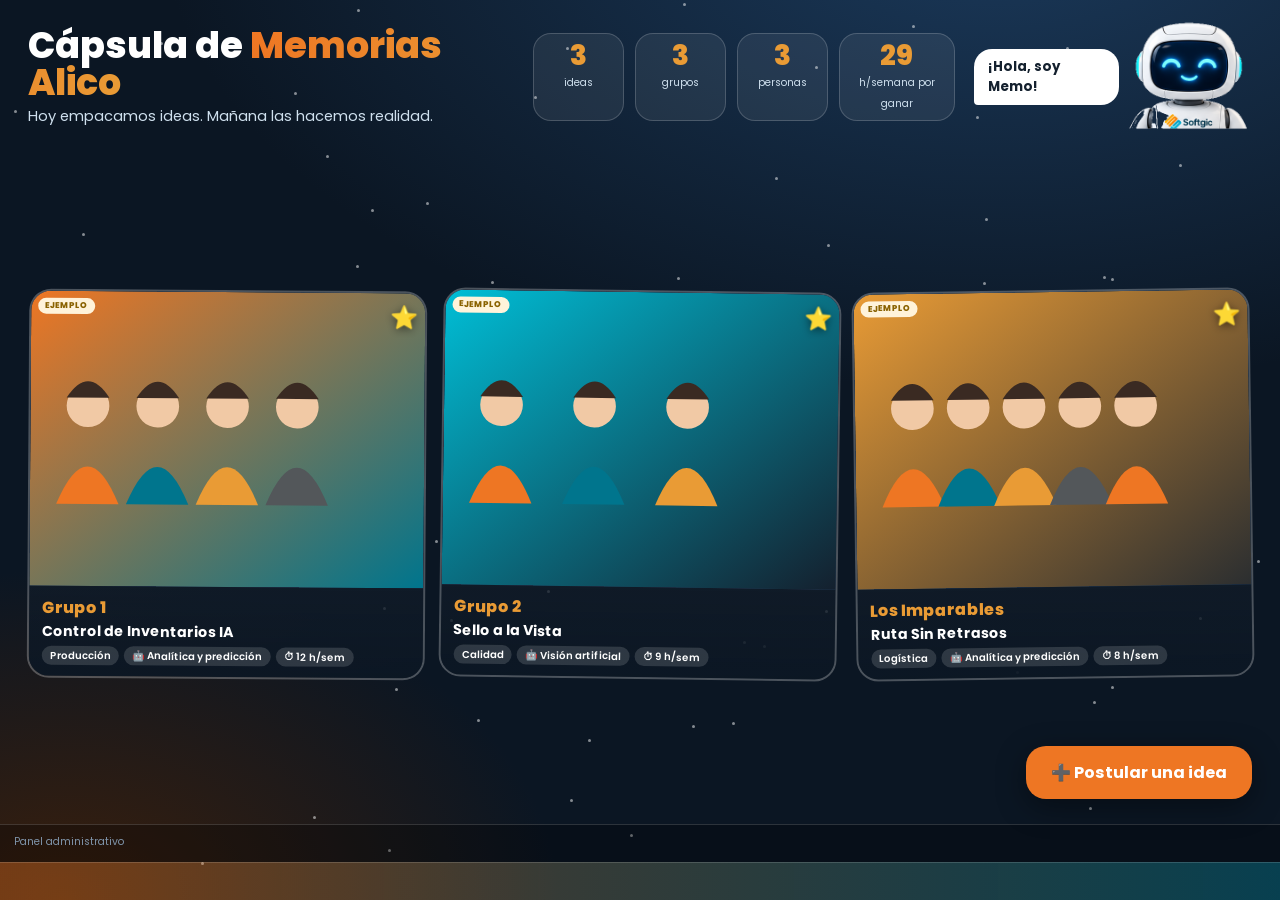
==== index.html @ 61449105 "Última versión del portal (alico-memorias) para el taller GEN IA Alico Co-Authored-By: Claude Opus 5" ====
<!doctype html>
<html lang="es">
<head>
<meta charset="utf-8">
<meta name="viewport" content="width=device-width,initial-scale=1">
<title>Cápsula de Memorias · Alico</title>
<link href="https://fonts.googleapis.com/css2?family=Poppins:wght@400;500;600;700;800&display=swap" rel="stylesheet">
<link rel="stylesheet" href="shared/al.css">
<style>
:root{--navy:#0b1623;--navy2:#13243a;--glow:#4be3ff}
html{font-size:clamp(14px,1.05vw,24px)}
body{background:radial-gradient(1400px 800px at 78% -10%,#1b3a5c 0%,transparent 60%),radial-gradient(900px 600px at 5% 100%,#3a1f0c 0%,transparent 55%),var(--navy);color:#fff;overflow:hidden;height:100vh}
#sky{position:fixed;inset:0;z-index:0;pointer-events:none;overflow:hidden}
.star{position:absolute;width:3px;height:3px;border-radius:50%;background:#fff;opacity:.5;animation:tw 4s ease-in-out infinite}
@keyframes tw{50%{opacity:.05;transform:scale(.6)}}
.bub{position:absolute;bottom:-6rem;max-width:20rem;padding:.7rem 1.1rem;border-radius:99px;font-weight:600;font-size:1rem;background:rgba(255,255,255,.1);border:1.5px solid rgba(255,255,255,.28);backdrop-filter:blur(2px);animation:rise linear forwards;white-space:normal;text-align:center}
.bub.o{background:rgba(238,118,35,.22);border-color:#EE7623}.bub.c{background:rgba(0,190,214,.2);border-color:#00BED6}
@keyframes rise{0%{transform:translateY(0) scale(.8);opacity:0}10%{opacity:1;transform:translateY(-8vh) scale(1)}85%{opacity:1}100%{transform:translateY(-112vh) scale(1.05);opacity:0}}
.app{position:relative;z-index:2;height:100vh;display:grid;grid-template-rows:auto 1fr auto auto}
header.top{display:flex;align-items:center;gap:1.4rem;padding:1rem 2rem .4rem}
h1.t{font-size:2.6rem;line-height:1.02;font-weight:800;margin:0}
h1.t span{background:linear-gradient(90deg,#EE7623,#E99B35);-webkit-background-clip:text;color:transparent}
.sub{color:#cfe0ee;font-size:1.05rem;margin-top:.3rem}
.cnts{display:flex;gap:.8rem;margin-left:auto}
.cn{background:rgba(255,255,255,.07);border:1.5px solid rgba(255,255,255,.18);border-radius:18px;padding:.5rem 1rem;text-align:center;min-width:6.5rem}
.cn b{display:block;font-size:2rem;font-weight:800;color:#E99B35;line-height:1.1}.cn small{font-size:.72rem;color:#cfe0ee}
.memowrap{display:flex;align-items:center;gap:.3rem}
.say{background:#fff;color:#14202e;border-radius:18px 18px 18px 4px;padding:.6rem 1rem;font-weight:700;font-size:.95rem;max-width:15rem;position:relative}
.memo{animation:float 3s ease-in-out infinite}.memo.talk{animation:float 1.2s ease-in-out infinite}
@keyframes float{50%{transform:translateY(-8px)}}@keyframes mth{to{d:path("M84 98 q16 4 32 0")}}
.wallbox{padding:.4rem 2rem;min-height:0;display:flex;align-items:center}
.wall{width:100%;display:grid;grid-template-columns:repeat(4,1fr);grid-auto-rows:1fr;gap:1.1rem;max-height:100%}
.gc{background:rgba(255,255,255,.08);border:2px solid rgba(255,255,255,.2);border-radius:22px;overflow:hidden;position:relative;cursor:pointer;animation:pop .7s cubic-bezier(.2,1.4,.4,1);transition:transform .25s,border-color .25s;display:flex;flex-direction:column;min-height:0}
.gc:hover{transform:translateY(-6px) rotate(-.6deg);border-color:#EE7623}
.gc .ph{position:relative;flex:1;min-height:0;background:#1d3550}.gc .ph img{width:100%;height:100%;object-fit:cover;display:block}
.gc .st{position:absolute;top:.5rem;right:.5rem;font-size:1.6rem;filter:drop-shadow(0 2px 4px rgba(0,0,0,.5));animation:spin 6s linear infinite}
@keyframes spin{50%{transform:scale(1.2) rotate(18deg)}}
.gc .in{padding:.6rem .9rem .8rem;background:linear-gradient(0deg,rgba(11,22,35,.95),rgba(11,22,35,.75))}
.gc h3{font-size:1.15rem;font-weight:800;margin:0;color:#E99B35}.gc p{margin:.1rem 0 .3rem;font-weight:700;font-size:1.02rem}.gc .tg{display:flex;gap:.35rem;flex-wrap:wrap}.gc .tg span{background:rgba(255,255,255,.14);border-radius:99px;padding:.1rem .6rem;font-size:.72rem;font-weight:600}
.gc .ej{position:absolute;left:.5rem;top:.5rem;background:#fff3da;color:#8a6200;font-size:.6rem;font-weight:800;border-radius:99px;padding:.1rem .5rem}
@keyframes pop{0%{transform:scale(.3) rotate(-8deg);opacity:0}100%{transform:none;opacity:1}}
.empty{margin:auto;text-align:center;color:#cfe0ee;font-size:1.4rem}
.ticker{overflow:hidden;white-space:nowrap;border-top:1.5px solid rgba(255,255,255,.15);background:rgba(0,0,0,.28);padding:.5rem 0;font-weight:700}
.ticker.b{background:linear-gradient(90deg,rgba(238,118,35,.35),rgba(0,190,214,.25))}
.tk{display:inline-block;animation:mq 70s linear infinite;padding-left:100%}.ticker.b .tk{animation-duration:55s;animation-direction:reverse}
@keyframes mq{to{transform:translateX(-100%)}}
.tk span{margin:0 2.2rem;font-size:1.1rem}.tk b{color:#E99B35}
.fab{position:fixed;right:2rem;bottom:7.2rem;z-index:20;font-size:1.4rem;padding:1.1rem 2rem;border-radius:99px;box-shadow:0 0 0 0 rgba(238,118,35,.6),0 8px 30px rgba(0,0,0,.4);animation:pulse 2.2s infinite}
@keyframes pulse{70%{box-shadow:0 0 0 22px rgba(238,118,35,0),0 8px 30px rgba(0,0,0,.4)}}
.adm{position:fixed;left:1rem;bottom:3.6rem;z-index:20;color:#7e93a8;font-size:.75rem;text-decoration:none}
/* flujo */
#flow{position:fixed;inset:0;z-index:50;background:radial-gradient(1200px 700px at 80% 0,#1b3a5c,transparent 60%),var(--navy);display:none;grid-template-rows:auto 1fr;padding:1.4rem 2.4rem}
#flow.on{display:grid}
.steps{display:flex;gap:.5rem;align-items:center;margin-bottom:1rem}.steps i{flex:1;height:.5rem;border-radius:9px;background:rgba(255,255,255,.15)}.steps i.on{background:#EE7623}.steps i.now{background:#00BED6;box-shadow:0 0 12px #00BED6}
.fx{display:grid;grid-template-columns:minmax(18rem,.8fr) minmax(0,1.5fr);gap:2rem;align-items:center;min-height:0}
.left{text-align:center}.left .bubble{background:#fff;color:#14202e;border-radius:26px;padding:1.2rem 1.6rem;font-size:1.5rem;font-weight:700;line-height:1.35;margin-bottom:1rem;position:relative}
.left .bubble:after{content:"";position:absolute;left:50%;bottom:-14px;border:14px solid transparent;border-top-color:#fff;border-bottom:0;transform:translateX(-50%)}
.panel{background:rgba(255,255,255,.07);border:2px solid rgba(255,255,255,.18);border-radius:28px;padding:1.6rem 2rem;max-height:calc(100vh - 7rem);overflow:auto}
.panel h2{font-size:1.7rem;font-weight:800;margin:0 0 .3rem}
.panel .field label{color:#cfe0ee}.panel input,.panel select,.panel textarea{background:#fff;color:#14202e}
.tx{width:100%;min-height:9rem;font-size:1.25rem;border-radius:18px;border:3px solid #4be3ff55;padding:1rem 1.2rem;line-height:1.45}
.tx.live{border-color:#ff5a5a}
.micr{display:flex;gap:1rem;align-items:center;margin:.8rem 0}
.mic{width:5.2rem;height:5.2rem;border-radius:50%;background:#EE7623;font-size:2.2rem;border:0;box-shadow:0 6px 0 #B15E14}.mic.on{background:#e03a3a;box-shadow:0 0 0 0 #e03a3a;animation:rec 1.2s infinite}
@keyframes rec{70%{box-shadow:0 0 0 24px rgba(224,58,58,0)}}
.timer{flex:1;height:.7rem;background:rgba(255,255,255,.15);border-radius:99px;overflow:hidden}.timer i{display:block;height:100%;width:0;background:linear-gradient(90deg,#2BD67B,#E99B35)}
.ejs{display:flex;gap:.5rem;flex-wrap:wrap;margin:.4rem 0}.ejs button{background:rgba(255,255,255,.1);border:1.5px solid rgba(255,255,255,.25);border-radius:99px;padding:.4rem .9rem;font-size:.9rem;font-weight:600;color:#fff}.ejs button:hover{border-color:#EE7623}
.hint{color:#cfe0ee;font-size:1rem;margin-bottom:.4rem}
.nav{display:flex;gap:.8rem;justify-content:space-between;margin-top:1rem}
.big{font-size:1.2rem;padding:.9rem 1.8rem}
.chk{display:flex;gap:.7rem;align-items:flex-start;margin:.6rem 0;font-size:1rem}.chk input{width:1.5rem;height:1.5rem;margin-top:.1rem}
.gp{display:flex;gap:.5rem;flex-wrap:wrap}.gp button{padding:.6rem 1.1rem;border-radius:14px;background:rgba(255,255,255,.1);border:2px solid rgba(255,255,255,.25);font-weight:700;color:#fff}.gp button.on{background:#EE7623;border-color:#EE7623}
.cols{display:grid;grid-template-columns:1fr 1fr;gap:.8rem}
.vid{position:relative;border-radius:22px;overflow:hidden;background:#000;aspect-ratio:4/3;max-height:58vh;margin:0 auto}.vid video,.vid img,.vid canvas{width:100%;height:100%;object-fit:cover;display:block}
.cd{position:absolute;inset:0;display:grid;place-items:center;font-size:9rem;font-weight:800;color:#fff;text-shadow:0 0 30px #000;pointer-events:none}
.frame{position:absolute;inset:6%;border:4px dashed rgba(255,255,255,.6);border-radius:20px;pointer-events:none}
.acta{background:#fff;color:#14202e;border-radius:20px;padding:1.4rem 1.8rem}.acta h3{margin:0;font-weight:800;font-size:1.5rem}.acta .ln{display:flex;justify-content:space-between;border-bottom:1.5px solid #e6e1d8;padding:.5rem 0;font-size:1.05rem}.acta .ln span{color:#6b7480}
#sig{background:#fffdf7;border:2px dashed #b9b0a0;border-radius:14px;width:100%;height:9rem;touch-action:none;cursor:crosshair}
.ch2{display:flex;gap:.5rem;flex-wrap:wrap}.ch2 .c{background:rgba(255,255,255,.12);border-radius:99px;padding:.3rem .9rem;font-size:.9rem;font-weight:600}
.story{background:#fff;color:#14202e;border-radius:20px;padding:1.1rem 1.4rem;font-size:1.15rem;line-height:1.5;border-left:8px solid #EE7623}
#conf{position:fixed;inset:0;z-index:70;pointer-events:none}
.spot{position:fixed;inset:0;z-index:60;background:rgba(5,10,18,.86);display:none;place-items:center}.spot.on{display:grid}
.spot .box{text-align:center;animation:pop .8s}.spot img.f{width:min(46vw,46rem);border-radius:28px;border:6px solid #E99B35;box-shadow:0 0 60px #EE7623aa}
.spot h2{font-size:3rem;font-weight:800;margin:.8rem 0 .2rem;color:#E99B35}.spot p{font-size:1.6rem;margin:0 auto;max-width:48rem}
.gen{text-align:center;padding:2rem}.gen .pk{animation:float 1.6s infinite}
.mdet{display:grid;grid-template-columns:auto 1fr;gap:1.6rem;align-items:start;color:#14202e}
.mdet h3{margin:.8rem 0 .2rem;font-size:1rem;font-weight:800;color:#B15E14}.mdet ul{margin:.2rem 0 0 1.1rem;padding:0}
</style>
</head>
<body>
<div id="sky"></div>
<div class="app">
  <header class="top">
    <div><h1 class="t">Cápsula de <span>Memorias Alico</span></h1><div class="sub">Hoy empacamos ideas. Mañana las hacemos realidad.</div></div>
    <div class="cnts" id="cnts"></div>
    <div class="memowrap"><div class="say" id="say">¡Hola, soy Memo!</div><div id="memoTop"></div></div>
  </header>
  <div class="wallbox"><div class="wall" id="wall"></div></div>
  <div class="ticker"><div class="tk" id="tk1"></div></div>
  <div class="ticker b"><div class="tk" id="tk2"></div></div>
</div>
<button class="btn lg fab" id="go">➕ Postular una idea</button>
<a class="adm" href="admin.html">Panel administrativo</a>

<div id="flow"></div>
<div class="spot" id="spot"></div>
<canvas id="conf"></canvas>

<script src="shared/al.js"></script>
<script src="shared/mem.js"></script>
<script>
(() => {
'use strict';
const $ = AL.$, esc = AL.esc, $$ = s => [...document.querySelectorAll(s)];
const H = id => $('#' + id);

/* ============================ cielo y burbujas ============================ */
const sky = H('sky');
for (let i = 0; i < 70; i++) { const s = document.createElement('i'); s.className = 'star'; s.style.cssText = `left:${Math.random() * 100}%;top:${Math.random() * 100}%;animation-delay:${Math.random() * 4}s`; sky.appendChild(s); }
const GEN = ['¿Y si el sello se avisara solo?', '¿Y si el inventario se contara solo?', 'Una idea pequeña puede ahorrar mil horas', '¿Qué te quita el sueño en tu área?', 'Cada idea es una funda llena de futuro', '¿Qué haría tu equipo con 5 horas más a la semana?', 'Las mejores ideas nacen en el piso de planta', 'Empaca tu idea, nosotros la llevamos lejos'];
function bubble(t, cls) { const b = document.createElement('div'); b.className = 'bub ' + (cls || ''); b.textContent = t; const dur = 14 + Math.random() * 8; b.style.cssText += `left:${4 + Math.random() * 80}%;animation-duration:${dur}s`; sky.appendChild(b); setTimeout(() => b.remove(), dur * 1000); }
function bubbles() { const txt = []; MEM.list().forEach(r => { const h = r.h || {}; if (h.eslogan) txt.push(['💡 ' + h.eslogan, 'o']); if (h.impacto) txt.push(['⭐ ' + h.impacto, 'c']); (r.aplausos || []).forEach(a => txt.push(['👏 ' + a.frase, 'c'])); }); GEN.forEach(g => txt.push([g, ''])); const [t, c] = txt[Math.floor(Math.random() * txt.length)]; bubble(t, c); }
setInterval(bubbles, 2600); setTimeout(bubbles, 300);

/* ============================ muro ============================ */
let page = 0, seen = new Set(MEM.list().map(r => r.id));
const PER = 8;
function renderTop() {
  const l = MEM.list(), g = new Set(l.map(r => r.grupo)).size, p = new Set(l.map(r => r.participante).filter(Boolean)).size, hs = l.reduce((s, r) => s + (+((r.h || {}).horas_semana) || 0), 0);
  H('cnts').innerHTML = [[l.length, 'ideas'], [g, 'grupos'], [p, 'personas'], [hs, 'h/semana por ganar']].map(([n, t]) => `<div class="cn"><b>${n}</b><small>${t}</small></div>`).join('');
  const tk = [];
  l.forEach(r => { const h = r.h || {}; tk.push(`<span>⭐ <b>${esc(r.grupo)}</b> · ${esc(h.nombre_idea || '')} — ${esc(h.eslogan || h.impacto || '')}</span>`); (r.aplausos || []).forEach(a => tk.push(`<span>👏 <b>${esc(a.de || 'Alguien')}</b>: «${esc(a.frase)}»</span>`)); });
  const t1 = tk.join('') || '<span>Sé el primero en postular una idea 💡</span>';
  H('tk1').innerHTML = t1 + t1;
  const t2 = [`<span>🚀 <b>${l.length}</b> ideas ya empacadas hoy</span>`, `<span>⏱ <b>${hs}</b> horas por semana que podemos recuperar</span>`, ...l.filter(r => (r.h || {}).tipo_ia).slice(0, 8).map(r => `<span>🤖 ${esc(r.h.tipo_ia)} · ${esc(r.area || '')}</span>`), '<span>💡 ¿Y si tu idea es la siguiente?</span>', '<span>🎉 Empacando ideas, construyendo un mejor mañana</span>'].join('');
  H('tk2').innerHTML = t2 + t2;
}
function renderWall() {
  const l = MEM.list(), pages = Math.max(1, Math.ceil(l.length / PER)); if (page >= pages) page = 0;
  const sl = l.slice(page * PER, page * PER + PER), w = H('wall');
  if (!l.length) { w.innerHTML = '<div class="empty">✨ El muro está vacío. ¡Postula la primera idea!</div>'; return; }
  const cols = sl.length <= 3 ? sl.length : sl.length <= 6 ? 3 : 4; w.style.gridTemplateColumns = `repeat(${Math.max(cols, 2)},1fr)`;
  w.innerHTML = sl.map(r => { const h = r.h || {}; return `<div class="gc" data-id="${r.id}" style="transform:rotate(${(r.id.charCodeAt(r.id.length - 1) % 5 - 2) * .4}deg)"><div class="ph">${r.foto ? `<img src="${r.foto}" alt="">` : `<div style="height:100%;display:grid;place-items:center;font-size:4rem">💡</div>`}<span class="st">⭐</span>${r.ejemplo ? '<span class="ej">EJEMPLO</span>' : ''}</div><div class="in"><h3>${esc(r.grupo)}</h3><p>${esc(h.nombre_idea || '')}</p><div class="tg"><span>${esc(r.area || '')}</span>${h.tipo_ia ? `<span>🤖 ${esc(h.tipo_ia)}</span>` : ''}${h.horas_semana ? `<span>⏱ ${h.horas_semana} h/sem</span>` : ''}</div></div></div>`; }).join('');
  sl.filter(r => !r.foto && !r.ejemplo).forEach(r => MEM.fetchFoto(r).then(f => f && renderWall()));
}
H('wall').onclick = e => { const c = e.target.closest('.gc'); if (c) detalle(c.dataset.id); };
function detalle(id) {
  const r = MEM.get(id); if (!r) return; const h = r.h || {};
  AL.modal(`<div class="mdet"><div>${MEM.funda(r, 250)}</div><div><h2 style="margin:0">${esc(h.nombre_idea)}</h2><div class="muted">${esc(r.grupo)} · ${esc(r.participante || '')} · ${esc(r.area || '')}</div><div class="story" style="margin:.8rem 0">${esc(h.historia_usuario || '')}</div><h3>Impacto</h3><p>${esc(h.impacto || '')}</p><h3>Primer paso</h3><p>${esc(h.primer_paso || '')} · ${esc(h.fecha_objetivo || '')}</p>${r.foto ? `<img src="${r.foto}" style="width:11rem;border-radius:12px;margin-top:.6rem">` : ''}<div style="text-align:right;margin-top:.6rem"><button class="btn gr" onclick="AL.closeModal()">Cerrar</button></div></div></div>`);
}
setInterval(() => { const pages = Math.ceil(MEM.list().length / PER); if (pages > 1 && !H('flow').classList.contains('on')) { page = (page + 1) % pages; renderWall(); } }, 14000);
function refresh() { renderTop(); renderWall(); }
H('memoTop').innerHTML = MEM.memo({ size: 120, pose: 'cordialidad' });
const SAYS = ['¡Hola, soy Memo! 👋', 'Cuéntame tu idea: yo la empaco 🎁', 'Cada grupo cuenta, ¡súmate!', '¿Qué problema te quita el sueño?', 'Te escucho, entrevisto y celebro 🎉'];
let si = 0; setInterval(() => { H('say').textContent = SAYS[++si % SAYS.length]; }, 6000);

/* nuevas ideas desde otros equipos / nube */
async function poll() { const before = new Set(MEM.list().map(r => r.id)); if (await MEM.pull()) { const nuevas = MEM.list().filter(r => !before.has(r.id)); refresh(); if (nuevas[0] && !H('flow').classList.contains('on')) spotlight(nuevas[0]); } }
setInterval(poll, 10000); poll();

function spotlight(r) {
  const h = r.h || {}; const s = H('spot'); s.innerHTML = `<div class="box">${r.foto ? `<img class="f" src="${r.foto}">` : ''}<h2>🎉 ${esc(r.grupo)}</h2><p><b>${esc(h.nombre_idea || '')}</b><br>${esc(h.eslogan || '')}</p></div>`; s.classList.add('on'); confetti(); setTimeout(() => s.classList.remove('on'), 7000);
}
H('spot').onclick = () => H('spot').classList.remove('on');

/* ============================ confeti ============================ */
function confetti() {
  const c = H('conf'), x = c.getContext('2d'); c.width = innerWidth; c.height = innerHeight; const P = [], cols = ['#EE7623', '#E99B35', '#00BED6', '#fff', '#2BD67B', '#ff6b9d'];
  for (let i = 0; i < 170; i++) P.push({ x: Math.random() * c.width, y: -20 - Math.random() * c.height * .5, vx: (Math.random() - .5) * 5, vy: 2 + Math.random() * 5, s: 6 + Math.random() * 8, r: Math.random() * 6, vr: (Math.random() - .5) * .3, c: cols[i % cols.length] });
  let f = 0; (function a() { x.clearRect(0, 0, c.width, c.height); P.forEach(p => { p.x += p.vx; p.y += p.vy; p.r += p.vr; x.save(); x.translate(p.x, p.y); x.rotate(p.r); x.fillStyle = p.c; x.fillRect(-p.s / 2, -p.s / 4, p.s, p.s / 2); x.restore(); }); if (++f < 230) requestAnimationFrame(a); else x.clearRect(0, 0, c.width, c.height); })();
}

/* ============================ voz ============================ */
function speak(t, cb) {
  H('flow').querySelectorAll('.memo').forEach(m => m.classList.add('talk'));
  const done = () => { H('flow').querySelectorAll('.memo').forEach(m => m.classList.remove('talk')); cb && cb(); };
  if (!AL.cfg.voz || !('speechSynthesis' in window)) return setTimeout(done, 400);
  try { speechSynthesis.cancel(); const u = new SpeechSynthesisUtterance(t), v = AL.mejorVoz(); u.lang = v ? v.lang : 'es-CO'; if (v) u.voice = v; u.rate = v && /natural|neural|online/i.test(v.name) ? 1.02 : .97; u.onend = done; u.onerror = done; speechSynthesis.speak(u); } catch (e) { done(); }
}

/* ============================ flujo de la entrevista ============================ */
const Q = [
  { q: 'Cuéntame, ¿qué problema le quita el sueño a tu equipo?', hint: 'Algo que se repite, les quita tiempo o genera errores. Habla como si me lo contaras a mí.', ej: ['Perdemos mucho tiempo buscando información', 'Los reportes se hacen a mano en Excel', 'Detectamos los defectos muy tarde'], fu: '¿Me das un ejemplo concreto de la última vez que pasó?' },
  { q: '¿Quién lo vive y con qué frecuencia? Cuéntame cuánto tiempo les quita a la semana.', hint: 'Cuántas personas, cada cuánto y cuántas horas aproximadas.', ej: ['Los 6 operarios del turno, todos los días, unas 2 horas', 'Calidad, cada vez que llega un lote'], fu: '¿Cuántas personas, cada cuánto y cuánto tiempo aproximado?' },
  { q: 'Si se resolviera mañana, ¿cómo cambiaría su día?', hint: 'Qué harían con ese tiempo, qué errores desaparecerían o qué se sentiría distinto.', ej: ['Podríamos dedicarnos a mejorar el proceso', 'Cero reclamos por ese motivo'], fu: '¿Qué harían con ese tiempo o qué errores desaparecerían?' },
  { q: '¿Con qué datos, sistemas o personas contamos para lograrlo? ¿Quién te ayudaría?', hint: 'Dónde vive hoy la información y quién podría apoyarte.', ej: ['Los datos están en Epicor y en Excel', 'Mi jefe de planta y el área de TI'], fu: '¿Dónde vive hoy la información y quién podría apoyarte?' },
  { q: '¿Cuál sería el primer paso y para cuándo lo harías?', hint: 'Algo pequeño, concreto y con fecha.', ej: ['Probarlo en una sola línea durante un mes', 'Reunir los datos esta semana'], fu: '¿Qué harías primero y para qué fecha?' }
];
const R = { id: '', grupo: '', participante: '', rol: '', area: 'Producción', consent: '', fotoOk: true, respuestas: ['', '', '', '', ''], h: null, foto: null, padrino: '', firma: '' };
let step = 0, nfu = {};
const TOTAL = 10; // intro,q1-5,gen,rev,foto,acta  (+ final)
function openFlow() { Object.assign(R, { id: 'm' + AL.uid(), grupo: '', participante: '', rol: '', area: 'Producción', consent: '', fotoOk: true, respuestas: ['', '', '', '', ''], h: null, foto: null, padrino: '', firma: '' }); nfu = {}; step = 0; H('flow').classList.add('on'); draw(); }
function closeFlow() { AL.stopListen(); stopCam(); try { speechSynthesis.cancel(); } catch (e) {} H('flow').classList.remove('on'); refresh(); }
H('go').onclick = openFlow; document.addEventListener('keydown', e => { if ((e.key === 'n' || e.key === 'N') && !/INPUT|TEXTAREA|SELECT/.test(document.activeElement.tagName) && !H('flow').classList.contains('on')) openFlow(); if (e.key === 'Escape' && H('flow').classList.contains('on') && step < 9) closeFlow(); });
const stepper = () => `<div class="steps">${Array.from({ length: TOTAL }, (_, i) => `<i class="${i < step ? 'on' : i === step ? 'now' : ''}"></i>`).join('')}<button class="btn gr sm" id="x" style="margin-left:1rem">✕ Salir</button></div>`;
function layout(bubbleTxt, inner, talk) { H('flow').innerHTML = stepper() + `<div class="fx"><div class="left"><div class="bubble" id="bub">${esc(bubbleTxt)}</div>${MEM.memo({ size: 300, talk, pose: POSE })}</div><div class="panel" id="pan">${inner}</div></div>`; H('x').onclick = () => { if (confirm('¿Salir? Se pierde lo que llevas de esta idea.')) closeFlow(); }; }
let tim = null;
let POSE = 'saludo';
const POSES = ['saludo', 'atencion', 'atencion', 'atencion', 'atencion', 'atencion', 'analisis', 'aprobacion', 'senalar', 'presentacion'];
function draw() { POSE = POSES[step] || 'saludo'; clearInterval(tim); AL.stopListen(); stopCam(); [dIntro, dQ, dQ, dQ, dQ, dQ, dGen, dRev, dFoto, dActa][step](); }
const next = () => { step++; draw(); };

/* --- 0 · intro y consentimiento --- */
function dIntro() {
  const gs = ['Grupo 1', 'Grupo 2', 'Grupo 3', 'Grupo 4', 'Grupo 5', 'Grupo 6', 'Grupo 7', 'Grupo 8'];
  layout('¡Hola! Soy Memo. Voy a hacerte 5 preguntas cortas y, con tus respuestas, empacar tu idea. Primero, presentémonos.', `<h2>Empecemos 👋</h2>
  <div class="field"><label>¿Qué grupo son?</label><div class="gp" id="gp">${gs.map(g => `<button data-g="${g}" class="${R.grupo === g ? 'on' : ''}">${g}</button>`).join('')}</div></div>
  <div class="cols"><div class="field"><label>¿Quieren darle un nombre al grupo? (opcional)</label><input id="gn" placeholder="Ej.: Los Imparables" value="${esc(R.nombre || '')}"></div><div class="field"><label>Tu nombre</label><input id="pn" placeholder="Ej.: Marta" value="${esc(R.participante)}"></div></div>
  <div class="cols"><div class="field"><label>Tu cargo o rol</label><input id="pr" placeholder="Ej.: Líder de turno" value="${esc(R.rol)}"></div><div class="field"><label>Tu área</label><select id="pa">${MEM.AREAS.map(a => `<option ${a === R.area ? 'selected' : ''}>${a}</option>`).join('')}</select></div></div>
  <label class="chk"><input type="checkbox" id="c1"><span><b>¿Autorizas?</b> Autorizo el tratamiento de mis datos y el uso de mis frases en este espacio, conforme a la Ley 1581 de 2012 (Habeas Data).</span></label>
  <label class="chk"><input type="checkbox" id="c2" checked><span>Autorizo el uso de mi <b>imagen</b> y mi voz en el muro y la memoria. <i>Si no, aparecerá sin foto.</i></span></label>
  <div class="nav"><span></span><button class="btn lg big" id="nx">Empezar ➤</button></div>`);
  $$('#gp button').forEach(b => b.onclick = () => { R.grupo = b.dataset.g; $$('#gp button').forEach(x => x.classList.toggle('on', x === b)); });
  H('nx').onclick = () => {
    R.nombre = H('gn').value.trim(); R.participante = H('pn').value.trim(); R.rol = H('pr').value.trim(); R.area = H('pa').value;
    if (!R.grupo && !R.nombre) return AL.toast('Elige un grupo o ponle un nombre');
    if (!R.participante) return AL.toast('Cuéntame tu nombre');
    if (!H('c1').checked) return AL.toast('Necesito tu autorización para continuar');
    R.fotoOk = H('c2').checked; R.consent = new Date().toISOString(); R.grupoLabel = R.nombre ? (R.grupo ? R.grupo + ' · ' + R.nombre : R.nombre) : R.grupo;
    next();
  };
  speak('Hola, soy Memo. Voy a hacerte cinco preguntas cortas. Primero, dime qué grupo son y tu nombre.');
}
/* --- 1-5 · preguntas por voz o texto --- */
function dQ() {
  const i = step - 1, q = Q[i]; let t0 = 0;
  layout(q.q, `<div class="hint">Pregunta ${i + 1} de 5 · ${esc(q.hint)}</div>
  <textarea class="tx" id="tx" placeholder="Habla con el micrófono o escribe aquí…">${esc(R.respuestas[i])}</textarea>
  <div class="micr"><button class="mic" id="mic" title="Hablar">🎤</button><div style="flex:1"><div id="ms" style="font-weight:700;margin-bottom:.3rem">Toca el micrófono y cuéntame (unos 40 segundos)</div><div class="timer"><i id="tm"></i></div></div></div>
  <div class="ejs">${q.ej.map(e => `<button data-e="${esc(e)}">💬 ${esc(e)}</button>`).join('')}</div>
  <div class="nav"><button class="btn gr" id="bk">← Atrás</button><button class="btn lg big" id="nx">${i === 4 ? 'Empacar mi idea 🎁' : 'Siguiente ➤'}</button></div>`, true);
  const tx = H('tx'), mic = H('mic');
  const stopT = () => { clearInterval(tim); };
  const startMic = () => { if (AL.listening()) return; const base = tx.value ? tx.value.trim() + ' ' : ''; t0 = Date.now(); const ok = AL.listen({ continuous: true, onText: t => { tx.value = base + t; tx.classList.add('live'); }, onEnd: () => { if (!H('ms')) return; mic.classList.remove('on'); tx.classList.remove('live'); H('ms').textContent = 'Listo. Puedes corregir el texto o seguir hablando.'; stopT(); } }); if (ok) { mic.classList.add('on'); H('ms').textContent = '🔴 Te escucho… toca de nuevo cuando termines'; tim = setInterval(() => { if (!H('tm')) return clearInterval(tim); H('tm').style.width = Math.min(100, (Date.now() - t0) / 400) + '%'; }, 200); } };
  mic.onclick = () => AL.listening() ? AL.stopListen() : startMic();
  $$('.ejs button').forEach(b => b.onclick = () => { tx.value = (tx.value ? tx.value + ' ' : '') + b.dataset.e; });
  H('bk').onclick = () => { R.respuestas[i] = tx.value.trim(); step--; draw(); };
  H('nx').onclick = () => {
    AL.stopListen(); const v = tx.value.trim(); R.respuestas[i] = v;
    if (!v) { speak('Cuéntame algo, por favor. Puedes tocar el micrófono o elegir un ejemplo.'); return AL.toast('Cuéntame algo para poder seguir'); }
    if (v.split(/\s+/).length < 8 && !nfu[i]) { nfu[i] = 1; H('bub').textContent = q.fu; { const m = H('flow').querySelector('img.memo'); if (m) m.src = 'assets/robot/duda.png'; } speak(q.fu); H('ms').textContent = '💡 ' + q.fu; return; }
    next();
  };
  speak(q.q, () => { if (!tx.value) startMic(); });
}
/* --- 6 · generación de la historia --- */
async function dGen() {
  layout('Dame un momento… estoy empacando tu idea 🎁', `<div class="gen"><div class="pk">${MEM.funda({ h: { nombre_idea: '…', ingredientes: {} }, grupo: R.grupoLabel, ts: Date.now() }, 200)}</div><h2 style="margin-top:1rem">Memo está armando tu historia de usuario…</h2><p class="muted" style="color:#cfe0ee">Convierto tus respuestas en una historia de negocio lista para trabajar.</p></div>`, true);
  speak('Dame un momento, estoy empacando tu idea.');
  R.h = await historia(); step++; draw();
}
async function historia() {
  const hoy = new Date().toLocaleDateString('es-CO');
  if (AL.hasIA()) {
    const sys = `Eres Memo, analista de negocio de Softgic. Con las respuestas de un colaborador de Alico (empaques flexibles, Medellín) construye una historia de usuario para una iniciativa de IA/automatización. Devuelve SOLO JSON: {"nombre_idea":"≤5 palabras, atractivo","eslogan":"≤10 palabras","area":"una de ${MEM.AREAS.join('|')}","tipo_ia":"una de ${MEM.IA.join('|')}","historia_usuario":"Como [rol] quiero [capacidad] para [beneficio medible]","problema":"1-2 frases","afectados":"quiénes y cuántos","horas_semana":número estimado de horas por semana que hoy se pierden (0 si no hay base),"impacto":"1 frase del cambio esperado","criterios":["3 a 5 criterios de aceptación medibles"],"valor_estimado":"1-2 frases con supuestos explícitos (no inventes cifras que el usuario no dio)","prioridad":"Alta|Media|Baja","prioridad_razon":"1 frase","complejidad":"Baja|Media|Alta","riesgos":["2 riesgos"],"dependencias":["datos, sistemas o personas"],"primer_paso":"acción concreta","fecha_objetivo":"texto","ingredientes":{"problema":"≤4 palabras","ia":"≤4 palabras","beneficio":"≤4 palabras"},"frase_empaque":"≤8 palabras"}. Español, sin inventar hechos; si falta información, dilo en el campo correspondiente.`;
    const u = `Hoy: ${hoy}. Participante: ${R.participante}, ${R.rol || 'sin cargo'}, área ${R.area}. Grupo: ${R.grupoLabel}.\n` + Q.map((q, i) => `P${i + 1}: ${q.q}\nR${i + 1}: ${R.respuestas[i]}`).join('\n');
    try { const h = AL.parseJSON(await AL.claude(sys, u, { max: 1200, tag: 'memorias-historia' })); h.horas_semana = +h.horas_semana || 0; h.via = 'ia'; return h; } catch (e) { AL.toast('La IA no respondió: armé la historia con reglas'); }
  }
  return historiaBasica();
}
function historiaBasica() {
  const a = R.respuestas, cut = (s, n) => { s = (s || '').replace(/\s+/g, ' ').trim(); return s.length > n ? s.slice(0, n).replace(/\s\S*$/, '') + '…' : s; };
  const nombre = cut(a[0], 28).split(' ').slice(0, 4).join(' ');
  const hrs = (() => { const m = (a[1] || '').match(/(\d+[.,]?\d*)\s*(h|hora)/i); return m ? Math.round(+m[1].replace(',', '.')) : 0; })();
  return { nombre_idea: nombre || 'Mi idea', eslogan: 'Una idea para trabajar mejor', area: R.area, tipo_ia: 'Automatización de procesos', historia_usuario: `Como ${R.rol || 'colaborador'} quiero resolver «${cut(a[0], 90)}» para lograr «${cut(a[2], 90)}».`, problema: cut(a[0], 160), afectados: cut(a[1], 120), horas_semana: hrs, impacto: cut(a[2], 120), criterios: ['La solución se prueba con un grupo piloto', 'Se mide el tiempo antes y después', 'El equipo valida que resuelve el problema'], valor_estimado: 'Por definir con datos reales (modo básico, sin IA).', prioridad: 'Media', prioridad_razon: 'Pendiente de análisis', complejidad: 'Media', riesgos: ['Datos incompletos', 'Poca disponibilidad del equipo'], dependencias: [cut(a[3], 100)], primer_paso: cut(a[4], 100), fecha_objetivo: 'Por definir', ingredientes: { problema: cut(a[0], 24), ia: 'Por definir', beneficio: cut(a[2], 24) }, frase_empaque: 'Una idea empacada', via: 'reglas' };
}
/* --- 7 · revisión --- */
function dRev() {
  const h = R.h, r = Object.assign({}, R, { grupo: R.grupoLabel, ts: Date.now() });
  layout('¡Listo! Esta es tu idea empacada. Revisa que diga lo que quisiste decir.', `<div style="display:grid;grid-template-columns:auto 1fr;gap:1.6rem;align-items:start"><div id="fnd">${MEM.funda(r, 240)}</div><div>
  <div class="field"><label>Nombre de la idea</label><input id="rn" value="${esc(h.nombre_idea)}"></div>
  <div class="field"><label>Historia de usuario</label><textarea id="rh" style="min-height:6.5rem">${esc(h.historia_usuario)}</textarea></div>
  <div class="cols"><div class="field"><label>Área</label><select id="ra">${MEM.AREAS.map(a => `<option ${a === h.area ? 'selected' : ''}>${a}</option>`).join('')}</select></div><div class="field"><label>Tipo de solución</label><select id="rt">${MEM.IA.map(a => `<option ${a === h.tipo_ia ? 'selected' : ''}>${a}</option>`).join('')}</select></div></div>
  <div class="ch2"><span class="c">⏱ ${h.horas_semana || 0} h/semana</span><span class="c">🎯 Prioridad ${esc(h.prioridad)}</span><span class="c">🧩 Complejidad ${esc(h.complejidad)}</span></div></div></div>
  <div class="cols" style="margin-top:.8rem"><div><b>✅ Criterios de aceptación</b><ul>${(h.criterios || []).map(c => `<li>${esc(c)}</li>`).join('')}</ul></div><div><b>⚠️ Riesgos</b><ul>${(h.riesgos || []).map(c => `<li>${esc(c)}</li>`).join('')}</ul><b>🚀 Primer paso</b><p style="margin:.2rem 0">${esc(h.primer_paso || '')}</p></div></div>
  <div class="nav"><button class="btn gr" id="bk">← Corregir mis respuestas</button><button class="btn lg big" id="nx">${R.fotoOk ? 'Me gusta · foto 📸' : 'Me gusta · firmar ✍️'}</button></div>`);
  const sync = () => { h.nombre_idea = H('rn').value; h.historia_usuario = H('rh').value; h.area = H('ra').value; h.tipo_ia = H('rt').value; R.area = h.area; };
  H('bk').onclick = () => { step = 1; draw(); };
  H('nx').onclick = () => { sync(); step = R.fotoOk ? 8 : 9; draw(); };
  speak('Esta es tu idea empacada. Revisa que diga lo que quisiste decir.');
}
/* --- 8 · foto del grupo --- */
let stream = null;
function stopCam() { if (stream) { stream.getTracks().forEach(t => t.stop()); stream = null; } }
async function dFoto() {
  layout('¡Ahora la foto del grupo! Júntense, sonrían y cuando estén listos toquen el botón.', `<h2>📸 Foto del grupo</h2><div class="vid" id="vid"><video id="v" autoplay playsinline muted></video><div class="frame"></div><div class="cd" id="cd"></div></div>
  <div class="nav"><button class="btn gr" id="skip">Seguir sin foto</button><div style="display:flex;gap:.6rem"><label class="btn gr" style="cursor:pointer">📁 Subir foto<input type="file" accept="image/*" id="up" hidden></label><button class="btn lg big" id="snap">📸 Tomar foto (3, 2, 1)</button></div></div>`);
  speak('Júntense, sonrían, y cuando estén listos toquen el botón.');
  try { stream = await navigator.mediaDevices.getUserMedia({ video: { width: 1280, height: 720, facingMode: 'user' } }); H('v').srcObject = stream; } catch (e) { H('vid').innerHTML = '<div style="display:grid;place-items:center;height:100%;color:#fff;text-align:center;padding:1rem">No pude abrir la cámara.<br>Sube una foto o sigue sin ella.</div>'; }
  H('skip').onclick = () => { R.foto = null; step = 9; draw(); };
  H('up').onchange = async e => { const f = e.target.files[0]; if (f) { R.foto = await shrink(f); confirmFoto(); } };
  H('snap').onclick = async () => { if (!stream) return AL.toast('Sube una foto o sigue sin ella'); H('snap').disabled = true; for (let n = 3; n > 0; n--) { H('cd').textContent = n; await new Promise(r => setTimeout(r, 900)); } H('cd').textContent = '📸'; const v = H('v'), c = document.createElement('canvas'), w = 560, h = Math.round(w * v.videoHeight / v.videoWidth) || 420; c.width = w; c.height = h; c.getContext('2d').drawImage(v, 0, 0, w, h); R.foto = c.toDataURL('image/jpeg', .72); confirmFoto(); };
}
function shrink(f) { return new Promise(res => { const im = new Image(); im.onload = () => { const k = Math.min(1, 560 / im.width), c = document.createElement('canvas'); c.width = im.width * k; c.height = im.height * k; c.getContext('2d').drawImage(im, 0, 0, c.width, c.height); res(c.toDataURL('image/jpeg', .72)); }; im.src = URL.createObjectURL(f); }); }
function confirmFoto() { stopCam(); H('vid').innerHTML = `<img src="${R.foto}">`; const n = $('.nav'); n.innerHTML = `<button class="btn gr" id="re">🔁 Repetir</button><button class="btn lg big" id="ok">¡Quedó genial! Seguir ➤</button>`; H('re').onclick = () => dFoto(); H('ok').onclick = () => { step = 9; draw(); }; speak('¡Qué buen equipo!'); }
/* --- 9 · acta de nacimiento --- */
function dActa() {
  const h = R.h;
  layout('Último paso: el acta de nacimiento de tu idea. Elijan un padrino o madrina y firmen.', `<div class="acta"><h3>📜 Acta de nacimiento de la idea</h3>
  <div class="ln"><span>Nombre de la idea</span><b>${esc(h.nombre_idea)}</b></div><div class="ln"><span>Grupo</span><b>${esc(R.grupoLabel)}</b></div><div class="ln"><span>Fecha</span><b>${MEM.fmtFecha(Date.now())}</b></div>
  <div class="field" style="margin-top:.7rem"><label style="color:#14202e">Padrino o madrina de la idea</label><input id="pd" placeholder="¿Quién la va a acompañar? Ej.: María González" value="${esc(R.padrino)}"></div>
  <div class="field"><label style="color:#14202e">Primer paso y fecha</label><input id="pp" value="${esc((h.primer_paso || '') + (h.fecha_objetivo ? ' · ' + h.fecha_objetivo : ''))}"></div>
  <label style="font-weight:700;color:#14202e">Firma del equipo (con el dedo o el mouse)</label><canvas id="sig" width="900" height="180"></canvas><div style="text-align:right"><button class="btn gr sm" id="clr">Borrar firma</button></div></div>
  <div class="nav"><button class="btn gr" id="bk">← Atrás</button><button class="btn lg big" id="pub">✍️ Firmar y publicar en el muro</button></div>`);
  const cv = H('sig'), g = cv.getContext('2d'); g.lineWidth = 4; g.lineCap = 'round'; g.strokeStyle = '#14202e'; let dr = false, has = false;
  const pt = e => { const b = cv.getBoundingClientRect(); return [(e.clientX - b.left) * cv.width / b.width, (e.clientY - b.top) * cv.height / b.height]; };
  cv.onpointerdown = e => { dr = true; has = true; const [x, y] = pt(e); g.beginPath(); g.moveTo(x, y); cv.setPointerCapture(e.pointerId); }; cv.onpointermove = e => { if (!dr) return; const [x, y] = pt(e); g.lineTo(x, y); g.stroke(); }; cv.onpointerup = () => dr = false;
  H('clr').onclick = () => { g.clearRect(0, 0, cv.width, cv.height); has = false; };
  H('bk').onclick = () => { step = R.fotoOk ? 8 : 7; draw(); };
  H('pub').onclick = () => { if (!has) return AL.toast('Falta la firma del equipo ✍️'); R.padrino = H('pd').value.trim() || 'Por definir'; const pp = H('pp').value; R.h.primer_paso = pp; const s = document.createElement('canvas'); s.width = 300; s.height = 60; s.getContext('2d').drawImage(cv, 0, 0, 300, 60); R.firma = s.toDataURL('image/png'); publicar(); };
  speak('Último paso: el acta de nacimiento. Elijan un padrino o madrina y firmen.');
}
function publicar() {
  const rec = { id: R.id, ts: new Date().toISOString(), sesion: AL.cfg.sesion, grupo: R.grupoLabel, grupo_n: R.grupo, participante: R.participante, rol: R.rol, area: R.area, consent: R.consent, foto_ok: R.fotoOk, respuestas: R.respuestas.slice(), h: R.h, foto: R.foto, padrino: R.padrino, firma: R.firma, estado: 'nueva', aplausos: [] };
  MEM.save(rec); AL.log('idea_publicada', { caso_id: 'memorias', area: rec.area, via: R.h.via, ok: 'si', detalle: (R.h.nombre_idea || '').slice(0, 100) }); seen.add(rec.id);
  const fl = H('flow'); step = 10;
  fl.innerHTML = `<div class="steps">${Array.from({ length: TOTAL }, () => '<i class="on"></i>').join('')}</div><div class="fx"><div class="left"><div class="bubble">¡Felicitaciones, ${esc(R.participante)}! Tu idea ya está en el muro 🎉</div>${MEM.memo({ size: 260, talk: true, pose: 'alegria' })}</div><div class="panel" id="pan"><h2>🎉 ¡Idea publicada!</h2><div style="display:flex;gap:1.4rem;align-items:flex-start;margin:.6rem 0">${MEM.funda(rec, 190)}<div><div class="story">${esc(R.h.historia_usuario)}</div><p style="margin-top:.8rem;color:#cfe0ee">Padrino/madrina: <b>${esc(R.padrino)}</b></p></div></div>
  <h2 style="margin-top:1rem">👏 Aplauso entre compañeros</h2><p class="hint">Cada persona dice, en 10 segundos, algo que admira de un compañero.</p>
  <div class="cols"><div class="field"><label>Quién aplaude (tu nombre)</label><input id="ad" value="${esc(R.participante)}"></div><div class="field"><label>Admiro de mi compañero/a…</label><div style="display:flex;gap:.5rem"><input id="af" placeholder="Admiro tu energía para…" style="flex:1"><button class="mic" id="am" style="width:3.2rem;height:3.2rem;font-size:1.3rem;box-shadow:none">🎤</button></div></div></div>
  <div id="al" class="ch2"></div>
  <div class="nav"><button class="btn gr" id="addA">👏 Agregar aplauso</button><button class="btn lg big" id="fin">Ver el muro ➤</button></div></div></div>`;
  confetti(); speak('Felicitaciones. Tu idea ya está en el muro.');
  H('am').onclick = () => AL.listening() ? AL.stopListen() : AL.listen({ onText: t => H('af').value = t, onEnd: () => H('am').classList.remove('on') }) && H('am').classList.add('on');
  H('addA').onclick = () => { const f = H('af').value.trim(); if (!f) return; const rr = MEM.get(rec.id); (rr.aplausos = rr.aplausos || []).push({ de: H('ad').value.trim(), frase: f }); MEM.save(rr); AL.queue('aplauso', { id: AL.uid(), ts: new Date().toISOString(), sesion: AL.cfg.sesion, titulo: rr.grupo, estado: 'aplauso', json: JSON.stringify({ idea: rr.id, de: H('ad').value, frase: f }) }); H('al').innerHTML += `<span class="c">👏 ${esc(f)}</span>`; H('af').value = ''; confetti(); };
  H('fin').onclick = () => { closeFlow(); page = 0; const rr = MEM.get(rec.id); refresh(); spotlight(rr); };
}

H('flow').addEventListener('click', e => { });
refresh();
window.__mem = { R, MEM, historiaBasica };
})();
</script>
</body>
</html>
---- shared/al.css ----
/* Taller de IA · Alico — estilos comunes (Softgic) */
:root{
  --or:#EE7623; --or2:#E99B35; --or-d:#B15E14;
  --tl:#00BED6; --tl2:#008AAB; --tl-d:#00758D;
  --gr:#53575A; --ink:#2b2e30; --bg:#FFF8F0; --card:#fff; --line:#f0e2d0;
  --ok:#1c9a5b; --bad:#d6403a; --warn:#e9a100;
  --r:20px; --sh:0 6px 22px rgba(177,94,20,.12);
}
*{box-sizing:border-box;-webkit-tap-highlight-color:transparent}
html{font-size:clamp(14px,1.05vw,24px)}
body{margin:0;font-family:Poppins,system-ui,-apple-system,"Segoe UI",Roboto,sans-serif;background:var(--bg);color:var(--ink);min-height:100vh}
button{font:inherit;cursor:pointer;border:0;color:inherit}
input,select,textarea{font:inherit;color:inherit}
h1,h2,h3,h4,p{margin:0}
.sp{flex:1}
.muted{color:var(--gr)}.small{font-size:.8rem}
main.wrap{max-width:1760px;margin:0 auto;padding:1.2rem 1.6rem 2rem}
.chip{display:inline-flex;align-items:center;gap:.4rem;padding:.3rem .8rem;border-radius:99px;font-size:.75rem;font-weight:600;background:#eef6f8;color:var(--tl-d);white-space:nowrap}
.chip.warn{background:#fff3da;color:#8a6200}.chip.bad{background:#fde6e5;color:var(--bad)}.chip.ok{background:#e2f6ec;color:var(--ok)}.chip.or{background:#ffe9d8;color:var(--or-d)}
.btn{display:inline-flex;align-items:center;justify-content:center;gap:.5rem;padding:.7rem 1.3rem;border-radius:16px;font-weight:700;font-size:.95rem;background:var(--or);color:#fff;box-shadow:0 4px 0 var(--or-d);transition:transform .08s;white-space:nowrap}
.btn:active{transform:translateY(3px);box-shadow:0 1px 0 var(--or-d)}
.btn.tl{background:var(--tl2);box-shadow:0 4px 0 var(--tl-d)}
.btn.gr{background:#fff;color:var(--ink);border:2px solid var(--line);box-shadow:none}
.btn.ok{background:var(--ok);box-shadow:0 4px 0 #11703f}.btn.bad{background:var(--bad);box-shadow:0 4px 0 #9d2823}.btn.warn{background:var(--warn);box-shadow:0 4px 0 #a97800}
.btn.sm{padding:.45rem .9rem;font-size:.82rem;border-radius:12px;box-shadow:0 3px 0 var(--or-d)}
.btn.tl.sm{box-shadow:0 3px 0 var(--tl-d)}.btn.gr.sm{box-shadow:none}
.btn.lg{padding:1rem 1.8rem;font-size:1.15rem;border-radius:20px}
.btn[disabled]{opacity:.5;pointer-events:none}
.card{background:#fff;border:2px solid var(--line);border-radius:var(--r);padding:1.1rem 1.3rem;box-shadow:var(--sh)}
.card h3{font-size:1.02rem;font-weight:800;margin-bottom:.5rem}
.field{display:flex;flex-direction:column;gap:.3rem;margin-bottom:.8rem}
.field label{font-weight:700;font-size:.85rem}
.field input,.field select,.field textarea,.inp{padding:.7rem .9rem;border-radius:13px;border:2px solid var(--line);background:#fff;font-size:.95rem;width:100%}
input:focus,textarea:focus,select:focus{outline:3px solid #b9eaf1;border-color:var(--tl)}
textarea{resize:vertical;min-height:6rem}
.pick{display:flex;gap:.45rem;flex-wrap:wrap}
.pk{padding:.55rem .95rem;border-radius:13px;border:2px solid var(--line);background:#fff;font-weight:600;font-size:.88rem;display:inline-flex;gap:.4rem;align-items:center}
.pk.on{background:var(--tl2);border-color:var(--tl2);color:#fff}
.tag{display:inline-block;background:#eef6f8;color:var(--tl-d);border-radius:99px;padding:.25rem .75rem;font-size:.78rem;font-weight:600}
.tags{display:flex;gap:.4rem;flex-wrap:wrap}
.two{display:grid;grid-template-columns:1fr 1fr;gap:1.1rem}
.three{display:grid;grid-template-columns:repeat(3,1fr);gap:1.1rem}
.kpis{display:grid;grid-template-columns:repeat(auto-fit,minmax(11rem,1fr));gap:.9rem;margin-bottom:1rem}
.kpi{background:#fff;border:2px solid var(--line);border-radius:var(--r);padding:.9rem 1.1rem;box-shadow:var(--sh)}
.kpi small{color:var(--gr);font-weight:600;font-size:.74rem;display:block}.kpi b{font-size:1.9rem;font-weight:800;line-height:1.15;display:block}.kpi em{font-style:normal;font-size:.72rem;color:var(--gr)}
.kpi .d{font-size:.78rem;font-weight:700}.kpi .d.up{color:var(--ok)}.kpi .d.dn{color:var(--bad)}
.alert{display:flex;gap:.9rem;align-items:center;background:#fde6e5;border:2px solid var(--bad);color:#8f2420;border-radius:var(--r);padding:.8rem 1.1rem;margin-bottom:.8rem;font-weight:600}
.alert .big{font-size:1.7rem}
.alert.info{background:#fff3da;border-color:var(--warn);color:#7a5600}
.alert.good{background:#e2f6ec;border-color:var(--ok);color:#11703f}
.bar{display:flex;align-items:center;gap:.6rem;margin:.4rem 0;font-size:.82rem}
.bar .lb{width:10rem;flex:none;white-space:nowrap;overflow:hidden;text-overflow:ellipsis;font-weight:600}
.bar .tr{flex:1;background:#f3ece2;border-radius:99px;height:1rem;overflow:hidden}
.bar .fl{display:block;height:100%;border-radius:99px;background:var(--c,var(--or));transition:width .5s}
.bar .vl{width:3.4rem;text-align:right;font-weight:700}
.overlay{position:fixed;inset:0;background:rgba(30,34,36,.62);z-index:90;display:grid;place-items:center;padding:1.5rem}
.modal{background:#fff;border-radius:28px;max-width:56rem;width:100%;max-height:92vh;overflow:auto;padding:1.8rem 2rem;box-shadow:0 30px 80px rgba(0,0,0,.35)}
.modal h2{font-size:1.5rem;font-weight:800;margin-bottom:.4rem}
.tut{text-align:center}
.tut .big{font-size:5.5rem;line-height:1.1;animation:bob 1.8s ease-in-out infinite}
@keyframes bob{50%{transform:translateY(-10px)}}
.tut h2{font-size:1.8rem}.tut p{font-size:1.1rem;color:var(--gr);margin:.5rem 0 1.1rem}
.dots{display:flex;gap:.5rem;justify-content:center;margin:1rem 0}.dots i{width:.75rem;height:.75rem;border-radius:50%;background:#e5ddd2}.dots i.on{background:var(--or)}
.toast{position:fixed;left:50%;bottom:1.4rem;transform:translateX(-50%);background:var(--ink);color:#fff;padding:.8rem 1.5rem;border-radius:99px;z-index:120;font-weight:600;box-shadow:0 10px 30px rgba(0,0,0,.3);max-width:90vw}
.spin{display:inline-block;width:1.1rem;height:1.1rem;border:3px solid #b9eaf1;border-top-color:var(--tl2);border-radius:50%;animation:sp .8s linear infinite;vertical-align:-3px}
@keyframes sp{to{transform:rotate(360deg)}}
.guide{display:flex;align-items:center;gap:1rem;background:linear-gradient(90deg,#e6f9fc,#fff);border:2px solid #b9eaf1;border-radius:var(--r);padding:.8rem 1.2rem;margin-bottom:1rem}
.guide .gi{font-size:1.8rem}.guide b{font-size:1.05rem;display:block}.guide span{color:var(--gr);font-size:.85rem}
.tabs{display:flex;gap:.4rem;flex-wrap:wrap;margin-bottom:1rem}
.tab{padding:.65rem 1.1rem;border-radius:14px;background:#fff;border:2px solid var(--line);font-weight:700;font-size:.9rem;display:inline-flex;gap:.45rem;align-items:center}
.tab.on{background:var(--ink);color:#fff;border-color:var(--ink)}
table.tb{width:100%;border-collapse:collapse;font-size:.85rem}
table.tb th{text-align:left;font-size:.72rem;text-transform:uppercase;letter-spacing:.04em;color:var(--gr);padding:.5rem .6rem;border-bottom:2px solid var(--line)}
table.tb td{padding:.55rem .6rem;border-bottom:1px solid var(--line);vertical-align:top}
table.tb tr:hover td{background:#fffaf3}
.sample{display:inline-block;font-size:.62rem;font-weight:800;letter-spacing:.06em;background:#fff3da;color:#8a6200;border-radius:99px;padding:.1rem .55rem;vertical-align:middle}
@media (max-width:1100px){.two,.three{grid-template-columns:1fr}}
@media (prefers-reduced-motion:reduce){*{animation:none!important}}
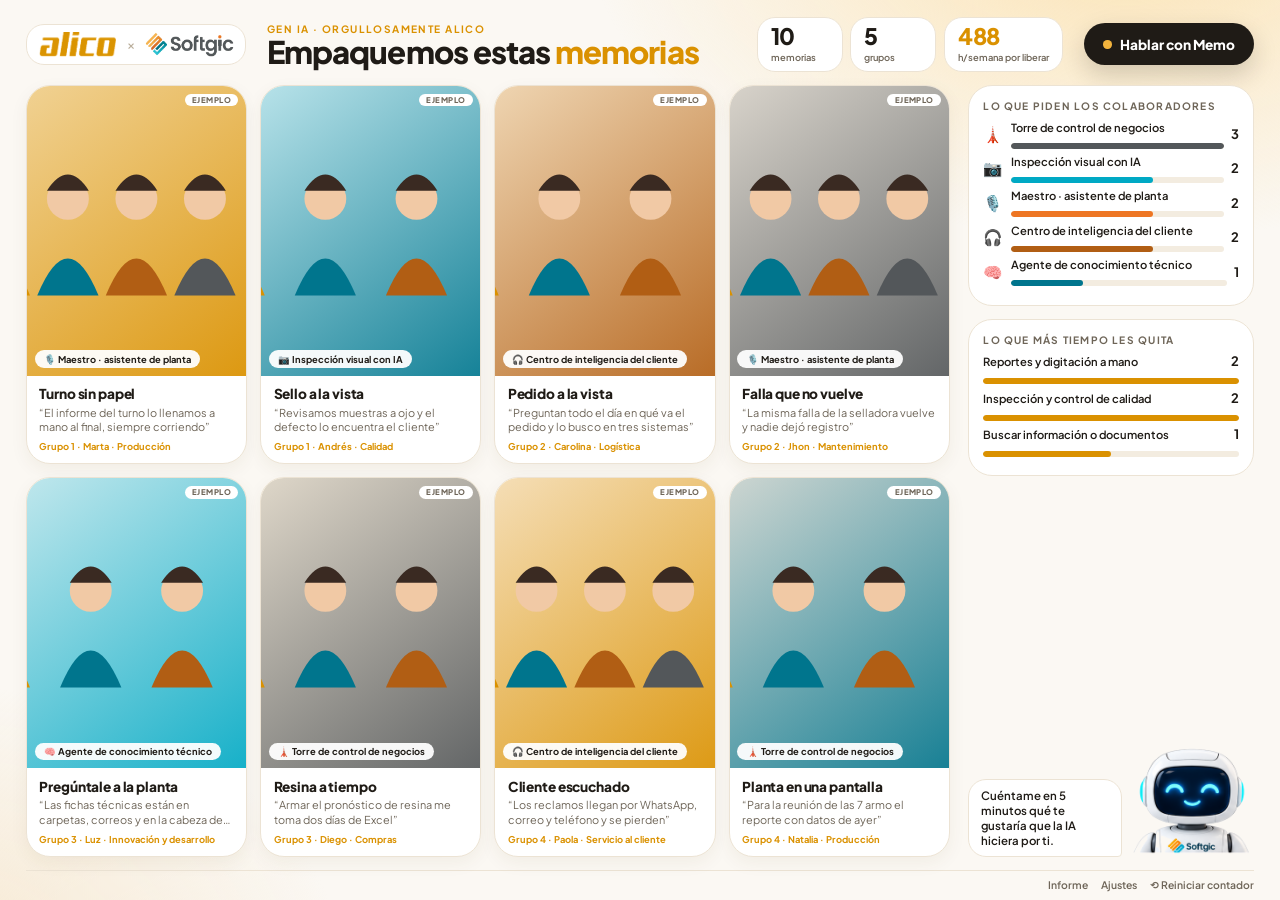
==== commit 592991bd: "Memorias: rediseño con marca Alico, 5 preguntas de valor, transcripción en vivo e informe por caso c" ====
--- a/index.html
+++ b/index.html
@@ -3,107 +3,156 @@
 <head>
 <meta charset="utf-8">
 <meta name="viewport" content="width=device-width,initial-scale=1">
-<title>Cápsula de Memorias · Alico</title>
-<link href="https://fonts.googleapis.com/css2?family=Poppins:wght@400;500;600;700;800&display=swap" rel="stylesheet">
+<title>Empaquemos estas memorias · Alico</title>
+<link href="https://fonts.googleapis.com/css2?family=Plus+Jakarta+Sans:wght@400;500;600;700;800&display=swap" rel="stylesheet">
 <link rel="stylesheet" href="shared/al.css">
 <style>
-:root{--navy:#0b1623;--navy2:#13243a;--glow:#4be3ff}
-html{font-size:clamp(14px,1.05vw,24px)}
-body{background:radial-gradient(1400px 800px at 78% -10%,#1b3a5c 0%,transparent 60%),radial-gradient(900px 600px at 5% 100%,#3a1f0c 0%,transparent 55%),var(--navy);color:#fff;overflow:hidden;height:100vh}
-#sky{position:fixed;inset:0;z-index:0;pointer-events:none;overflow:hidden}
-.star{position:absolute;width:3px;height:3px;border-radius:50%;background:#fff;opacity:.5;animation:tw 4s ease-in-out infinite}
-@keyframes tw{50%{opacity:.05;transform:scale(.6)}}
-.bub{position:absolute;bottom:-6rem;max-width:20rem;padding:.7rem 1.1rem;border-radius:99px;font-weight:600;font-size:1rem;background:rgba(255,255,255,.1);border:1.5px solid rgba(255,255,255,.28);backdrop-filter:blur(2px);animation:rise linear forwards;white-space:normal;text-align:center}
-.bub.o{background:rgba(238,118,35,.22);border-color:#EE7623}.bub.c{background:rgba(0,190,214,.2);border-color:#00BED6}
-@keyframes rise{0%{transform:translateY(0) scale(.8);opacity:0}10%{opacity:1;transform:translateY(-8vh) scale(1)}85%{opacity:1}100%{transform:translateY(-112vh) scale(1.05);opacity:0}}
-.app{position:relative;z-index:2;height:100vh;display:grid;grid-template-rows:auto 1fr auto auto}
-header.top{display:flex;align-items:center;gap:1.4rem;padding:1rem 2rem .4rem}
-h1.t{font-size:2.6rem;line-height:1.02;font-weight:800;margin:0}
-h1.t span{background:linear-gradient(90deg,#EE7623,#E99B35);-webkit-background-clip:text;color:transparent}
-.sub{color:#cfe0ee;font-size:1.05rem;margin-top:.3rem}
-.cnts{display:flex;gap:.8rem;margin-left:auto}
-.cn{background:rgba(255,255,255,.07);border:1.5px solid rgba(255,255,255,.18);border-radius:18px;padding:.5rem 1rem;text-align:center;min-width:6.5rem}
-.cn b{display:block;font-size:2rem;font-weight:800;color:#E99B35;line-height:1.1}.cn small{font-size:.72rem;color:#cfe0ee}
-.memowrap{display:flex;align-items:center;gap:.3rem}
-.say{background:#fff;color:#14202e;border-radius:18px 18px 18px 4px;padding:.6rem 1rem;font-weight:700;font-size:.95rem;max-width:15rem;position:relative}
-.memo{animation:float 3s ease-in-out infinite}.memo.talk{animation:float 1.2s ease-in-out infinite}
-@keyframes float{50%{transform:translateY(-8px)}}@keyframes mth{to{d:path("M84 98 q16 4 32 0")}}
-.wallbox{padding:.4rem 2rem;min-height:0;display:flex;align-items:center}
-.wall{width:100%;display:grid;grid-template-columns:repeat(4,1fr);grid-auto-rows:1fr;gap:1.1rem;max-height:100%}
-.gc{background:rgba(255,255,255,.08);border:2px solid rgba(255,255,255,.2);border-radius:22px;overflow:hidden;position:relative;cursor:pointer;animation:pop .7s cubic-bezier(.2,1.4,.4,1);transition:transform .25s,border-color .25s;display:flex;flex-direction:column;min-height:0}
-.gc:hover{transform:translateY(-6px) rotate(-.6deg);border-color:#EE7623}
-.gc .ph{position:relative;flex:1;min-height:0;background:#1d3550}.gc .ph img{width:100%;height:100%;object-fit:cover;display:block}
-.gc .st{position:absolute;top:.5rem;right:.5rem;font-size:1.6rem;filter:drop-shadow(0 2px 4px rgba(0,0,0,.5));animation:spin 6s linear infinite}
-@keyframes spin{50%{transform:scale(1.2) rotate(18deg)}}
-.gc .in{padding:.6rem .9rem .8rem;background:linear-gradient(0deg,rgba(11,22,35,.95),rgba(11,22,35,.75))}
-.gc h3{font-size:1.15rem;font-weight:800;margin:0;color:#E99B35}.gc p{margin:.1rem 0 .3rem;font-weight:700;font-size:1.02rem}.gc .tg{display:flex;gap:.35rem;flex-wrap:wrap}.gc .tg span{background:rgba(255,255,255,.14);border-radius:99px;padding:.1rem .6rem;font-size:.72rem;font-weight:600}
-.gc .ej{position:absolute;left:.5rem;top:.5rem;background:#fff3da;color:#8a6200;font-size:.6rem;font-weight:800;border-radius:99px;padding:.1rem .5rem}
-@keyframes pop{0%{transform:scale(.3) rotate(-8deg);opacity:0}100%{transform:none;opacity:1}}
-.empty{margin:auto;text-align:center;color:#cfe0ee;font-size:1.4rem}
-.ticker{overflow:hidden;white-space:nowrap;border-top:1.5px solid rgba(255,255,255,.15);background:rgba(0,0,0,.28);padding:.5rem 0;font-weight:700}
-.ticker.b{background:linear-gradient(90deg,rgba(238,118,35,.35),rgba(0,190,214,.25))}
-.tk{display:inline-block;animation:mq 70s linear infinite;padding-left:100%}.ticker.b .tk{animation-duration:55s;animation-direction:reverse}
+:root{--gold:#DA9100;--gold2:#F2B33D;--goldL:#FFF4DE;--ink:#1F1B16;--mut:#6E6558;--bg:#FBF8F3;--line:#ECE3D4;--teal:#00758D;--card:#fff;--r:24px}
+html{font-size:clamp(13px,1vw,22px)}
+body{font-family:'Plus Jakarta Sans',Poppins,system-ui,sans-serif;background:var(--bg);color:var(--ink);height:100vh;overflow:hidden}
+body:before{content:"";position:fixed;inset:0;pointer-events:none;background:radial-gradient(900px 520px at 88% -8%,#FBE3B4 0%,transparent 60%),radial-gradient(700px 480px at -6% 108%,#F6E7CF 0%,transparent 60%)}
+.app{position:relative;height:100vh;display:grid;grid-template-columns:minmax(0,1fr);grid-template-rows:auto minmax(0,1fr) auto;gap:1rem;padding:1.3rem 2rem 0}
+/* encabezado */
+.top{display:flex;align-items:center;gap:1.6rem}
+.brands{display:flex;align-items:center;gap:.8rem;padding:.55rem .9rem;background:#fff;border:1px solid var(--line);border-radius:18px}
+.brands img{height:1.9rem;display:block}.brands .x{color:#b9ad9a;font-weight:500}
+.ttl small{display:block;font-size:.78rem;font-weight:700;letter-spacing:.14em;text-transform:uppercase;color:var(--gold)}
+.ttl h1{margin:.1rem 0 0;font-size:2.4rem;font-weight:800;letter-spacing:-.03em;line-height:1}
+.ttl h1 em{font-style:normal;color:var(--gold)}
+.stats{display:flex;gap:.6rem;margin-left:auto}
+.st{background:#fff;border:1px solid var(--line);border-radius:18px;padding:.5rem 1rem;min-width:6.6rem}
+.st b{display:block;font-size:1.75rem;font-weight:800;line-height:1.05;letter-spacing:-.02em}.st small{font-size:.72rem;color:var(--mut);font-weight:600}
+.st.g b{color:var(--gold)}
+.cta{display:inline-flex;align-items:center;gap:.6rem;background:var(--ink);color:#fff;border-radius:99px;padding:.95rem 1.5rem;font-weight:800;font-size:1.05rem;box-shadow:0 10px 24px rgba(31,27,22,.18);transition:transform .15s}
+.cta:hover{transform:translateY(-2px)}.cta i{width:.65rem;height:.65rem;border-radius:50%;background:var(--gold2);box-shadow:0 0 0 0 #F2B33D99;animation:pl 2s infinite;font-style:normal}
+@keyframes pl{70%{box-shadow:0 0 0 10px #F2B33D00}}
+/* cuerpo */
+.main{min-width:0;display:grid;grid-template-columns:minmax(0,1fr) 22rem;gap:1.4rem;min-height:0}
+.wall{display:grid;grid-template-columns:repeat(4,minmax(0,1fr));grid-auto-rows:minmax(0,1fr);gap:1rem;min-height:0}
+.gc{background:var(--card);border:1px solid var(--line);border-radius:var(--r);overflow:hidden;display:flex;flex-direction:column;cursor:pointer;box-shadow:0 6px 18px rgba(80,60,20,.06);transition:transform .2s,box-shadow .2s;animation:in .6s cubic-bezier(.2,.9,.3,1) both}
+.gc:hover{transform:translateY(-4px);box-shadow:0 14px 30px rgba(80,60,20,.12)}
+@keyframes in{from{opacity:0;transform:translateY(14px) scale(.98)}}
+.gc .ph{position:relative;flex:1;min-height:0;background:var(--goldL)}.gc .ph img{width:100%;height:100%;object-fit:cover;display:block}
+.gc .cs{position:absolute;left:.6rem;bottom:.6rem;background:rgba(255,255,255,.94);border-radius:99px;padding:.22rem .7rem;font-size:.72rem;font-weight:700;display:flex;gap:.3rem;align-items:center}
+.gc .ej{position:absolute;right:.6rem;top:.6rem;background:#fff;border-radius:99px;padding:.1rem .55rem;font-size:.6rem;font-weight:800;letter-spacing:.06em;color:var(--mut)}
+.gc .in{padding:.75rem .95rem .85rem}
+.gc h3{margin:0;font-size:1.05rem;font-weight:800;letter-spacing:-.01em;white-space:nowrap;overflow:hidden;text-overflow:ellipsis}
+.gc q{display:-webkit-box;-webkit-line-clamp:2;-webkit-box-orient:vertical;overflow:hidden;font-size:.84rem;color:var(--mut);margin:.25rem 0 .4rem;line-height:1.35}
+.gc .ft{font-size:.72rem;font-weight:700;color:var(--gold)}
+.empty{grid-column:1/-1;grid-row:1/-1;display:grid;place-items:center;text-align:center;color:var(--mut);font-size:1.3rem}
+.side{display:flex;flex-direction:column;gap:1rem;min-height:0}
+.pnl{background:#fff;border:1px solid var(--line);border-radius:var(--r);padding:1rem 1.1rem}
+.pnl h4{margin:0 0 .6rem;font-size:.78rem;letter-spacing:.12em;text-transform:uppercase;color:var(--mut)}
+.vb{display:grid;grid-template-columns:1.6rem 1fr auto;gap:.5rem;align-items:center;margin:.42rem 0;font-size:.86rem;font-weight:600}
+.vb .tr{grid-column:2/3;height:.45rem;background:#F3ECE0;border-radius:99px;overflow:hidden;margin-top:.2rem}.vb .tr i{display:block;height:100%;border-radius:99px;transition:width .8s}
+.vb .nm{grid-column:2/3}.vb b{grid-row:span 2;font-size:1rem}
+.vb .ic{grid-row:span 2;font-size:1.2rem}
+.big{font-size:2.4rem;font-weight:800;color:var(--gold);letter-spacing:-.03em;line-height:1}
+.memoBox{margin-top:auto;display:flex;align-items:flex-end;gap:.5rem}
+.memoBox .say{background:#fff;border:1px solid var(--line);border-radius:18px 18px 4px 18px;padding:.6rem .9rem;font-size:.88rem;font-weight:600;flex:1}
+/* pie */
+.foot{min-width:0;display:flex;align-items:center;gap:1rem;padding:.55rem 0 .7rem;font-size:.8rem;color:var(--mut);border-top:1px solid var(--line)}
+.tick{flex:1;overflow:hidden;white-space:nowrap;mask-image:linear-gradient(90deg,transparent,#000 6%,#000 94%,transparent)}
+.tick span{display:inline-block;animation:mq 90s linear infinite;padding-left:100%}.tick span i{font-style:normal;margin:0 1.8rem}.tick b{color:var(--ink)}
 @keyframes mq{to{transform:translateX(-100%)}}
-.tk span{margin:0 2.2rem;font-size:1.1rem}.tk b{color:#E99B35}
-.fab{position:fixed;right:2rem;bottom:7.2rem;z-index:20;font-size:1.4rem;padding:1.1rem 2rem;border-radius:99px;box-shadow:0 0 0 0 rgba(238,118,35,.6),0 8px 30px rgba(0,0,0,.4);animation:pulse 2.2s infinite}
-@keyframes pulse{70%{box-shadow:0 0 0 22px rgba(238,118,35,0),0 8px 30px rgba(0,0,0,.4)}}
-.adm{position:fixed;left:1rem;bottom:3.6rem;z-index:20;color:#7e93a8;font-size:.75rem;text-decoration:none}
-/* flujo */
-#flow{position:fixed;inset:0;z-index:50;background:radial-gradient(1200px 700px at 80% 0,#1b3a5c,transparent 60%),var(--navy);display:none;grid-template-rows:auto 1fr;padding:1.4rem 2.4rem}
+.lnk{color:var(--mut);text-decoration:none;font-weight:600;background:none;font-size:.8rem;padding:0}.lnk:hover{color:var(--gold)}
+/* aviso de nueva memoria: discreto, en la esquina */
+.toastC{position:fixed;right:1.6rem;bottom:4.2rem;z-index:40;background:#fff;border:1px solid var(--line);border-left:6px solid var(--gold);border-radius:20px;box-shadow:0 18px 40px rgba(31,27,22,.18);padding:.8rem 1rem;display:flex;gap:.8rem;align-items:center;max-width:26rem;animation:tin .5s cubic-bezier(.2,.9,.3,1)}
+.toastC img{width:4.2rem;height:4.2rem;border-radius:14px;object-fit:cover}.toastC b{display:block;font-size:1rem}.toastC small{color:var(--mut)}
+@keyframes tin{from{opacity:0;transform:translateY(20px)}}
+#conf{position:fixed;inset:0;z-index:45;pointer-events:none}
+
+/* ===================== entrevista ===================== */
+#flow{position:fixed;inset:0;z-index:60;background:var(--bg);display:none;grid-template-rows:auto 1fr;padding:1.1rem 2rem 1.4rem;gap:1rem}
 #flow.on{display:grid}
-.steps{display:flex;gap:.5rem;align-items:center;margin-bottom:1rem}.steps i{flex:1;height:.5rem;border-radius:9px;background:rgba(255,255,255,.15)}.steps i.on{background:#EE7623}.steps i.now{background:#00BED6;box-shadow:0 0 12px #00BED6}
-.fx{display:grid;grid-template-columns:minmax(18rem,.8fr) minmax(0,1.5fr);gap:2rem;align-items:center;min-height:0}
-.left{text-align:center}.left .bubble{background:#fff;color:#14202e;border-radius:26px;padding:1.2rem 1.6rem;font-size:1.5rem;font-weight:700;line-height:1.35;margin-bottom:1rem;position:relative}
-.left .bubble:after{content:"";position:absolute;left:50%;bottom:-14px;border:14px solid transparent;border-top-color:#fff;border-bottom:0;transform:translateX(-50%)}
-.panel{background:rgba(255,255,255,.07);border:2px solid rgba(255,255,255,.18);border-radius:28px;padding:1.6rem 2rem;max-height:calc(100vh - 7rem);overflow:auto}
-.panel h2{font-size:1.7rem;font-weight:800;margin:0 0 .3rem}
-.panel .field label{color:#cfe0ee}.panel input,.panel select,.panel textarea{background:#fff;color:#14202e}
-.tx{width:100%;min-height:9rem;font-size:1.25rem;border-radius:18px;border:3px solid #4be3ff55;padding:1rem 1.2rem;line-height:1.45}
-.tx.live{border-color:#ff5a5a}
-.micr{display:flex;gap:1rem;align-items:center;margin:.8rem 0}
-.mic{width:5.2rem;height:5.2rem;border-radius:50%;background:#EE7623;font-size:2.2rem;border:0;box-shadow:0 6px 0 #B15E14}.mic.on{background:#e03a3a;box-shadow:0 0 0 0 #e03a3a;animation:rec 1.2s infinite}
-@keyframes rec{70%{box-shadow:0 0 0 24px rgba(224,58,58,0)}}
-.timer{flex:1;height:.7rem;background:rgba(255,255,255,.15);border-radius:99px;overflow:hidden}.timer i{display:block;height:100%;width:0;background:linear-gradient(90deg,#2BD67B,#E99B35)}
-.ejs{display:flex;gap:.5rem;flex-wrap:wrap;margin:.4rem 0}.ejs button{background:rgba(255,255,255,.1);border:1.5px solid rgba(255,255,255,.25);border-radius:99px;padding:.4rem .9rem;font-size:.9rem;font-weight:600;color:#fff}.ejs button:hover{border-color:#EE7623}
-.hint{color:#cfe0ee;font-size:1rem;margin-bottom:.4rem}
-.nav{display:flex;gap:.8rem;justify-content:space-between;margin-top:1rem}
-.big{font-size:1.2rem;padding:.9rem 1.8rem}
-.chk{display:flex;gap:.7rem;align-items:flex-start;margin:.6rem 0;font-size:1rem}.chk input{width:1.5rem;height:1.5rem;margin-top:.1rem}
-.gp{display:flex;gap:.5rem;flex-wrap:wrap}.gp button{padding:.6rem 1.1rem;border-radius:14px;background:rgba(255,255,255,.1);border:2px solid rgba(255,255,255,.25);font-weight:700;color:#fff}.gp button.on{background:#EE7623;border-color:#EE7623}
-.cols{display:grid;grid-template-columns:1fr 1fr;gap:.8rem}
-.vid{position:relative;border-radius:22px;overflow:hidden;background:#000;aspect-ratio:4/3;max-height:58vh;margin:0 auto}.vid video,.vid img,.vid canvas{width:100%;height:100%;object-fit:cover;display:block}
-.cd{position:absolute;inset:0;display:grid;place-items:center;font-size:9rem;font-weight:800;color:#fff;text-shadow:0 0 30px #000;pointer-events:none}
-.frame{position:absolute;inset:6%;border:4px dashed rgba(255,255,255,.6);border-radius:20px;pointer-events:none}
-.acta{background:#fff;color:#14202e;border-radius:20px;padding:1.4rem 1.8rem}.acta h3{margin:0;font-weight:800;font-size:1.5rem}.acta .ln{display:flex;justify-content:space-between;border-bottom:1.5px solid #e6e1d8;padding:.5rem 0;font-size:1.05rem}.acta .ln span{color:#6b7480}
-#sig{background:#fffdf7;border:2px dashed #b9b0a0;border-radius:14px;width:100%;height:9rem;touch-action:none;cursor:crosshair}
-.ch2{display:flex;gap:.5rem;flex-wrap:wrap}.ch2 .c{background:rgba(255,255,255,.12);border-radius:99px;padding:.3rem .9rem;font-size:.9rem;font-weight:600}
-.story{background:#fff;color:#14202e;border-radius:20px;padding:1.1rem 1.4rem;font-size:1.15rem;line-height:1.5;border-left:8px solid #EE7623}
-#conf{position:fixed;inset:0;z-index:70;pointer-events:none}
-.spot{position:fixed;inset:0;z-index:60;background:rgba(5,10,18,.86);display:none;place-items:center}.spot.on{display:grid}
-.spot .box{text-align:center;animation:pop .8s}.spot img.f{width:min(46vw,46rem);border-radius:28px;border:6px solid #E99B35;box-shadow:0 0 60px #EE7623aa}
-.spot h2{font-size:3rem;font-weight:800;margin:.8rem 0 .2rem;color:#E99B35}.spot p{font-size:1.6rem;margin:0 auto;max-width:48rem}
-.gen{text-align:center;padding:2rem}.gen .pk{animation:float 1.6s infinite}
-.mdet{display:grid;grid-template-columns:auto 1fr;gap:1.6rem;align-items:start;color:#14202e}
-.mdet h3{margin:.8rem 0 .2rem;font-size:1rem;font-weight:800;color:#B15E14}.mdet ul{margin:.2rem 0 0 1.1rem;padding:0}
+#flow:before{content:"";position:absolute;inset:0;pointer-events:none;background:radial-gradient(900px 520px at 0% 0%,#FBE3B4 0%,transparent 55%)}
+.fh{position:relative;display:flex;align-items:center;gap:1rem}
+.prog{flex:1;display:flex;gap:.35rem}
+.prog div{flex:1;font-size:.68rem;font-weight:700;color:#b5a991;text-align:center}
+.prog div:before{content:"";display:block;height:.38rem;border-radius:99px;background:#EDE3D2;margin-bottom:.3rem}
+.prog div.on{color:var(--ink)}.prog div.on:before{background:var(--gold)}.prog div.now{color:var(--gold)}.prog div.now:before{background:linear-gradient(90deg,var(--gold),var(--gold2));box-shadow:0 0 0 3px #F2B33D33}
+.xb{background:#fff;border:1px solid var(--line);border-radius:99px;padding:.5rem 1rem;font-weight:700;font-size:.85rem}
+.fb{position:relative;display:grid;grid-template-columns:minmax(18rem,.8fr) minmax(0,1.45fr);gap:2rem;min-height:0}
+.lc{display:flex;flex-direction:column;align-items:center;justify-content:center;gap:.8rem;min-height:0}
+.lc .memo{max-height:38vh}
+.sub{width:100%;background:var(--ink);color:#fff;border-radius:22px;padding:1rem 1.3rem;position:relative}
+.sub small{display:flex;gap:.5rem;align-items:center;font-size:.72rem;letter-spacing:.12em;text-transform:uppercase;color:var(--gold2);font-weight:800;margin-bottom:.35rem}
+.sub p{margin:0;font-size:1.45rem;font-weight:700;line-height:1.35}
+.sub p span{opacity:.32;transition:opacity .12s}.sub p span.on{opacity:1}
+.sub:after{content:"";position:absolute;left:50%;top:-12px;transform:translateX(-50%);border:12px solid transparent;border-bottom-color:var(--ink);border-top:0}
+.rep{background:none;color:var(--gold2);font-weight:700;font-size:.82rem;padding:0;margin-top:.5rem}
+.rc{background:#fff;border:1px solid var(--line);border-radius:28px;padding:1.4rem 1.6rem;overflow:auto;box-shadow:0 20px 50px rgba(80,60,20,.08);min-height:0}
+.rc h2{margin:0 0 .2rem;font-size:1.6rem;font-weight:800;letter-spacing:-.02em}
+.qn{font-size:.75rem;font-weight:800;letter-spacing:.12em;text-transform:uppercase;color:var(--gold)}
+.hint{color:var(--mut);font-size:.95rem;margin:.2rem 0 .8rem}
+.live{position:relative;min-height:7.5rem;border-radius:20px;border:2px solid var(--line);background:#FFFCF6;padding:1rem 1.2rem;font-size:1.3rem;line-height:1.5;font-weight:500}
+.live.rec{border-color:var(--gold);box-shadow:0 0 0 5px #F2B33D22}
+.live .ph{color:#b5a991}.live .int{color:#a08f73;font-style:italic}
+.live .cur{display:inline-block;width:2px;height:1.2em;background:var(--gold);vertical-align:-.2em;margin-left:2px;animation:bl 1s steps(2) infinite}@keyframes bl{50%{opacity:0}}
+.live textarea{width:100%;min-height:6rem;border:0;background:transparent;font:inherit;resize:vertical;outline:none;color:var(--ink)}
+.mrow{display:flex;align-items:center;gap:1rem;margin:.8rem 0}
+.mic{width:4.6rem;height:4.6rem;border-radius:50%;background:var(--ink);color:#fff;font-size:1.8rem;flex:none;box-shadow:0 8px 20px rgba(31,27,22,.25)}
+.mic.on{background:#D64545;animation:rec 1.3s infinite}@keyframes rec{70%{box-shadow:0 0 0 18px rgba(214,69,69,0)}}
+.wave{display:flex;gap:3px;align-items:center;height:1.6rem}.wave i{width:4px;border-radius:9px;background:var(--gold);height:20%;animation:wv 1s ease-in-out infinite}.wave.off i{animation:none;height:15%;background:#E2D7C4}
+@keyframes wv{50%{height:100%}}
+.mst{font-weight:700;font-size:.95rem}.mst small{display:block;color:var(--mut);font-weight:500;font-size:.8rem}
+.edit{margin-left:auto;background:#fff;border:1px solid var(--line);border-radius:99px;padding:.45rem .9rem;font-weight:700;font-size:.82rem}
+.ql{font-size:.8rem;font-weight:800;letter-spacing:.08em;text-transform:uppercase;color:var(--mut);margin:1rem 0 .45rem}
+.chips{display:flex;flex-wrap:wrap;gap:.45rem}
+.chips button{background:#fff;border:1.5px solid var(--line);border-radius:99px;padding:.55rem 1rem;font-weight:600;font-size:.92rem;color:var(--ink);transition:all .15s}
+.chips button:hover{border-color:var(--gold)}.chips button.on{background:var(--ink);border-color:var(--ink);color:#fff}
+.cases{display:grid;grid-template-columns:repeat(3,1fr);gap:.6rem}
+.cases button{text-align:left;background:#fff;border:1.5px solid var(--line);border-radius:18px;padding:.75rem .9rem;font-weight:700;font-size:.9rem;line-height:1.25;display:flex;gap:.6rem;align-items:center}
+.cases button span{font-size:1.5rem}.cases button.on{border-color:var(--gold);background:var(--goldL);box-shadow:0 0 0 3px #F2B33D33}
+.ready{display:flex;gap:.5rem}.ready button{font-size:1.9rem;background:#fff;border:1.5px solid var(--line);border-radius:16px;width:3.6rem;height:3.6rem;filter:grayscale(1);opacity:.6}.ready button.on{filter:none;opacity:1;border-color:var(--gold);background:var(--goldL)}
+.ejs{display:flex;gap:.4rem;flex-wrap:wrap;margin-top:.6rem}.ejs button{background:none;border:1px dashed #d9ccb6;border-radius:99px;padding:.3rem .8rem;font-size:.8rem;color:var(--mut)}
+.nav{display:flex;justify-content:space-between;gap:.8rem;margin-top:1.2rem}
+.b1{background:var(--ink);color:#fff;border-radius:16px;padding:.95rem 1.6rem;font-weight:800;font-size:1.05rem}.b1:hover{background:#000}
+.b2{background:#fff;border:1px solid var(--line);border-radius:16px;padding:.95rem 1.3rem;font-weight:700}
+.bg{background:linear-gradient(135deg,var(--gold),var(--gold2));color:#1F1B16}
+.conv{margin-top:1.2rem;border-top:1px solid var(--line);padding-top:.8rem}
+.conv summary{cursor:pointer;font-weight:700;font-size:.85rem;color:var(--mut)}
+.conv .it{display:grid;grid-template-columns:1.6rem 1fr;gap:.5rem;font-size:.85rem;margin:.5rem 0}.conv .it b{display:block;font-size:.78rem;color:var(--gold)}
+.conv .n{width:1.6rem;height:1.6rem;border-radius:50%;background:var(--goldL);display:grid;place-items:center;font-weight:800;font-size:.75rem;color:var(--gold)}
+.f2{display:grid;grid-template-columns:1fr 1fr;gap:.8rem}
+.fld label{display:block;font-size:.8rem;font-weight:700;color:var(--mut);margin-bottom:.3rem}
+.fld input,.fld select,.fld textarea{width:100%;border:1.5px solid var(--line);border-radius:14px;padding:.75rem .9rem;font:inherit;font-size:1rem;background:#FFFCF6}
+.fld{margin-bottom:.8rem}
+.chk{display:flex;gap:.7rem;align-items:flex-start;font-size:.92rem;margin:.5rem 0;color:var(--mut)}.chk input{width:1.3rem;height:1.3rem;accent-color:var(--gold);margin-top:.1rem}
+.idea{display:grid;grid-template-columns:15rem 1fr;gap:1.4rem;align-items:start}
+.pack{background:linear-gradient(160deg,#fff 0%,#FFF4DE 100%);border:1px solid var(--line);border-radius:26px;padding:1.2rem;text-align:center;position:relative;overflow:hidden}
+.pack:before{content:"";position:absolute;left:0;right:0;top:0;height:3.2rem;background:linear-gradient(90deg,var(--gold),var(--gold2))}
+.pack img.al{position:relative;height:1.3rem;margin:.15rem auto 1.5rem;display:block;filter:brightness(0) invert(1)}
+.pack h3{margin:.2rem 0;font-size:1.25rem;font-weight:800}.pack p{margin:0;color:var(--mut);font-size:.85rem}
+.pack .tg{display:inline-block;margin-top:.7rem;background:#fff;border:1px solid var(--line);border-radius:99px;padding:.2rem .7rem;font-size:.75rem;font-weight:700}
+.vid{position:relative;border-radius:24px;overflow:hidden;background:#000;aspect-ratio:4/3;max-height:55vh;margin:0 auto}.vid video,.vid img{width:100%;height:100%;object-fit:cover;display:block}
+.cd{position:absolute;inset:0;display:grid;place-items:center;font-size:8rem;font-weight:800;color:#fff;text-shadow:0 0 30px #000;pointer-events:none}
+.frame{position:absolute;inset:6%;border:3px dashed rgba(255,255,255,.7);border-radius:20px;pointer-events:none}
+.spin2{width:3rem;height:3rem;border:4px solid #EEDFC2;border-top-color:var(--gold);border-radius:50%;animation:sp .9s linear infinite;margin:1rem auto}@keyframes sp{to{transform:rotate(360deg)}}
+.sum{display:grid;grid-template-columns:repeat(2,1fr);gap:.6rem;margin-top:.8rem}.sum div{background:#FFFCF6;border:1px solid var(--line);border-radius:16px;padding:.7rem .9rem;font-size:.88rem}.sum b{display:block;font-size:.72rem;color:var(--gold);letter-spacing:.06em;text-transform:uppercase}
+.memo{animation:fl 3.2s ease-in-out infinite}.memo.talk{animation:fl 1.1s ease-in-out infinite}@keyframes fl{50%{transform:translateY(-6px)}}
+@media (max-width:1100px){body{overflow:auto;height:auto}.app{height:auto}.main,.fb,.idea{grid-template-columns:1fr}.wall{grid-template-columns:repeat(2,1fr);grid-auto-rows:16rem}.stats{display:none}.cases{grid-template-columns:1fr 1fr}}
 </style>
 </head>
 <body>
-<div id="sky"></div>
 <div class="app">
   <header class="top">
-    <div><h1 class="t">Cápsula de <span>Memorias Alico</span></h1><div class="sub">Hoy empacamos ideas. Mañana las hacemos realidad.</div></div>
-    <div class="cnts" id="cnts"></div>
-    <div class="memowrap"><div class="say" id="say">¡Hola, soy Memo!</div><div id="memoTop"></div></div>
+    <div class="brands"><img src="assets/alico.png" alt="Alico"><span class="x">×</span><img src="assets/softgic.png" alt="Softgic"></div>
+    <div class="ttl"><small>GEN IA · Orgullosamente Alico</small><h1>Empaquemos estas <em>memorias</em></h1></div>
+    <div class="stats" id="stats"></div>
+    <button class="cta" id="go"><i></i> Hablar con Memo</button>
   </header>
-  <div class="wallbox"><div class="wall" id="wall"></div></div>
-  <div class="ticker"><div class="tk" id="tk1"></div></div>
-  <div class="ticker b"><div class="tk" id="tk2"></div></div>
+  <div class="main">
+    <div class="wall" id="wall"></div>
+    <aside class="side">
+      <div class="pnl"><h4>Lo que piden los colaboradores</h4><div id="votes"></div></div>
+      <div class="pnl"><h4>Lo que más tiempo les quita</h4><div id="pains"></div></div>
+      <div class="memoBox"><div class="say" id="say">Cuéntame en 5 minutos qué te gustaría que la IA hiciera por ti.</div><div id="memoTop"></div></div>
+    </aside>
+  </div>
+  <footer class="foot"><div class="tick"><span id="tk"></span></div><a class="lnk" href="admin.html">Informe</a><button class="lnk" id="set">Ajustes</button><button class="lnk" id="rst" title="Reinicia los contadores del muro (no borra nada)">⟲ Reiniciar contador</button></footer>
 </div>
-<button class="btn lg fab" id="go">➕ Postular una idea</button>
-<a class="adm" href="admin.html">Panel administrativo</a>
-
 <div id="flow"></div>
-<div class="spot" id="spot"></div>
 <canvas id="conf"></canvas>
 
 <script src="shared/al.js"></script>
@@ -111,223 +160,247 @@
 <script>
 (() => {
 'use strict';
-const $ = AL.$, esc = AL.esc, $$ = s => [...document.querySelectorAll(s)];
-const H = id => $('#' + id);
-
-/* ============================ cielo y burbujas ============================ */
-const sky = H('sky');
-for (let i = 0; i < 70; i++) { const s = document.createElement('i'); s.className = 'star'; s.style.cssText = `left:${Math.random() * 100}%;top:${Math.random() * 100}%;animation-delay:${Math.random() * 4}s`; sky.appendChild(s); }
-const GEN = ['¿Y si el sello se avisara solo?', '¿Y si el inventario se contara solo?', 'Una idea pequeña puede ahorrar mil horas', '¿Qué te quita el sueño en tu área?', 'Cada idea es una funda llena de futuro', '¿Qué haría tu equipo con 5 horas más a la semana?', 'Las mejores ideas nacen en el piso de planta', 'Empaca tu idea, nosotros la llevamos lejos'];
-function bubble(t, cls) { const b = document.createElement('div'); b.className = 'bub ' + (cls || ''); b.textContent = t; const dur = 14 + Math.random() * 8; b.style.cssText += `left:${4 + Math.random() * 80}%;animation-duration:${dur}s`; sky.appendChild(b); setTimeout(() => b.remove(), dur * 1000); }
-function bubbles() { const txt = []; MEM.list().forEach(r => { const h = r.h || {}; if (h.eslogan) txt.push(['💡 ' + h.eslogan, 'o']); if (h.impacto) txt.push(['⭐ ' + h.impacto, 'c']); (r.aplausos || []).forEach(a => txt.push(['👏 ' + a.frase, 'c'])); }); GEN.forEach(g => txt.push([g, ''])); const [t, c] = txt[Math.floor(Math.random() * txt.length)]; bubble(t, c); }
-setInterval(bubbles, 2600); setTimeout(bubbles, 300);
+const $ = AL.$, esc = AL.esc, $$ = s => [...document.querySelectorAll(s)], H = id => document.getElementById(id);
 
 /* ============================ muro ============================ */
-let page = 0, seen = new Set(MEM.list().map(r => r.id));
-const PER = 8;
+let page = 0; const PER = 8;
+const vis = () => { const l = MEM.muro(), real = l.filter(r => !r.ejemplo); return real.length ? real : l; };
 function renderTop() {
-  const l = MEM.list(), g = new Set(l.map(r => r.grupo)).size, p = new Set(l.map(r => r.participante).filter(Boolean)).size, hs = l.reduce((s, r) => s + (+((r.h || {}).horas_semana) || 0), 0);
-  H('cnts').innerHTML = [[l.length, 'ideas'], [g, 'grupos'], [p, 'personas'], [hs, 'h/semana por ganar']].map(([n, t]) => `<div class="cn"><b>${n}</b><small>${t}</small></div>`).join('');
-  const tk = [];
-  l.forEach(r => { const h = r.h || {}; tk.push(`<span>⭐ <b>${esc(r.grupo)}</b> · ${esc(h.nombre_idea || '')} — ${esc(h.eslogan || h.impacto || '')}</span>`); (r.aplausos || []).forEach(a => tk.push(`<span>👏 <b>${esc(a.de || 'Alguien')}</b>: «${esc(a.frase)}»</span>`)); });
-  const t1 = tk.join('') || '<span>Sé el primero en postular una idea 💡</span>';
-  H('tk1').innerHTML = t1 + t1;
-  const t2 = [`<span>🚀 <b>${l.length}</b> ideas ya empacadas hoy</span>`, `<span>⏱ <b>${hs}</b> horas por semana que podemos recuperar</span>`, ...l.filter(r => (r.h || {}).tipo_ia).slice(0, 8).map(r => `<span>🤖 ${esc(r.h.tipo_ia)} · ${esc(r.area || '')}</span>`), '<span>💡 ¿Y si tu idea es la siguiente?</span>', '<span>🎉 Empacando ideas, construyendo un mejor mañana</span>'].join('');
-  H('tk2').innerHTML = t2 + t2;
+  const l = vis(), s = MEM.stats(l);
+  H('stats').innerHTML = [[s.n, 'memorias', ''], [s.grupos, 'grupos', ''], [s.horas.toLocaleString('es-CO'), 'h/semana por liberar', 'g']].map(([n, t, c]) => `<div class="st ${c}"><b>${n}</b><small>${t}</small></div>`).join('');
+  const mv = Math.max(1, ...s.casos.map(c => c.votos));
+  H('votes').innerHTML = s.casos.slice().sort((a, b) => b.votos - a.votos).map(c => `<div class="vb"><span class="ic">${c.ic}</span><span class="nm">${esc(c.n)}</span><b>${c.votos}</b><span class="tr"><i style="width:${c.votos / mv * 100}%;background:${c.c}"></i></span></div>`).join('');
+  const md = Math.max(1, ...s.dolores.map(d => d[2]));
+  H('pains').innerHTML = s.dolores.slice(0, 3).map(([, n, k]) => `<div class="vb" style="grid-template-columns:1fr auto"><span class="nm" style="grid-column:1">${esc(n)}</span><b style="grid-row:auto">${k}</b><span class="tr" style="grid-column:1/-1"><i style="width:${k / md * 100}%;background:var(--gold)"></i></span></div>`).join('') || '<p class="hint">Aún sin respuestas.</p>';
+  const tk = l.slice(0, 14).map(r => `<i>“${esc((r.t || [])[0] || (r.h || {}).eslogan || '')}” — <b>${esc(r.participante || '')}</b>, ${esc(r.area || '')}</i>`).join('');
+  H('tk').innerHTML = tk || '<i>Sé la primera persona en dejar su memoria.</i>';
 }
 function renderWall() {
-  const l = MEM.list(), pages = Math.max(1, Math.ceil(l.length / PER)); if (page >= pages) page = 0;
-  const sl = l.slice(page * PER, page * PER + PER), w = H('wall');
-  if (!l.length) { w.innerHTML = '<div class="empty">✨ El muro está vacío. ¡Postula la primera idea!</div>'; return; }
-  const cols = sl.length <= 3 ? sl.length : sl.length <= 6 ? 3 : 4; w.style.gridTemplateColumns = `repeat(${Math.max(cols, 2)},1fr)`;
-  w.innerHTML = sl.map(r => { const h = r.h || {}; return `<div class="gc" data-id="${r.id}" style="transform:rotate(${(r.id.charCodeAt(r.id.length - 1) % 5 - 2) * .4}deg)"><div class="ph">${r.foto ? `<img src="${r.foto}" alt="">` : `<div style="height:100%;display:grid;place-items:center;font-size:4rem">💡</div>`}<span class="st">⭐</span>${r.ejemplo ? '<span class="ej">EJEMPLO</span>' : ''}</div><div class="in"><h3>${esc(r.grupo)}</h3><p>${esc(h.nombre_idea || '')}</p><div class="tg"><span>${esc(r.area || '')}</span>${h.tipo_ia ? `<span>🤖 ${esc(h.tipo_ia)}</span>` : ''}${h.horas_semana ? `<span>⏱ ${h.horas_semana} h/sem</span>` : ''}</div></div></div>`; }).join('');
+  const l = vis(), pages = Math.max(1, Math.ceil(l.length / PER)); if (page >= pages) page = 0;
+  const sl = l.slice(page * PER, page * PER + PER);
+  if (!l.length) { H('wall').innerHTML = '<div class="empty">✨ El muro está listo.<br>Toca «Hablar con Memo» para dejar la primera memoria.</div>'; return; }
+  H('wall').style.gridTemplateColumns = `repeat(${sl.length <= 3 ? Math.max(sl.length, 2) : 4},minmax(0,1fr))`;
+  H('wall').innerHTML = sl.map((r, i) => { const c = MEM.caso((r.a || {}).caso) || {}, h = r.h || {};
+    return `<div class="gc" data-id="${r.id}" style="animation-delay:${i * .06}s"><div class="ph">${r.foto ? `<img src="${r.foto}" alt="">` : `<div style="height:100%;display:grid;place-items:center;font-size:3rem">💡</div>`}${r.ejemplo ? '<span class="ej">EJEMPLO</span>' : ''}${c.n ? `<span class="cs">${c.ic} ${esc(c.n)}</span>` : ''}</div>
+    <div class="in"><h3>${esc(h.nombre_idea || r.grupo)}</h3><q>${esc((r.t || [])[0] || h.eslogan || '')}</q><div class="ft">${esc(r.grupo)} · ${esc(r.participante || '')} · ${esc(r.area || '')}</div></div></div>`; }).join('');
   sl.filter(r => !r.foto && !r.ejemplo).forEach(r => MEM.fetchFoto(r).then(f => f && renderWall()));
 }
 H('wall').onclick = e => { const c = e.target.closest('.gc'); if (c) detalle(c.dataset.id); };
 function detalle(id) {
-  const r = MEM.get(id); if (!r) return; const h = r.h || {};
-  AL.modal(`<div class="mdet"><div>${MEM.funda(r, 250)}</div><div><h2 style="margin:0">${esc(h.nombre_idea)}</h2><div class="muted">${esc(r.grupo)} · ${esc(r.participante || '')} · ${esc(r.area || '')}</div><div class="story" style="margin:.8rem 0">${esc(h.historia_usuario || '')}</div><h3>Impacto</h3><p>${esc(h.impacto || '')}</p><h3>Primer paso</h3><p>${esc(h.primer_paso || '')} · ${esc(h.fecha_objetivo || '')}</p>${r.foto ? `<img src="${r.foto}" style="width:11rem;border-radius:12px;margin-top:.6rem">` : ''}<div style="text-align:right;margin-top:.6rem"><button class="btn gr" onclick="AL.closeModal()">Cerrar</button></div></div></div>`);
-}
-setInterval(() => { const pages = Math.ceil(MEM.list().length / PER); if (pages > 1 && !H('flow').classList.contains('on')) { page = (page + 1) % pages; renderWall(); } }, 14000);
+  const r = MEM.get(id); if (!r) return; const a = r.a || {}, h = r.h || {}, c = MEM.caso(a.caso) || {};
+  AL.modal(`<div style="font-family:'Plus Jakarta Sans',sans-serif"><div style="display:grid;grid-template-columns:14rem 1fr;gap:1.2rem">${r.foto ? `<img src="${r.foto}" style="width:100%;border-radius:18px">` : '<div></div>'}<div><div class="qn">${esc(r.grupo)} · ${esc(r.area)}</div><h2 style="margin:.2rem 0">${esc(h.nombre_idea || '')}</h2><p style="color:#6E6558">${esc(r.participante)} · ${esc(r.rol || '')}</p><p>${esc(h.historia_usuario || '')}</p></div></div>
+  <div class="sum">${MEM.Q.map((q, i) => `<div><b>${i + 1}. ${esc(q.corto)}</b>${esc(resumenResp(r, i))}</div>`).join('')}<div><b>Padrino o madrina</b>${esc(r.padrino || '—')}</div></div>
+  <div style="text-align:right;margin-top:1rem"><button class="b2" onclick="AL.closeModal()">Cerrar</button></div></div>`);
+}
+function resumenResp(r, i) {
+  const a = r.a || {}, t = (r.t || [])[i] || '';
+  const k = [MEM.lab(MEM.DOLORES, a.dolor), a.horas != null ? `${MEM.HORAS.find(x => x[1] === a.horas)?.[0] || a.horas + ' h'} · ${MEM.PERSONAS.find(x => x[1] === a.personas)?.[0] || ''}` : '', (MEM.caso(a.caso) || {}).n, (a.ayuda || []).map(x => MEM.lab(MEM.AYUDAS, x)).join(', '), [(a.barreras || []).map(x => MEM.lab(MEM.BARRERAS, x)).join(', '), a.listo ? 'preparación ' + a.listo + '/5' : ''].filter(Boolean).join(' · ')][i];
+  return [k, t].filter(Boolean).join(' — ') || '—';
+}
 function refresh() { renderTop(); renderWall(); }
-H('memoTop').innerHTML = MEM.memo({ size: 120, pose: 'cordialidad' });
-const SAYS = ['¡Hola, soy Memo! 👋', 'Cuéntame tu idea: yo la empaco 🎁', 'Cada grupo cuenta, ¡súmate!', '¿Qué problema te quita el sueño?', 'Te escucho, entrevisto y celebro 🎉'];
-let si = 0; setInterval(() => { H('say').textContent = SAYS[++si % SAYS.length]; }, 6000);
-
-/* nuevas ideas desde otros equipos / nube */
-async function poll() { const before = new Set(MEM.list().map(r => r.id)); if (await MEM.pull()) { const nuevas = MEM.list().filter(r => !before.has(r.id)); refresh(); if (nuevas[0] && !H('flow').classList.contains('on')) spotlight(nuevas[0]); } }
-setInterval(poll, 10000); poll();
-
-function spotlight(r) {
-  const h = r.h || {}; const s = H('spot'); s.innerHTML = `<div class="box">${r.foto ? `<img class="f" src="${r.foto}">` : ''}<h2>🎉 ${esc(r.grupo)}</h2><p><b>${esc(h.nombre_idea || '')}</b><br>${esc(h.eslogan || '')}</p></div>`; s.classList.add('on'); confetti(); setTimeout(() => s.classList.remove('on'), 7000);
-}
-H('spot').onclick = () => H('spot').classList.remove('on');
-
-/* ============================ confeti ============================ */
-function confetti() {
-  const c = H('conf'), x = c.getContext('2d'); c.width = innerWidth; c.height = innerHeight; const P = [], cols = ['#EE7623', '#E99B35', '#00BED6', '#fff', '#2BD67B', '#ff6b9d'];
-  for (let i = 0; i < 170; i++) P.push({ x: Math.random() * c.width, y: -20 - Math.random() * c.height * .5, vx: (Math.random() - .5) * 5, vy: 2 + Math.random() * 5, s: 6 + Math.random() * 8, r: Math.random() * 6, vr: (Math.random() - .5) * .3, c: cols[i % cols.length] });
-  let f = 0; (function a() { x.clearRect(0, 0, c.width, c.height); P.forEach(p => { p.x += p.vx; p.y += p.vy; p.r += p.vr; x.save(); x.translate(p.x, p.y); x.rotate(p.r); x.fillStyle = p.c; x.fillRect(-p.s / 2, -p.s / 4, p.s, p.s / 2); x.restore(); }); if (++f < 230) requestAnimationFrame(a); else x.clearRect(0, 0, c.width, c.height); })();
-}
-
-/* ============================ voz ============================ */
-function speak(t, cb) {
-  H('flow').querySelectorAll('.memo').forEach(m => m.classList.add('talk'));
-  const done = () => { H('flow').querySelectorAll('.memo').forEach(m => m.classList.remove('talk')); cb && cb(); };
-  if (!AL.cfg.voz || !('speechSynthesis' in window)) return setTimeout(done, 400);
-  try { speechSynthesis.cancel(); const u = new SpeechSynthesisUtterance(t), v = AL.mejorVoz(); u.lang = v ? v.lang : 'es-CO'; if (v) u.voice = v; u.rate = v && /natural|neural|online/i.test(v.name) ? 1.02 : .97; u.onend = done; u.onerror = done; speechSynthesis.speak(u); } catch (e) { done(); }
-}
-
-/* ============================ flujo de la entrevista ============================ */
-const Q = [
-  { q: 'Cuéntame, ¿qué problema le quita el sueño a tu equipo?', hint: 'Algo que se repite, les quita tiempo o genera errores. Habla como si me lo contaras a mí.', ej: ['Perdemos mucho tiempo buscando información', 'Los reportes se hacen a mano en Excel', 'Detectamos los defectos muy tarde'], fu: '¿Me das un ejemplo concreto de la última vez que pasó?' },
-  { q: '¿Quién lo vive y con qué frecuencia? Cuéntame cuánto tiempo les quita a la semana.', hint: 'Cuántas personas, cada cuánto y cuántas horas aproximadas.', ej: ['Los 6 operarios del turno, todos los días, unas 2 horas', 'Calidad, cada vez que llega un lote'], fu: '¿Cuántas personas, cada cuánto y cuánto tiempo aproximado?' },
-  { q: 'Si se resolviera mañana, ¿cómo cambiaría su día?', hint: 'Qué harían con ese tiempo, qué errores desaparecerían o qué se sentiría distinto.', ej: ['Podríamos dedicarnos a mejorar el proceso', 'Cero reclamos por ese motivo'], fu: '¿Qué harían con ese tiempo o qué errores desaparecerían?' },
-  { q: '¿Con qué datos, sistemas o personas contamos para lograrlo? ¿Quién te ayudaría?', hint: 'Dónde vive hoy la información y quién podría apoyarte.', ej: ['Los datos están en Epicor y en Excel', 'Mi jefe de planta y el área de TI'], fu: '¿Dónde vive hoy la información y quién podría apoyarte?' },
-  { q: '¿Cuál sería el primer paso y para cuándo lo harías?', hint: 'Algo pequeño, concreto y con fecha.', ej: ['Probarlo en una sola línea durante un mes', 'Reunir los datos esta semana'], fu: '¿Qué harías primero y para qué fecha?' }
-];
-const R = { id: '', grupo: '', participante: '', rol: '', area: 'Producción', consent: '', fotoOk: true, respuestas: ['', '', '', '', ''], h: null, foto: null, padrino: '', firma: '' };
-let step = 0, nfu = {};
-const TOTAL = 10; // intro,q1-5,gen,rev,foto,acta  (+ final)
-function openFlow() { Object.assign(R, { id: 'm' + AL.uid(), grupo: '', participante: '', rol: '', area: 'Producción', consent: '', fotoOk: true, respuestas: ['', '', '', '', ''], h: null, foto: null, padrino: '', firma: '' }); nfu = {}; step = 0; H('flow').classList.add('on'); draw(); }
-function closeFlow() { AL.stopListen(); stopCam(); try { speechSynthesis.cancel(); } catch (e) {} H('flow').classList.remove('on'); refresh(); }
-H('go').onclick = openFlow; document.addEventListener('keydown', e => { if ((e.key === 'n' || e.key === 'N') && !/INPUT|TEXTAREA|SELECT/.test(document.activeElement.tagName) && !H('flow').classList.contains('on')) openFlow(); if (e.key === 'Escape' && H('flow').classList.contains('on') && step < 9) closeFlow(); });
-const stepper = () => `<div class="steps">${Array.from({ length: TOTAL }, (_, i) => `<i class="${i < step ? 'on' : i === step ? 'now' : ''}"></i>`).join('')}<button class="btn gr sm" id="x" style="margin-left:1rem">✕ Salir</button></div>`;
-function layout(bubbleTxt, inner, talk) { H('flow').innerHTML = stepper() + `<div class="fx"><div class="left"><div class="bubble" id="bub">${esc(bubbleTxt)}</div>${MEM.memo({ size: 300, talk, pose: POSE })}</div><div class="panel" id="pan">${inner}</div></div>`; H('x').onclick = () => { if (confirm('¿Salir? Se pierde lo que llevas de esta idea.')) closeFlow(); }; }
-let tim = null;
-let POSE = 'saludo';
-const POSES = ['saludo', 'atencion', 'atencion', 'atencion', 'atencion', 'atencion', 'analisis', 'aprobacion', 'senalar', 'presentacion'];
-function draw() { POSE = POSES[step] || 'saludo'; clearInterval(tim); AL.stopListen(); stopCam(); [dIntro, dQ, dQ, dQ, dQ, dQ, dGen, dRev, dFoto, dActa][step](); }
+setInterval(() => { const pages = Math.ceil(vis().length / PER); if (pages > 1 && !H('flow').classList.contains('on')) { page = (page + 1) % pages; renderWall(); } }, 15000);
+H('memoTop').innerHTML = MEM.memo({ size: 110, pose: 'cordialidad' });
+const SAYS = ['Cuéntame en 5 minutos qué te gustaría que la IA hiciera por ti.', '¿Qué tarea te quita más tiempo? Quiero escucharte.', 'Tu voz define por dónde empieza Alico con la IA.', 'Cinco preguntas, una foto y tu memoria queda en el muro.'];
+let si = 0; setInterval(() => { H('say').textContent = SAYS[++si % SAYS.length]; }, 8000);
+
+/* nuevas memorias desde otros equipos */
+async function poll() { const before = new Set(MEM.list().map(r => r.id)); if (await MEM.pull()) { const nuevas = MEM.list().filter(r => !before.has(r.id) && !r.ejemplo); refresh(); if (nuevas[0] && !H('flow').classList.contains('on')) aviso(nuevas[0]); } }
+setInterval(poll, 12000); poll();
+function aviso(r) {
+  const d = document.createElement('div'); d.className = 'toastC'; const h = r.h || {};
+  d.innerHTML = `${r.foto ? `<img src="${r.foto}">` : '<span style="font-size:2rem">🎉</span>'}<div><small>Nueva memoria · ${esc(r.grupo)}</small><b>${esc(h.nombre_idea || '')}</b><small>${esc(r.participante || '')} · ${esc(r.area || '')}</small></div>`;
+  document.body.appendChild(d); confetti(70); setTimeout(() => d.remove(), 6000);
+}
+function confetti(n = 120) {
+  const c = H('conf'), x = c.getContext('2d'); c.width = innerWidth; c.height = innerHeight; const P = [], cols = ['#DA9100', '#F2B33D', '#1F1B16', '#00758D', '#FBE3B4'];
+  for (let i = 0; i < n; i++) P.push({ x: innerWidth * (.55 + Math.random() * .45), y: -20 - Math.random() * 200, vx: (Math.random() - .6) * 4, vy: 2 + Math.random() * 4, s: 5 + Math.random() * 6, r: Math.random() * 6, vr: (Math.random() - .5) * .3, c: cols[i % cols.length] });
+  let f = 0; (function a() { x.clearRect(0, 0, c.width, c.height); P.forEach(p => { p.x += p.vx; p.y += p.vy; p.r += p.vr; x.save(); x.translate(p.x, p.y); x.rotate(p.r); x.fillStyle = p.c; x.fillRect(-p.s / 2, -p.s / 4, p.s, p.s / 2); x.restore(); }); if (++f < 200) requestAnimationFrame(a); else x.clearRect(0, 0, c.width, c.height); })();
+}
+/* reiniciar contador: no borra nada, solo empieza a contar desde ahora (el informe conserva todo) */
+H('rst').onclick = () => {
+  AL.modal(`<h2>⟲ Reiniciar el contador del muro</h2><p class="muted">El muro y los contadores empiezan desde cero para el siguiente grupo o jornada. <b>No se borra ninguna respuesta</b>: todo sigue en el informe y en Google Sheets.</p><div class="field" style="margin-top:.8rem"><label>PIN del taller</label><input id="rp" type="password" inputmode="numeric"></div><div style="display:flex;gap:.6rem;justify-content:flex-end"><button class="btn gr" onclick="AL.closeModal()">Cancelar</button>${MEM.cfg.desde ? '<button class="btn gr" id="rx">Ver todo otra vez</button>' : ''}<button class="btn" id="ro">Reiniciar ahora</button></div>`);
+  const chk = () => { if ($('#rp').value !== AL.cfg.pin) { AL.toast('PIN incorrecto'); return false; } return true; };
+  $('#ro').onclick = () => { if (!chk()) return; MEM.cfg.desde = Date.now(); MEM.saveCfg(); AL.closeModal(); page = 0; refresh(); AL.toast('Contador en cero. Todo lo anterior sigue en el informe.'); };
+  if ($('#rx')) $('#rx').onclick = () => { if (!chk()) return; MEM.cfg.desde = 0; MEM.saveCfg(); AL.closeModal(); refresh(); };
+};
+H('set').onclick = AL.settings;
+
+/* ============================ voz de Memo con subtítulos ============================ */
+let talkId = 0;
+function speak(t, cb, subEl) {
+  const id = ++talkId, words = t.split(/\s+/);
+  if (subEl) { subEl.innerHTML = words.map(w => `<span>${esc(w)} </span>`).join(''); }
+  const spans = subEl ? [...subEl.children] : [], mark = n => spans.forEach((s, i) => s.classList.toggle('on', i <= n));
+  $$('#flow .memo').forEach(m => m.classList.add('talk'));
+  let fallback = null;
+  const done = () => { if (id !== talkId) return; clearInterval(fallback); mark(words.length); $$('#flow .memo').forEach(m => m.classList.remove('talk')); cb && cb(); cb = null; };
+  /* si la voz no reporta palabras, avanzamos los subtítulos al ritmo típico del habla */
+  let k = -1; const startFb = () => { fallback = setInterval(() => { if (id !== talkId) return clearInterval(fallback); k++; mark(k); if (k >= words.length) clearInterval(fallback); }, 330); };
+  if (!AL.cfg.voz || !('speechSynthesis' in window)) { startFb(); setTimeout(done, words.length * 330 + 300); return; }
+  try {
+    speechSynthesis.cancel(); const u = new SpeechSynthesisUtterance(t), v = AL.mejorVoz(); u.lang = v ? v.lang : 'es-CO'; if (v) u.voice = v; u.rate = v && /natural|neural|online/i.test(v.name) ? 1.02 : .97;
+    let got = false; u.onboundary = e => { if (e.name && e.name !== 'word') return; got = true; clearInterval(fallback); const n = t.slice(0, e.charIndex).split(/\s+/).filter(Boolean).length; mark(n); };
+    u.onstart = () => setTimeout(() => { if (!got) startFb(); }, 700); u.onend = done; u.onerror = done; speechSynthesis.speak(u);
+    setTimeout(() => { if (!speechSynthesis.speaking && !got && id === talkId) { startFb(); setTimeout(done, words.length * 330); } }, 1500);
+  } catch (e) { startFb(); setTimeout(done, words.length * 330); }
+}
+
+/* ============================ entrevista ============================ */
+const LBL = ['Tú', '1', '2', '3', '4', '5', 'Tu idea', 'Foto', 'Listo'];
+const POSES = ['saludo', 'atencion', 'explicacion', 'senalar', 'analisis', 'cordialidad', 'analisis', 'senalar', 'aprobacion', 'alegria'];
+const PI = () => step <= 6 ? step : step - 1; /* «Tu idea» agrupa empacar y revisar */
+let R = null, step = 0;
+const nuevo = () => ({ id: 'm' + AL.uid(), grupo: '', nombre: '', participante: '', rol: '', area: 'Producción', consent: '', fotoOk: true, t: ['', '', '', '', ''], a: { ayuda: [], barreras: [] }, h: null, foto: null, padrino: '' });
+function openFlow() { R = nuevo(); step = 0; H('flow').classList.add('on'); draw(); }
+function closeFlow() { AL.stopListen(); stopCam(); talkId++; try { speechSynthesis.cancel(); } catch (e) {} H('flow').classList.remove('on'); refresh(); }
+H('go').onclick = openFlow;
+document.addEventListener('keydown', e => { if (/INPUT|TEXTAREA|SELECT/.test(document.activeElement.tagName)) return; if ((e.key === 'n' || e.key === 'N') && !H('flow').classList.contains('on')) openFlow(); });
+function shell(memoTxt, inner, o = {}) {
+  H('flow').innerHTML = `<div class="fh"><div class="brands" style="padding:.4rem .7rem"><img src="assets/alico.png" alt="Alico" style="height:1.3rem"><span class="x">×</span><img src="assets/softgic.png" alt="Softgic" style="height:1.3rem"></div>
+    <div class="prog">${LBL.map((l, i) => `<div class="${i < PI() ? 'on' : i === PI() ? 'now' : ''}">${i >= 1 && i <= 5 ? 'Pregunta ' + l : l}</div>`).join('')}</div><button class="xb" id="x">✕ Salir</button></div>
+  <div class="fb"><div class="lc">${MEM.memo({ size: 320, pose: POSES[step] })}<div class="sub"><small>🔊 Memo dice</small><p id="subt"></p><button class="rep" id="rep">↻ Repetir</button></div></div><div class="rc" id="rc">${inner}</div></div>`;
+  H('x').onclick = () => { if (step < 9 && !confirm('¿Salir? Se pierde lo que llevas.')) return; closeFlow(); };
+  H('rep').onclick = () => speak(memoTxt, null, H('subt'));
+  H('subt').innerHTML = memoTxt.split(/\s+/).map(w => `<span>${esc(w)} </span>`).join('');
+  if (!o.mute) speak(memoTxt, o.after, H('subt'));
+}
+function draw() { AL.stopListen(); stopCam(); [dIntro, dQ, dQ, dQ, dQ, dQ, dGen, dRev, dFoto][step](); }
 const next = () => { step++; draw(); };
 
-/* --- 0 · intro y consentimiento --- */
+/* --- 0 · presentación --- */
 function dIntro() {
   const gs = ['Grupo 1', 'Grupo 2', 'Grupo 3', 'Grupo 4', 'Grupo 5', 'Grupo 6', 'Grupo 7', 'Grupo 8'];
-  layout('¡Hola! Soy Memo. Voy a hacerte 5 preguntas cortas y, con tus respuestas, empacar tu idea. Primero, presentémonos.', `<h2>Empecemos 👋</h2>
-  <div class="field"><label>¿Qué grupo son?</label><div class="gp" id="gp">${gs.map(g => `<button data-g="${g}" class="${R.grupo === g ? 'on' : ''}">${g}</button>`).join('')}</div></div>
-  <div class="cols"><div class="field"><label>¿Quieren darle un nombre al grupo? (opcional)</label><input id="gn" placeholder="Ej.: Los Imparables" value="${esc(R.nombre || '')}"></div><div class="field"><label>Tu nombre</label><input id="pn" placeholder="Ej.: Marta" value="${esc(R.participante)}"></div></div>
-  <div class="cols"><div class="field"><label>Tu cargo o rol</label><input id="pr" placeholder="Ej.: Líder de turno" value="${esc(R.rol)}"></div><div class="field"><label>Tu área</label><select id="pa">${MEM.AREAS.map(a => `<option ${a === R.area ? 'selected' : ''}>${a}</option>`).join('')}</select></div></div>
-  <label class="chk"><input type="checkbox" id="c1"><span><b>¿Autorizas?</b> Autorizo el tratamiento de mis datos y el uso de mis frases en este espacio, conforme a la Ley 1581 de 2012 (Habeas Data).</span></label>
-  <label class="chk"><input type="checkbox" id="c2" checked><span>Autorizo el uso de mi <b>imagen</b> y mi voz en el muro y la memoria. <i>Si no, aparecerá sin foto.</i></span></label>
-  <div class="nav"><span></span><button class="btn lg big" id="nx">Empezar ➤</button></div>`);
+  shell('¡Hola! Soy Memo, de Softgic. Te haré cinco preguntas cortas sobre tu trabajo y la inteligencia artificial. Tus respuestas ayudan a decidir por dónde empieza Alico. Primero, preséntate.', `<div class="qn">Antes de empezar</div><h2>¿Quién eres?</h2><p class="hint">Toma 5 minutos. Puedes hablar o escribir.</p>
+  <div class="ql" style="margin-top:.4rem">Tu grupo</div><div class="chips" id="gp">${gs.map(g => `<button data-g="${g}">${g}</button>`).join('')}</div>
+  <div class="f2" style="margin-top:.9rem"><div class="fld"><label>Nombre del grupo (opcional)</label><input id="gn" placeholder="Ej.: Los Imparables"></div><div class="fld"><label>Tu nombre</label><input id="pn" placeholder="Ej.: Marta"></div></div>
+  <div class="f2"><div class="fld"><label>Tu cargo</label><input id="pr" placeholder="Ej.: Líder de turno"></div><div class="fld"><label>Tu área</label><select id="pa">${MEM.AREAS.map(a => `<option>${a}</option>`).join('')}</select></div></div>
+  <label class="chk"><input type="checkbox" id="c1"><span>Autorizo el tratamiento de mis datos y respuestas para este ejercicio de Alico y Softgic (Ley 1581 de 2012).</span></label>
+  <label class="chk"><input type="checkbox" id="c2" checked><span>Autorizo el uso de la foto del grupo en el muro y en la memoria del evento.</span></label>
+  <div class="nav"><span></span><button class="b1 bg" id="nx">Empezar ➜</button></div>`);
   $$('#gp button').forEach(b => b.onclick = () => { R.grupo = b.dataset.g; $$('#gp button').forEach(x => x.classList.toggle('on', x === b)); });
   H('nx').onclick = () => {
     R.nombre = H('gn').value.trim(); R.participante = H('pn').value.trim(); R.rol = H('pr').value.trim(); R.area = H('pa').value;
-    if (!R.grupo && !R.nombre) return AL.toast('Elige un grupo o ponle un nombre');
-    if (!R.participante) return AL.toast('Cuéntame tu nombre');
+    if (!R.grupo && !R.nombre) return AL.toast('Elige tu grupo o escribe su nombre');
+    if (!R.participante) return AL.toast('Escribe tu nombre');
     if (!H('c1').checked) return AL.toast('Necesito tu autorización para continuar');
-    R.fotoOk = H('c2').checked; R.consent = new Date().toISOString(); R.grupoLabel = R.nombre ? (R.grupo ? R.grupo + ' · ' + R.nombre : R.nombre) : R.grupo;
+    R.fotoOk = H('c2').checked; R.consent = new Date().toISOString(); R.grupoLabel = R.nombre ? (R.grupo ? R.grupo + ' · ' + R.nombre : R.nombre) : R.grupo; next();
+  };
+}
+
+/* --- 1 a 5 · preguntas con transcripción en vivo --- */
+function dQ() {
+  const i = step - 1, q = MEM.Q[i], A = R.a;
+  let quick = '';
+  if (q.tipo === 'uno') quick = `<div class="ql">Toca la que mejor lo describe</div><div class="chips" id="qk">${q.opts.map(([k, l]) => `<button data-k="${k}" class="${A.dolor === k ? 'on' : ''}">${esc(l)}</button>`).join('')}</div>`;
+  if (q.tipo === 'tiempo') quick = `<div class="ql">Horas a la semana</div><div class="chips" id="qh">${MEM.HORAS.map(([l, v]) => `<button data-v="${v}" class="${A.horas === v ? 'on' : ''}">${l}</button>`).join('')}</div><div class="ql">¿A cuántas personas les pasa?</div><div class="chips" id="qp">${MEM.PERSONAS.map(([l, v]) => `<button data-v="${v}" class="${A.personas === v ? 'on' : ''}">${l}</button>`).join('')}</div>`;
+  if (q.tipo === 'caso') quick = `<div class="ql">Elige un caso</div><div class="cases" id="qc">${MEM.CASOS.map(c => `<button data-k="${c.id}" class="${A.caso === c.id ? 'on' : ''}"><span>${c.ic}</span>${esc(c.n)}</button>`).join('')}</div>`;
+  if (q.tipo === 'varios') quick = `<div class="ql">Elige hasta ${q.max}</div><div class="chips" id="qm">${q.opts.map(([k, l]) => `<button data-k="${k}" class="${A.ayuda.includes(k) ? 'on' : ''}">${esc(l)}</button>`).join('')}</div>`;
+  if (q.tipo === 'adopcion') quick = `<div class="ql">Lo que necesitarías (hasta ${q.max})</div><div class="chips" id="qm">${q.opts.map(([k, l]) => `<button data-k="${k}" class="${A.barreras.includes(k) ? 'on' : ''}">${esc(l)}</button>`).join('')}</div><div class="ql">¿Qué tan listo te sientes?</div><div class="ready" id="qr">${MEM.LISTO.map((e, k) => `<button data-v="${k + 1}" class="${A.listo === k + 1 ? 'on' : ''}" title="${k + 1} de 5">${e}</button>`).join('')}</div>`;
+  const conv = MEM.Q.slice(0, i).map((qq, k) => `<div class="it"><span class="n">${k + 1}</span><div><b>${esc(qq.corto)}</b>${esc(resumenResp(R, k))}</div></div>`).join('');
+  shell(q.q, `<div class="qn">Pregunta ${i + 1} de 5</div><h2>${esc(q.corto)}</h2><p class="hint">${esc(q.hint)}</p>
+    <div class="live" id="live"></div>
+    <div class="mrow"><button class="mic" id="mic" title="Hablar">🎙️</button><div class="wave off" id="wave">${'<i></i>'.repeat(9)}</div><div class="mst" id="mst">Toca el micrófono y cuéntame<small>Verás tus palabras aquí mientras hablas</small></div><button class="edit" id="ed">✍️ Escribir</button></div>
+    ${quick}
+    <div class="ejs">${q.ej.map(e => `<button data-e="${esc(e)}">💬 ${esc(e)}</button>`).join('')}</div>
+    <div class="nav"><button class="b2" id="bk">← Atrás</button><button class="b1 ${i === 4 ? 'bg' : ''}" id="nx">${i === 4 ? 'Empacar mi idea 🎁' : 'Siguiente ➜'}</button></div>
+    ${conv ? `<details class="conv" open><summary>Lo que llevamos</summary>${conv}</details>` : ''}`, { after: () => { if (!R.t[i]) startMic(); } });
+  let fin = R.t[i] || '', inter = '', editing = false, ses = 0;
+  /* corta la escucha conservando todo lo dicho hasta ahora (onText ya lo dejó en R.t[i]) */
+  const cortar = () => { if (AL.listening()) { fin = (R.t[i] || fin).trim(); inter = ''; ses++; AL.stopListen(); setRec(false); } };
+  const paint = () => { if (editing) return; H('live').innerHTML = fin || inter ? `${esc(fin)} <span class="int">${esc(inter)}</span>${AL.listening() ? '<span class="cur"></span>' : ''}` : `<span class="ph">${AL.listening() ? 'Te escucho…' : 'Tu respuesta aparecerá aquí.'}</span>${AL.listening() ? '<span class="cur"></span>' : ''}`; H('live').scrollTop = 1e6; };
+  const setRec = on => { H('mic').classList.toggle('on', on); H('wave').classList.toggle('off', !on); H('live').classList.toggle('rec', on); H('mic').textContent = on ? '⏹' : '🎙️'; H('mst').innerHTML = on ? 'Te estoy escuchando…<small>Habla con naturalidad. Toca ⏹ cuando termines.</small>' : (fin ? 'Listo. Puedes seguir hablando o corregir.<small>Toca 🎙️ para agregar más</small>' : 'Toca el micrófono y cuéntame<small>Verás tus palabras aquí mientras hablas</small>'); paint(); };
+  function startMic() {
+    if (AL.listening() || editing) return; const base = fin ? fin + ' ' : '', my = ++ses;
+    const ok = AL.listen({ continuous: true, onText: t => { if (my !== ses) return; const all = (base + t).trim(); fin = base.trim(); inter = t; H('live') && (H('live').innerHTML = `${esc(base)}<span>${esc(t)}</span><span class="cur"></span>`); R.t[i] = all; },
+      onEnd: f => { if (my !== ses) return; fin = (base + (f || inter)).trim(); inter = ''; R.t[i] = fin; if (H('mic')) setRec(false); } });
+    if (ok) setRec(true);
+  }
+  setRec(false);
+  H('mic').onclick = () => AL.listening() ? AL.stopListen() : startMic();
+  H('ed').onclick = () => { cortar(); editing = !editing; if (editing) { H('live').innerHTML = `<textarea id="ta" placeholder="Escribe aquí tu respuesta…">${esc(fin)}</textarea>`; H('ta').focus(); H('ta').oninput = e => { fin = e.target.value; R.t[i] = fin; }; H('ed').textContent = '✓ Listo'; } else { H('ed').textContent = '✍️ Escribir'; paint(); } };
+  $$('.ejs button').forEach(b => b.onclick = () => { cortar(); fin = (fin ? fin + ' ' : '') + b.dataset.e; R.t[i] = fin; editing = false; H('ed').textContent = '✍️ Escribir'; paint(); });
+  const one = (sel, set) => $$(sel + ' button').forEach(b => b.onclick = () => { set(b.dataset); $$(sel + ' button').forEach(x => x.classList.toggle('on', x === b)); });
+  one('#qk', d => A.dolor = d.k); one('#qh', d => A.horas = +d.v); one('#qp', d => A.personas = +d.v); one('#qc', d => A.caso = d.k); one('#qr', d => A.listo = +d.v);
+  $$('#qm button').forEach(b => b.onclick = () => { const arr = q.tipo === 'varios' ? A.ayuda : A.barreras, k = b.dataset.k, j = arr.indexOf(k); if (j >= 0) arr.splice(j, 1); else { if (arr.length >= q.max) arr.shift(); arr.push(k); } $$('#qm button').forEach(x => x.classList.toggle('on', arr.includes(x.dataset.k))); });
+  H('bk').onclick = () => { cortar(); step--; draw(); };
+  H('nx').onclick = () => {
+    cortar(); R.t[i] = (editing && H('ta') ? H('ta').value : fin).trim();
+    const falta = q.tipo === 'uno' ? !A.dolor : q.tipo === 'tiempo' ? !(A.horas && A.personas) : q.tipo === 'caso' ? !A.caso : q.tipo === 'varios' ? !A.ayuda.length : !(A.barreras.length && A.listo);
+    if (falta) { const m = q.tipo === 'tiempo' ? 'Toca las horas y las personas, aunque sea aproximado.' : q.tipo === 'adopcion' ? 'Elige qué necesitarías y qué tan listo te sientes.' : 'Toca una de las opciones de abajo: así puedo sumar tu voz al informe.'; AL.toast(m); speak(m, null, H('subt')); return; }
     next();
   };
-  speak('Hola, soy Memo. Voy a hacerte cinco preguntas cortas. Primero, dime qué grupo son y tu nombre.');
-}
-/* --- 1-5 · preguntas por voz o texto --- */
-function dQ() {
-  const i = step - 1, q = Q[i]; let t0 = 0;
-  layout(q.q, `<div class="hint">Pregunta ${i + 1} de 5 · ${esc(q.hint)}</div>
-  <textarea class="tx" id="tx" placeholder="Habla con el micrófono o escribe aquí…">${esc(R.respuestas[i])}</textarea>
-  <div class="micr"><button class="mic" id="mic" title="Hablar">🎤</button><div style="flex:1"><div id="ms" style="font-weight:700;margin-bottom:.3rem">Toca el micrófono y cuéntame (unos 40 segundos)</div><div class="timer"><i id="tm"></i></div></div></div>
-  <div class="ejs">${q.ej.map(e => `<button data-e="${esc(e)}">💬 ${esc(e)}</button>`).join('')}</div>
-  <div class="nav"><button class="btn gr" id="bk">← Atrás</button><button class="btn lg big" id="nx">${i === 4 ? 'Empacar mi idea 🎁' : 'Siguiente ➤'}</button></div>`, true);
-  const tx = H('tx'), mic = H('mic');
-  const stopT = () => { clearInterval(tim); };
-  const startMic = () => { if (AL.listening()) return; const base = tx.value ? tx.value.trim() + ' ' : ''; t0 = Date.now(); const ok = AL.listen({ continuous: true, onText: t => { tx.value = base + t; tx.classList.add('live'); }, onEnd: () => { if (!H('ms')) return; mic.classList.remove('on'); tx.classList.remove('live'); H('ms').textContent = 'Listo. Puedes corregir el texto o seguir hablando.'; stopT(); } }); if (ok) { mic.classList.add('on'); H('ms').textContent = '🔴 Te escucho… toca de nuevo cuando termines'; tim = setInterval(() => { if (!H('tm')) return clearInterval(tim); H('tm').style.width = Math.min(100, (Date.now() - t0) / 400) + '%'; }, 200); } };
-  mic.onclick = () => AL.listening() ? AL.stopListen() : startMic();
-  $$('.ejs button').forEach(b => b.onclick = () => { tx.value = (tx.value ? tx.value + ' ' : '') + b.dataset.e; });
-  H('bk').onclick = () => { R.respuestas[i] = tx.value.trim(); step--; draw(); };
-  H('nx').onclick = () => {
-    AL.stopListen(); const v = tx.value.trim(); R.respuestas[i] = v;
-    if (!v) { speak('Cuéntame algo, por favor. Puedes tocar el micrófono o elegir un ejemplo.'); return AL.toast('Cuéntame algo para poder seguir'); }
-    if (v.split(/\s+/).length < 8 && !nfu[i]) { nfu[i] = 1; H('bub').textContent = q.fu; { const m = H('flow').querySelector('img.memo'); if (m) m.src = 'assets/robot/duda.png'; } speak(q.fu); H('ms').textContent = '💡 ' + q.fu; return; }
-    next();
-  };
-  speak(q.q, () => { if (!tx.value) startMic(); });
-}
-/* --- 6 · generación de la historia --- */
+}
+
+/* --- 6 · Memo empaca la idea --- */
 async function dGen() {
-  layout('Dame un momento… estoy empacando tu idea 🎁', `<div class="gen"><div class="pk">${MEM.funda({ h: { nombre_idea: '…', ingredientes: {} }, grupo: R.grupoLabel, ts: Date.now() }, 200)}</div><h2 style="margin-top:1rem">Memo está armando tu historia de usuario…</h2><p class="muted" style="color:#cfe0ee">Convierto tus respuestas en una historia de negocio lista para trabajar.</p></div>`, true);
-  speak('Dame un momento, estoy empacando tu idea.');
+  shell('Gracias. Dame un momento: estoy empacando tu idea.', `<div style="text-align:center;padding:3rem 1rem"><div class="spin2"></div><h2>Memo está empacando tu idea…</h2><p class="hint">Convierto tus respuestas en una oportunidad clara para Alico.</p></div>`);
   R.h = await historia(); step++; draw();
 }
 async function historia() {
-  const hoy = new Date().toLocaleDateString('es-CO');
-  if (AL.hasIA()) {
-    const sys = `Eres Memo, analista de negocio de Softgic. Con las respuestas de un colaborador de Alico (empaques flexibles, Medellín) construye una historia de usuario para una iniciativa de IA/automatización. Devuelve SOLO JSON: {"nombre_idea":"≤5 palabras, atractivo","eslogan":"≤10 palabras","area":"una de ${MEM.AREAS.join('|')}","tipo_ia":"una de ${MEM.IA.join('|')}","historia_usuario":"Como [rol] quiero [capacidad] para [beneficio medible]","problema":"1-2 frases","afectados":"quiénes y cuántos","horas_semana":número estimado de horas por semana que hoy se pierden (0 si no hay base),"impacto":"1 frase del cambio esperado","criterios":["3 a 5 criterios de aceptación medibles"],"valor_estimado":"1-2 frases con supuestos explícitos (no inventes cifras que el usuario no dio)","prioridad":"Alta|Media|Baja","prioridad_razon":"1 frase","complejidad":"Baja|Media|Alta","riesgos":["2 riesgos"],"dependencias":["datos, sistemas o personas"],"primer_paso":"acción concreta","fecha_objetivo":"texto","ingredientes":{"problema":"≤4 palabras","ia":"≤4 palabras","beneficio":"≤4 palabras"},"frase_empaque":"≤8 palabras"}. Español, sin inventar hechos; si falta información, dilo en el campo correspondiente.`;
-    const u = `Hoy: ${hoy}. Participante: ${R.participante}, ${R.rol || 'sin cargo'}, área ${R.area}. Grupo: ${R.grupoLabel}.\n` + Q.map((q, i) => `P${i + 1}: ${q.q}\nR${i + 1}: ${R.respuestas[i]}`).join('\n');
-    try { const h = AL.parseJSON(await AL.claude(sys, u, { max: 1200, tag: 'memorias-historia' })); h.horas_semana = +h.horas_semana || 0; h.via = 'ia'; return h; } catch (e) { AL.toast('La IA no respondió: armé la historia con reglas'); }
-  }
-  return historiaBasica();
+  const c = MEM.caso(R.a.caso) || {}, base = historiaBasica();
+  if (!AL.hasIA()) return base;
+  const sys = `Eres Memo, analista de negocio de Softgic. Con las respuestas de un colaborador de Alico (empaques flexibles y termoformados, Medellín) redacta una oportunidad de automatización o IA. Devuelve SOLO JSON: {"nombre_idea":"máx. 5 palabras, atractivo","eslogan":"máx. 10 palabras","historia_usuario":"Como <rol> quiero <capacidad> para <beneficio>","impacto":"1 frase con horas o resultado","prioridad":"Alta|Media|Baja","primer_paso":"1 frase concreta"}. Usa solo lo que dijo; no inventes cifras.`;
+  const u = `Persona: ${R.participante}, ${R.rol || 'sin cargo'}, área ${R.area}.\nTarea que le quita tiempo: ${MEM.lab(MEM.DOLORES, R.a.dolor)} — «${R.t[0]}»\nTiempo: ${R.a.horas} h/semana, ${R.a.personas} personas — «${R.t[1]}»\nCaso que quiere primero: ${c.n} — «${R.t[2]}»\nQué quiere que haga la IA: ${R.a.ayuda.map(k => MEM.lab(MEM.AYUDAS, k)).join(', ')} — «${R.t[3]}»\nQué necesita para adoptarla: ${R.a.barreras.map(k => MEM.lab(MEM.BARRERAS, k)).join(', ')}; preparación ${R.a.listo}/5 — «${R.t[4]}»`;
+  try { const h = AL.parseJSON(await AL.claude(sys, u, { max: 700, tag: 'memorias-historia' })); return Object.assign(base, h, { via: 'ia' }); } catch (e) { return base; }
 }
 function historiaBasica() {
-  const a = R.respuestas, cut = (s, n) => { s = (s || '').replace(/\s+/g, ' ').trim(); return s.length > n ? s.slice(0, n).replace(/\s\S*$/, '') + '…' : s; };
-  const nombre = cut(a[0], 28).split(' ').slice(0, 4).join(' ');
-  const hrs = (() => { const m = (a[1] || '').match(/(\d+[.,]?\d*)\s*(h|hora)/i); return m ? Math.round(+m[1].replace(',', '.')) : 0; })();
-  return { nombre_idea: nombre || 'Mi idea', eslogan: 'Una idea para trabajar mejor', area: R.area, tipo_ia: 'Automatización de procesos', historia_usuario: `Como ${R.rol || 'colaborador'} quiero resolver «${cut(a[0], 90)}» para lograr «${cut(a[2], 90)}».`, problema: cut(a[0], 160), afectados: cut(a[1], 120), horas_semana: hrs, impacto: cut(a[2], 120), criterios: ['La solución se prueba con un grupo piloto', 'Se mide el tiempo antes y después', 'El equipo valida que resuelve el problema'], valor_estimado: 'Por definir con datos reales (modo básico, sin IA).', prioridad: 'Media', prioridad_razon: 'Pendiente de análisis', complejidad: 'Media', riesgos: ['Datos incompletos', 'Poca disponibilidad del equipo'], dependencias: [cut(a[3], 100)], primer_paso: cut(a[4], 100), fecha_objetivo: 'Por definir', ingredientes: { problema: cut(a[0], 24), ia: 'Por definir', beneficio: cut(a[2], 24) }, frase_empaque: 'Una idea empacada', via: 'reglas' };
-}
-/* --- 7 · revisión --- */
+  const c = MEM.caso(R.a.caso) || {}, hrs = MEM.horasEquipo(R), cut = (s, n) => { s = (s || '').replace(/\s+/g, ' ').trim(); return s.length > n ? s.slice(0, n).replace(/\s\S*$/, '') + '…' : s; };
+  const ay = MEM.lab(MEM.AYUDAS, R.a.ayuda[0] || '').replace(/^Que /, 'una IA que ');
+  return { nombre_idea: (c.n || 'Mi idea').replace(/ ·.*/, '') + ' en ' + R.area, eslogan: cut(R.t[2] || ay, 60), historia_usuario: `Como ${(R.rol || 'colaborador').toLowerCase()} de ${R.area} quiero ${ay || 'apoyo de IA'} para ${cut(R.t[0], 80) ? 'dejar de perder tiempo en «' + cut(R.t[0], 80) + '»' : 'trabajar mejor'}.`,
+    impacto: hrs ? `${hrs} horas a la semana del equipo` : 'Menos tiempo en tareas repetitivas', prioridad: hrs > 40 ? 'Alta' : hrs > 10 ? 'Media' : 'Baja', primer_paso: c.piloto || 'Piloto corto en un área', caso: R.a.caso, via: 'reglas' };
+}
+
+/* --- 7 · revisión + padrino --- */
 function dRev() {
-  const h = R.h, r = Object.assign({}, R, { grupo: R.grupoLabel, ts: Date.now() });
-  layout('¡Listo! Esta es tu idea empacada. Revisa que diga lo que quisiste decir.', `<div style="display:grid;grid-template-columns:auto 1fr;gap:1.6rem;align-items:start"><div id="fnd">${MEM.funda(r, 240)}</div><div>
-  <div class="field"><label>Nombre de la idea</label><input id="rn" value="${esc(h.nombre_idea)}"></div>
-  <div class="field"><label>Historia de usuario</label><textarea id="rh" style="min-height:6.5rem">${esc(h.historia_usuario)}</textarea></div>
-  <div class="cols"><div class="field"><label>Área</label><select id="ra">${MEM.AREAS.map(a => `<option ${a === h.area ? 'selected' : ''}>${a}</option>`).join('')}</select></div><div class="field"><label>Tipo de solución</label><select id="rt">${MEM.IA.map(a => `<option ${a === h.tipo_ia ? 'selected' : ''}>${a}</option>`).join('')}</select></div></div>
-  <div class="ch2"><span class="c">⏱ ${h.horas_semana || 0} h/semana</span><span class="c">🎯 Prioridad ${esc(h.prioridad)}</span><span class="c">🧩 Complejidad ${esc(h.complejidad)}</span></div></div></div>
-  <div class="cols" style="margin-top:.8rem"><div><b>✅ Criterios de aceptación</b><ul>${(h.criterios || []).map(c => `<li>${esc(c)}</li>`).join('')}</ul></div><div><b>⚠️ Riesgos</b><ul>${(h.riesgos || []).map(c => `<li>${esc(c)}</li>`).join('')}</ul><b>🚀 Primer paso</b><p style="margin:.2rem 0">${esc(h.primer_paso || '')}</p></div></div>
-  <div class="nav"><button class="btn gr" id="bk">← Corregir mis respuestas</button><button class="btn lg big" id="nx">${R.fotoOk ? 'Me gusta · foto 📸' : 'Me gusta · firmar ✍️'}</button></div>`);
-  const sync = () => { h.nombre_idea = H('rn').value; h.historia_usuario = H('rh').value; h.area = H('ra').value; h.tipo_ia = H('rt').value; R.area = h.area; };
-  H('bk').onclick = () => { step = 1; draw(); };
-  H('nx').onclick = () => { sync(); step = R.fotoOk ? 8 : 9; draw(); };
-  speak('Esta es tu idea empacada. Revisa que diga lo que quisiste decir.');
-}
+  const h = R.h, c = MEM.caso(R.a.caso) || {};
+  shell('Esta es tu idea empacada. Revisa que diga lo que quisiste decir y elige quién la va a apadrinar.', `<div class="qn">Tu idea</div><h2>Así quedó tu memoria</h2>
+  <div class="idea" style="margin-top:.8rem"><div class="pack"><img class="al" src="assets/alico.png" alt="Alico"><h3 id="pk1">${esc(h.nombre_idea)}</h3><p>${esc(h.eslogan || '')}</p><span class="tg">${c.ic || ''} ${esc(c.n || '')}</span><p style="margin-top:.8rem;font-size:.75rem">${esc(R.grupoLabel)} · ${new Date().toLocaleDateString('es-CO')}</p></div>
+  <div><div class="fld"><label>Nombre de la idea</label><input id="rn" value="${esc(h.nombre_idea)}"></div><div class="fld"><label>Historia de usuario</label><textarea id="rh" rows="3">${esc(h.historia_usuario)}</textarea></div>
+  <div class="f2"><div class="fld"><label>Padrino o madrina (quien la impulsa)</label><input id="pd" placeholder="Ej.: jefe del área" value="${esc(R.padrino)}"></div><div class="fld"><label>Primer paso</label><input id="pp" value="${esc(h.primer_paso || '')}"></div></div>
+  <div class="sum" style="grid-template-columns:repeat(3,1fr)"><div><b>Impacto</b>${esc(h.impacto || '')}</div><div><b>Prioridad</b>${esc(h.prioridad || '')}</div><div><b>Preparación</b>${MEM.LISTO[(R.a.listo || 3) - 1]} ${R.a.listo}/5</div></div></div></div>
+  <div class="nav"><button class="b2" id="bk">← Corregir respuestas</button><button class="b1 bg" id="nx">${R.fotoOk ? 'Me gusta · foto 📸' : 'Me gusta · publicar ✨'}</button></div>`);
+  H('rn').oninput = e => H('pk1').textContent = e.target.value;
+  const sync = () => { h.nombre_idea = H('rn').value.trim() || h.nombre_idea; h.historia_usuario = H('rh').value; h.primer_paso = H('pp').value; R.padrino = H('pd').value.trim(); };
+  H('bk').onclick = () => { sync(); step = 1; draw(); };
+  H('nx').onclick = () => { sync(); if (R.fotoOk) next(); else publicar(); };
+}
+
 /* --- 8 · foto del grupo --- */
 let stream = null;
 function stopCam() { if (stream) { stream.getTracks().forEach(t => t.stop()); stream = null; } }
 async function dFoto() {
-  layout('¡Ahora la foto del grupo! Júntense, sonrían y cuando estén listos toquen el botón.', `<h2>📸 Foto del grupo</h2><div class="vid" id="vid"><video id="v" autoplay playsinline muted></video><div class="frame"></div><div class="cd" id="cd"></div></div>
-  <div class="nav"><button class="btn gr" id="skip">Seguir sin foto</button><div style="display:flex;gap:.6rem"><label class="btn gr" style="cursor:pointer">📁 Subir foto<input type="file" accept="image/*" id="up" hidden></label><button class="btn lg big" id="snap">📸 Tomar foto (3, 2, 1)</button></div></div>`);
-  speak('Júntense, sonrían, y cuando estén listos toquen el botón.');
-  try { stream = await navigator.mediaDevices.getUserMedia({ video: { width: 1280, height: 720, facingMode: 'user' } }); H('v').srcObject = stream; } catch (e) { H('vid').innerHTML = '<div style="display:grid;place-items:center;height:100%;color:#fff;text-align:center;padding:1rem">No pude abrir la cámara.<br>Sube una foto o sigue sin ella.</div>'; }
-  H('skip').onclick = () => { R.foto = null; step = 9; draw(); };
+  shell('¡La foto del grupo! Júntense, sonrían, y cuando estén listos toquen el botón.', `<div class="qn">Foto</div><h2>Foto del grupo</h2><div class="vid" id="vid" style="margin-top:.8rem"><video id="v" autoplay playsinline muted></video><div class="frame"></div><div class="cd" id="cd"></div></div>
+  <div class="nav"><button class="b2" id="skip">Seguir sin foto</button><div style="display:flex;gap:.6rem"><label class="b2" style="cursor:pointer">📁 Subir foto<input type="file" accept="image/*" id="up" hidden></label><button class="b1 bg" id="snap">📸 Tomar foto (3, 2, 1)</button></div></div>`);
+  try { stream = await navigator.mediaDevices.getUserMedia({ video: { width: { ideal: 1280 }, height: { ideal: 720 } } }); H('v').srcObject = stream; }
+  catch (e) { H('vid').innerHTML = '<div style="display:grid;place-items:center;height:100%;color:#fff;text-align:center;padding:1rem">No pude abrir la cámara.<br>Permite la cámara en el candado 🔒 o sube una foto.</div>'; }
+  H('skip').onclick = () => { R.foto = null; publicar(); };
   H('up').onchange = async e => { const f = e.target.files[0]; if (f) { R.foto = await shrink(f); confirmFoto(); } };
-  H('snap').onclick = async () => { if (!stream) return AL.toast('Sube una foto o sigue sin ella'); H('snap').disabled = true; for (let n = 3; n > 0; n--) { H('cd').textContent = n; await new Promise(r => setTimeout(r, 900)); } H('cd').textContent = '📸'; const v = H('v'), c = document.createElement('canvas'), w = 560, h = Math.round(w * v.videoHeight / v.videoWidth) || 420; c.width = w; c.height = h; c.getContext('2d').drawImage(v, 0, 0, w, h); R.foto = c.toDataURL('image/jpeg', .72); confirmFoto(); };
+  H('snap').onclick = async () => {
+    if (!stream) return AL.toast('Sube una foto o sigue sin ella'); H('snap').disabled = true;
+    for (let n = 3; n > 0; n--) { H('cd').textContent = n; await new Promise(r => setTimeout(r, 900)); } H('cd').textContent = '';
+    const v = H('v'), c = document.createElement('canvas'), w = 560, hh = Math.round(w * v.videoHeight / v.videoWidth) || 420; c.width = w; c.height = hh; c.getContext('2d').drawImage(v, 0, 0, w, hh);
+    R.foto = c.toDataURL('image/jpeg', .72); confirmFoto();
+  };
 }
 function shrink(f) { return new Promise(res => { const im = new Image(); im.onload = () => { const k = Math.min(1, 560 / im.width), c = document.createElement('canvas'); c.width = im.width * k; c.height = im.height * k; c.getContext('2d').drawImage(im, 0, 0, c.width, c.height); res(c.toDataURL('image/jpeg', .72)); }; im.src = URL.createObjectURL(f); }); }
-function confirmFoto() { stopCam(); H('vid').innerHTML = `<img src="${R.foto}">`; const n = $('.nav'); n.innerHTML = `<button class="btn gr" id="re">🔁 Repetir</button><button class="btn lg big" id="ok">¡Quedó genial! Seguir ➤</button>`; H('re').onclick = () => dFoto(); H('ok').onclick = () => { step = 9; draw(); }; speak('¡Qué buen equipo!'); }
-/* --- 9 · acta de nacimiento --- */
-function dActa() {
-  const h = R.h;
-  layout('Último paso: el acta de nacimiento de tu idea. Elijan un padrino o madrina y firmen.', `<div class="acta"><h3>📜 Acta de nacimiento de la idea</h3>
-  <div class="ln"><span>Nombre de la idea</span><b>${esc(h.nombre_idea)}</b></div><div class="ln"><span>Grupo</span><b>${esc(R.grupoLabel)}</b></div><div class="ln"><span>Fecha</span><b>${MEM.fmtFecha(Date.now())}</b></div>
-  <div class="field" style="margin-top:.7rem"><label style="color:#14202e">Padrino o madrina de la idea</label><input id="pd" placeholder="¿Quién la va a acompañar? Ej.: María González" value="${esc(R.padrino)}"></div>
-  <div class="field"><label style="color:#14202e">Primer paso y fecha</label><input id="pp" value="${esc((h.primer_paso || '') + (h.fecha_objetivo ? ' · ' + h.fecha_objetivo : ''))}"></div>
-  <label style="font-weight:700;color:#14202e">Firma del equipo (con el dedo o el mouse)</label><canvas id="sig" width="900" height="180"></canvas><div style="text-align:right"><button class="btn gr sm" id="clr">Borrar firma</button></div></div>
-  <div class="nav"><button class="btn gr" id="bk">← Atrás</button><button class="btn lg big" id="pub">✍️ Firmar y publicar en el muro</button></div>`);
-  const cv = H('sig'), g = cv.getContext('2d'); g.lineWidth = 4; g.lineCap = 'round'; g.strokeStyle = '#14202e'; let dr = false, has = false;
-  const pt = e => { const b = cv.getBoundingClientRect(); return [(e.clientX - b.left) * cv.width / b.width, (e.clientY - b.top) * cv.height / b.height]; };
-  cv.onpointerdown = e => { dr = true; has = true; const [x, y] = pt(e); g.beginPath(); g.moveTo(x, y); cv.setPointerCapture(e.pointerId); }; cv.onpointermove = e => { if (!dr) return; const [x, y] = pt(e); g.lineTo(x, y); g.stroke(); }; cv.onpointerup = () => dr = false;
-  H('clr').onclick = () => { g.clearRect(0, 0, cv.width, cv.height); has = false; };
-  H('bk').onclick = () => { step = R.fotoOk ? 8 : 7; draw(); };
-  H('pub').onclick = () => { if (!has) return AL.toast('Falta la firma del equipo ✍️'); R.padrino = H('pd').value.trim() || 'Por definir'; const pp = H('pp').value; R.h.primer_paso = pp; const s = document.createElement('canvas'); s.width = 300; s.height = 60; s.getContext('2d').drawImage(cv, 0, 0, 300, 60); R.firma = s.toDataURL('image/png'); publicar(); };
-  speak('Último paso: el acta de nacimiento. Elijan un padrino o madrina y firmen.');
-}
+function confirmFoto() { stopCam(); H('vid').innerHTML = `<img src="${R.foto}">`; $('.nav').innerHTML = `<button class="b2" id="re">🔁 Repetir</button><button class="b1 bg" id="ok">¡Quedó genial! Publicar ✨</button>`; H('re').onclick = () => dFoto(); H('ok').onclick = publicar; }
+
+/* --- 9 · publicado --- */
 function publicar() {
-  const rec = { id: R.id, ts: new Date().toISOString(), sesion: AL.cfg.sesion, grupo: R.grupoLabel, grupo_n: R.grupo, participante: R.participante, rol: R.rol, area: R.area, consent: R.consent, foto_ok: R.fotoOk, respuestas: R.respuestas.slice(), h: R.h, foto: R.foto, padrino: R.padrino, firma: R.firma, estado: 'nueva', aplausos: [] };
-  MEM.save(rec); AL.log('idea_publicada', { caso_id: 'memorias', area: rec.area, via: R.h.via, ok: 'si', detalle: (R.h.nombre_idea || '').slice(0, 100) }); seen.add(rec.id);
-  const fl = H('flow'); step = 10;
-  fl.innerHTML = `<div class="steps">${Array.from({ length: TOTAL }, () => '<i class="on"></i>').join('')}</div><div class="fx"><div class="left"><div class="bubble">¡Felicitaciones, ${esc(R.participante)}! Tu idea ya está en el muro 🎉</div>${MEM.memo({ size: 260, talk: true, pose: 'alegria' })}</div><div class="panel" id="pan"><h2>🎉 ¡Idea publicada!</h2><div style="display:flex;gap:1.4rem;align-items:flex-start;margin:.6rem 0">${MEM.funda(rec, 190)}<div><div class="story">${esc(R.h.historia_usuario)}</div><p style="margin-top:.8rem;color:#cfe0ee">Padrino/madrina: <b>${esc(R.padrino)}</b></p></div></div>
-  <h2 style="margin-top:1rem">👏 Aplauso entre compañeros</h2><p class="hint">Cada persona dice, en 10 segundos, algo que admira de un compañero.</p>
-  <div class="cols"><div class="field"><label>Quién aplaude (tu nombre)</label><input id="ad" value="${esc(R.participante)}"></div><div class="field"><label>Admiro de mi compañero/a…</label><div style="display:flex;gap:.5rem"><input id="af" placeholder="Admiro tu energía para…" style="flex:1"><button class="mic" id="am" style="width:3.2rem;height:3.2rem;font-size:1.3rem;box-shadow:none">🎤</button></div></div></div>
-  <div id="al" class="ch2"></div>
-  <div class="nav"><button class="btn gr" id="addA">👏 Agregar aplauso</button><button class="btn lg big" id="fin">Ver el muro ➤</button></div></div></div>`;
-  confetti(); speak('Felicitaciones. Tu idea ya está en el muro.');
-  H('am').onclick = () => AL.listening() ? AL.stopListen() : AL.listen({ onText: t => H('af').value = t, onEnd: () => H('am').classList.remove('on') }) && H('am').classList.add('on');
-  H('addA').onclick = () => { const f = H('af').value.trim(); if (!f) return; const rr = MEM.get(rec.id); (rr.aplausos = rr.aplausos || []).push({ de: H('ad').value.trim(), frase: f }); MEM.save(rr); AL.queue('aplauso', { id: AL.uid(), ts: new Date().toISOString(), sesion: AL.cfg.sesion, titulo: rr.grupo, estado: 'aplauso', json: JSON.stringify({ idea: rr.id, de: H('ad').value, frase: f }) }); H('al').innerHTML += `<span class="c">👏 ${esc(f)}</span>`; H('af').value = ''; confetti(); };
-  H('fin').onclick = () => { closeFlow(); page = 0; const rr = MEM.get(rec.id); refresh(); spotlight(rr); };
-}
-
-H('flow').addEventListener('click', e => { });
+  const rec = { id: R.id, ts: new Date().toISOString(), sesion: AL.cfg.sesion, grupo: R.grupoLabel, grupo_n: R.grupo, participante: R.participante, rol: R.rol, area: R.area, consent: R.consent, foto_ok: R.fotoOk, t: R.t.slice(), a: JSON.parse(JSON.stringify(R.a)), h: R.h, foto: R.foto, padrino: R.padrino || 'Por definir' };
+  MEM.save(rec); AL.log('memoria_publicada', { caso_id: 'memorias', area: rec.area, via: R.h.via, ok: 'si', detalle: (R.h.nombre_idea || '').slice(0, 100) });
+  step = 9; const c = MEM.caso(rec.a.caso) || {};
+  shell(`¡Gracias, ${R.participante}! Tu memoria ya está en el muro y tu voz quedó en el informe para Alico y Softgic.`, `<div style="text-align:center"><div class="qn">Listo</div><h2 style="font-size:2rem">¡Tu memoria está en el muro! 🎉</h2><p class="hint">Gracias por contarnos qué te gustaría que la IA hiciera por ti.</p>
+    ${rec.foto ? `<img src="${rec.foto}" style="max-width:24rem;width:100%;border-radius:22px;margin:.6rem auto;display:block">` : ''}
+    <div class="sum" style="text-align:left"><div><b>Tu idea</b>${esc(rec.h.nombre_idea)}</div><div><b>El caso que quieres primero</b>${c.ic || ''} ${esc(c.n || '')}</div><div><b>Tiempo que se puede liberar</b>${MEM.horasEquipo(rec)} h/semana del equipo</div><div><b>Padrino o madrina</b>${esc(rec.padrino)}</div></div>
+    <div class="nav" style="justify-content:center"><button class="b1 bg" id="fin">Ver el muro ➜</button></div></div>`);
+  confetti(160);
+  const t = setTimeout(() => H('fin') && H('fin').click(), 20000);
+  H('fin').onclick = () => { clearTimeout(t); closeFlow(); page = 0; refresh(); aviso(MEM.get(rec.id)); };
+}
+
 refresh();
-window.__mem = { R, MEM, historiaBasica };
+window.__mem = { MEM, open: openFlow, get R() { return R; } };
 })();
 </script>
 </body>
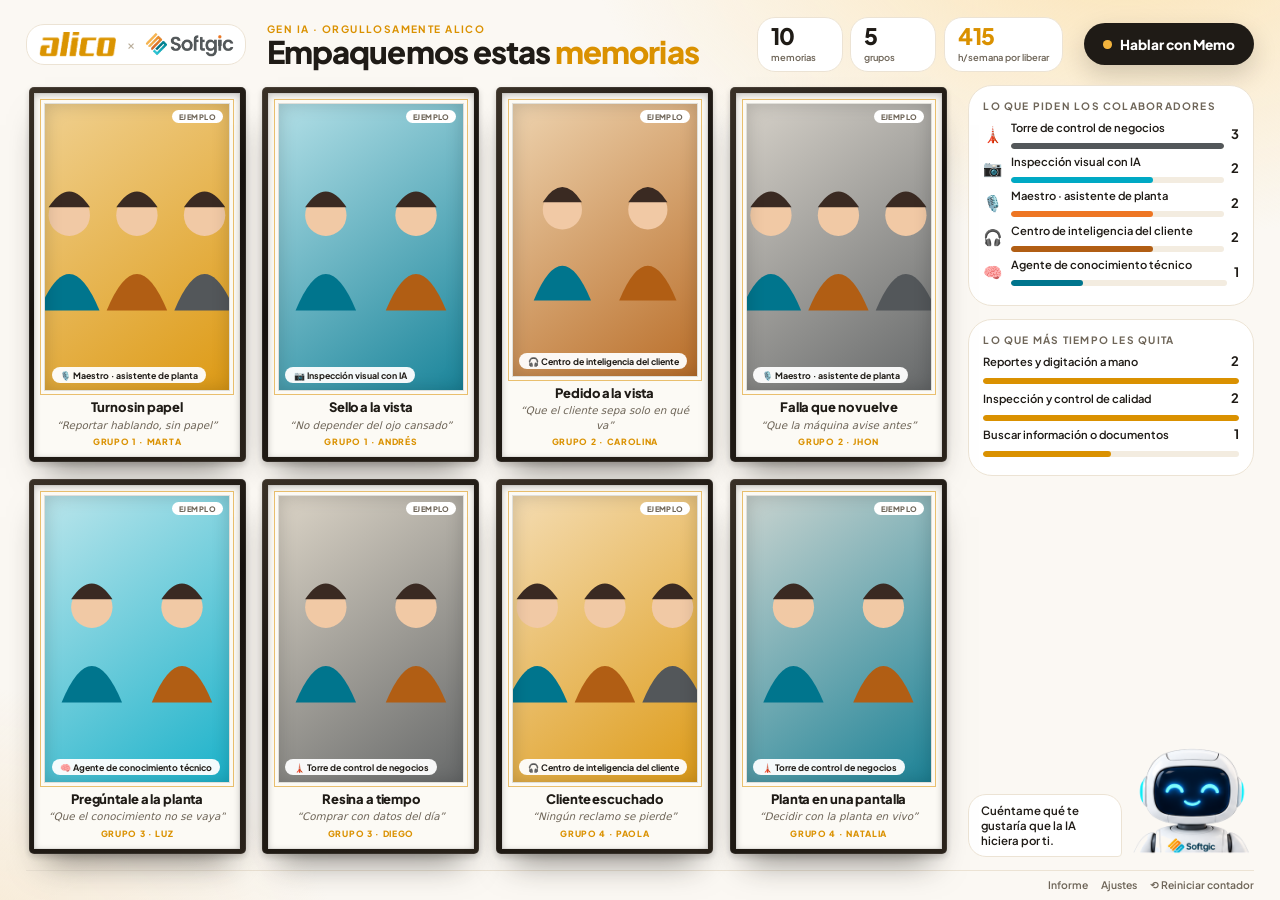
==== commit 25111fb9: "Memorias: discovery de 6 preguntas, micrófono robusto, muro enmarcado, empaque Alico y PIN corregido" ====
--- a/index.html
+++ b/index.html
@@ -28,17 +28,22 @@
 @keyframes pl{70%{box-shadow:0 0 0 10px #F2B33D00}}
 /* cuerpo */
 .main{min-width:0;display:grid;grid-template-columns:minmax(0,1fr) 22rem;gap:1.4rem;min-height:0}
-.wall{display:grid;grid-template-columns:repeat(4,minmax(0,1fr));grid-auto-rows:minmax(0,1fr);gap:1rem;min-height:0}
-.gc{background:var(--card);border:1px solid var(--line);border-radius:var(--r);overflow:hidden;display:flex;flex-direction:column;cursor:pointer;box-shadow:0 6px 18px rgba(80,60,20,.06);transition:transform .2s,box-shadow .2s;animation:in .6s cubic-bezier(.2,.9,.3,1) both}
-.gc:hover{transform:translateY(-4px);box-shadow:0 14px 30px rgba(80,60,20,.12)}
+.wall{display:grid;grid-template-columns:repeat(4,minmax(0,1fr));grid-template-rows:repeat(2,minmax(0,1fr));gap:1.3rem;min-height:0;padding:.2rem}
+/* cada memoria es un cuadro: marco delgado, paspartú marfil, filete dorado y ficha de museo */
+.gc{position:relative;padding:.42rem;border-radius:5px;cursor:pointer;background:linear-gradient(145deg,#3A3127 0%,#16120E 45%,#2A231B 100%);box-shadow:0 22px 32px -16px rgba(31,27,22,.55),0 3px 6px rgba(31,27,22,.18),inset 0 0 0 1px rgba(255,255,255,.08);transition:transform .25s,box-shadow .25s;animation:in .6s cubic-bezier(.2,.9,.3,1) both;min-height:0;display:flex}
+.gc.gold{background:linear-gradient(140deg,#FBE3A3 0%,#C98A08 30%,#F6CB63 52%,#A86E00 78%,#F2B33D 100%)}
+.gc:hover{transform:translateY(-5px) rotate(-.3deg);box-shadow:0 30px 40px -18px rgba(31,27,22,.6),0 4px 8px rgba(31,27,22,.2)}
+.gc .mat{flex:1;min-height:0;display:flex;flex-direction:column;background:#FCFAF5;padding:.85rem .85rem 0;box-shadow:inset 0 2px 7px rgba(0,0,0,.22),inset 0 0 0 1px rgba(0,0,0,.05)}
 @keyframes in{from{opacity:0;transform:translateY(14px) scale(.98)}}
-.gc .ph{position:relative;flex:1;min-height:0;background:var(--goldL)}.gc .ph img{width:100%;height:100%;object-fit:cover;display:block}
-.gc .cs{position:absolute;left:.6rem;bottom:.6rem;background:rgba(255,255,255,.94);border-radius:99px;padding:.22rem .7rem;font-size:.72rem;font-weight:700;display:flex;gap:.3rem;align-items:center}
-.gc .ej{position:absolute;right:.6rem;top:.6rem;background:#fff;border-radius:99px;padding:.1rem .55rem;font-size:.6rem;font-weight:800;letter-spacing:.06em;color:var(--mut)}
-.gc .in{padding:.75rem .95rem .85rem}
-.gc h3{margin:0;font-size:1.05rem;font-weight:800;letter-spacing:-.01em;white-space:nowrap;overflow:hidden;text-overflow:ellipsis}
-.gc q{display:-webkit-box;-webkit-line-clamp:2;-webkit-box-orient:vertical;overflow:hidden;font-size:.84rem;color:var(--mut);margin:.25rem 0 .4rem;line-height:1.35}
-.gc .ft{font-size:.72rem;font-weight:700;color:var(--gold)}
+.gc .ph{position:relative;flex:1;min-height:0;background:var(--goldL);box-shadow:0 0 0 1px rgba(31,27,22,.12),0 0 0 4px #FCFAF5,0 0 0 5px rgba(218,145,0,.55)}.gc .ph img{width:100%;height:100%;object-fit:cover;display:block}
+.gc .ph:after{content:"";position:absolute;inset:0;box-shadow:inset 0 0 18px rgba(0,0,0,.18);pointer-events:none}
+.gc .cs{position:absolute;left:.5rem;bottom:.5rem;background:rgba(255,255,255,.94);border-radius:99px;padding:.2rem .65rem;font-size:.68rem;font-weight:700;display:flex;gap:.3rem;align-items:center;z-index:1}
+.gc .ej{position:absolute;right:.5rem;top:.5rem;background:#fff;border-radius:99px;padding:.1rem .5rem;font-size:.58rem;font-weight:800;letter-spacing:.06em;color:var(--mut);z-index:1}
+.gc .in{padding:.7rem .2rem .75rem;text-align:center}
+.gc h3{margin:0;font-size:1rem;font-weight:800;letter-spacing:-.01em;white-space:nowrap;overflow:hidden;text-overflow:ellipsis}
+.gc q{display:-webkit-box;-webkit-line-clamp:2;-webkit-box-orient:vertical;overflow:hidden;font-size:.8rem;color:var(--mut);margin:.2rem 0 .35rem;line-height:1.35;font-style:italic}
+.gc .ft{font-size:.66rem;font-weight:800;color:var(--gold);letter-spacing:.08em;text-transform:uppercase;white-space:nowrap;overflow:hidden;text-overflow:ellipsis}
+.gc .nw{position:absolute;top:-.55rem;left:50%;transform:translateX(-50%);background:var(--ink);color:#F2B33D;font-size:.6rem;font-weight:800;letter-spacing:.12em;padding:.2rem .6rem;border-radius:99px;z-index:2}
 .empty{grid-column:1/-1;grid-row:1/-1;display:grid;place-items:center;text-align:center;color:var(--mut);font-size:1.3rem}
 .side{display:flex;flex-direction:column;gap:1rem;min-height:0}
 .pnl{background:#fff;border:1px solid var(--line);border-radius:var(--r);padding:1rem 1.1rem}
@@ -119,12 +124,13 @@
 .fld input,.fld select,.fld textarea{width:100%;border:1.5px solid var(--line);border-radius:14px;padding:.75rem .9rem;font:inherit;font-size:1rem;background:#FFFCF6}
 .fld{margin-bottom:.8rem}
 .chk{display:flex;gap:.7rem;align-items:flex-start;font-size:.92rem;margin:.5rem 0;color:var(--mut)}.chk input{width:1.3rem;height:1.3rem;accent-color:var(--gold);margin-top:.1rem}
-.idea{display:grid;grid-template-columns:15rem 1fr;gap:1.4rem;align-items:start}
-.pack{background:linear-gradient(160deg,#fff 0%,#FFF4DE 100%);border:1px solid var(--line);border-radius:26px;padding:1.2rem;text-align:center;position:relative;overflow:hidden}
-.pack:before{content:"";position:absolute;left:0;right:0;top:0;height:3.2rem;background:linear-gradient(90deg,var(--gold),var(--gold2))}
-.pack img.al{position:relative;height:1.3rem;margin:.15rem auto 1.5rem;display:block;filter:brightness(0) invert(1)}
-.pack h3{margin:.2rem 0;font-size:1.25rem;font-weight:800}.pack p{margin:0;color:var(--mut);font-size:.85rem}
-.pack .tg{display:inline-block;margin-top:.7rem;background:#fff;border:1px solid var(--line);border-radius:99px;padding:.2rem .7rem;font-size:.75rem;font-weight:700}
+.idea{display:grid;grid-template-columns:17rem 1fr;gap:1.6rem;align-items:start}
+.pkw{position:relative;padding:.6rem;border-radius:28px;background:radial-gradient(120% 90% at 50% 30%,#2A2219 0%,#0E0C0A 70%);box-shadow:0 24px 50px -20px rgba(31,27,22,.6)}
+.pkw .bd{position:absolute;left:.9rem;top:.9rem;z-index:2;font-size:.66rem;font-weight:800;letter-spacing:.08em;text-transform:uppercase;background:rgba(242,179,61,.16);color:#F2B33D;border:1px solid rgba(242,179,61,.4);border-radius:99px;padding:.2rem .6rem}
+.via{display:flex;gap:.6rem;align-items:center;flex-wrap:wrap;font-size:.82rem;color:var(--mut);margin:.2rem 0 .9rem}.via b{color:var(--gold)}
+.safe{display:flex;gap:.9rem;align-items:flex-start;background:linear-gradient(135deg,#FFF7E6,#fff);border:1px solid #F3D9A6;border-radius:18px;padding:.9rem 1.1rem;margin:.4rem 0 1rem;font-size:.95rem;line-height:1.45}.safe span{font-size:1.8rem}
+.und{display:none;margin:.6rem 0 0;font-size:.88rem;font-weight:600;color:var(--ink);background:var(--goldL);border-radius:12px;padding:.5rem .8rem}.und.on{display:block}
+.memo-pre{color:var(--gold2)}
 .vid{position:relative;border-radius:24px;overflow:hidden;background:#000;aspect-ratio:4/3;max-height:55vh;margin:0 auto}.vid video,.vid img{width:100%;height:100%;object-fit:cover;display:block}
 .cd{position:absolute;inset:0;display:grid;place-items:center;font-size:8rem;font-weight:800;color:#fff;text-shadow:0 0 30px #000;pointer-events:none}
 .frame{position:absolute;inset:6%;border:3px dashed rgba(255,255,255,.7);border-radius:20px;pointer-events:none}
@@ -147,7 +153,7 @@
     <aside class="side">
       <div class="pnl"><h4>Lo que piden los colaboradores</h4><div id="votes"></div></div>
       <div class="pnl"><h4>Lo que más tiempo les quita</h4><div id="pains"></div></div>
-      <div class="memoBox"><div class="say" id="say">Cuéntame en 5 minutos qué te gustaría que la IA hiciera por ti.</div><div id="memoTop"></div></div>
+      <div class="memoBox"><div class="say" id="say">Cuéntame qué te gustaría que la IA hiciera por ti.</div><div id="memoTop"></div></div>
     </aside>
   </div>
   <footer class="foot"><div class="tick"><span id="tk"></span></div><a class="lnk" href="admin.html">Informe</a><button class="lnk" id="set">Ajustes</button><button class="lnk" id="rst" title="Reinicia los contadores del muro (no borra nada)">⟲ Reiniciar contador</button></footer>
@@ -161,6 +167,7 @@
 (() => {
 'use strict';
 const $ = AL.$, esc = AL.esc, $$ = s => [...document.querySelectorAll(s)], H = id => document.getElementById(id);
+{ const st = document.createElement('style'); st.textContent = MEM.empaqueCSS; document.head.appendChild(st); }
 
 /* ============================ muro ============================ */
 let page = 0; const PER = 8;
@@ -171,44 +178,42 @@
   const mv = Math.max(1, ...s.casos.map(c => c.votos));
   H('votes').innerHTML = s.casos.slice().sort((a, b) => b.votos - a.votos).map(c => `<div class="vb"><span class="ic">${c.ic}</span><span class="nm">${esc(c.n)}</span><b>${c.votos}</b><span class="tr"><i style="width:${c.votos / mv * 100}%;background:${c.c}"></i></span></div>`).join('');
   const md = Math.max(1, ...s.dolores.map(d => d[2]));
-  H('pains').innerHTML = s.dolores.slice(0, 3).map(([, n, k]) => `<div class="vb" style="grid-template-columns:1fr auto"><span class="nm" style="grid-column:1">${esc(n)}</span><b style="grid-row:auto">${k}</b><span class="tr" style="grid-column:1/-1"><i style="width:${k / md * 100}%;background:var(--gold)"></i></span></div>`).join('') || '<p class="hint">Aún sin respuestas.</p>';
-  const tk = l.slice(0, 14).map(r => `<i>“${esc((r.t || [])[0] || (r.h || {}).eslogan || '')}” — <b>${esc(r.participante || '')}</b>, ${esc(r.area || '')}</i>`).join('');
+  H('pains').innerHTML = s.dolores.filter(d => d[2]).slice(0, 3).map(([, n, k]) => `<div class="vb" style="grid-template-columns:1fr auto"><span class="nm" style="grid-column:1">${esc(n)}</span><b style="grid-row:auto">${k}</b><span class="tr" style="grid-column:1/-1"><i style="width:${k / md * 100}%;background:var(--gold)"></i></span></div>`).join('') || '<p class="hint">Aún sin respuestas.</p>';
+  const tk = l.slice(0, 14).map(r => `<i>“${esc((r.t || [])[0] || (r.h || {}).eslogan || '')}” — <b>${esc(MEM.nombre(r))}</b>, ${esc(r.area || '')}</i>`).join('');
   H('tk').innerHTML = tk || '<i>Sé la primera persona en dejar su memoria.</i>';
 }
 function renderWall() {
   const l = vis(), pages = Math.max(1, Math.ceil(l.length / PER)); if (page >= pages) page = 0;
-  const sl = l.slice(page * PER, page * PER + PER);
+  const sl = l.slice(page * PER, page * PER + PER), nuevo = l.find(r => !r.ejemplo);
   if (!l.length) { H('wall').innerHTML = '<div class="empty">✨ El muro está listo.<br>Toca «Hablar con Memo» para dejar la primera memoria.</div>'; return; }
-  H('wall').style.gridTemplateColumns = `repeat(${sl.length <= 3 ? Math.max(sl.length, 2) : 4},minmax(0,1fr))`;
-  H('wall').innerHTML = sl.map((r, i) => { const c = MEM.caso((r.a || {}).caso) || {}, h = r.h || {};
-    return `<div class="gc" data-id="${r.id}" style="animation-delay:${i * .06}s"><div class="ph">${r.foto ? `<img src="${r.foto}" alt="">` : `<div style="height:100%;display:grid;place-items:center;font-size:3rem">💡</div>`}${r.ejemplo ? '<span class="ej">EJEMPLO</span>' : ''}${c.n ? `<span class="cs">${c.ic} ${esc(c.n)}</span>` : ''}</div>
-    <div class="in"><h3>${esc(h.nombre_idea || r.grupo)}</h3><q>${esc((r.t || [])[0] || h.eslogan || '')}</q><div class="ft">${esc(r.grupo)} · ${esc(r.participante || '')} · ${esc(r.area || '')}</div></div></div>`; }).join('');
+    H('wall').innerHTML = sl.map((r, i) => { const c = MEM.caso((r.a || {}).caso) || {}, h = r.h || {}, gold = nuevo && r.id === nuevo.id;
+    return `<div class="gc ${gold ? 'gold' : ''}" data-id="${r.id}" style="animation-delay:${i * .06}s">${gold ? '<span class="nw">LA MÁS RECIENTE</span>' : ''}<div class="mat"><div class="ph">${r.foto ? `<img src="${r.foto}" alt="">` : `<div style="height:100%;display:grid;place-items:center;font-size:3rem">💡</div>`}${r.ejemplo ? '<span class="ej">EJEMPLO</span>' : ''}${c.n ? `<span class="cs">${c.ic} ${esc(c.n)}</span>` : ''}</div>
+    <div class="in"><h3>${esc(h.nombre_idea || r.grupo)}</h3><q>${esc(h.eslogan || (r.t || [])[0] || '')}</q><div class="ft">${esc(r.grupo)} · ${esc(MEM.nombre(r))}</div></div></div></div>`; }).join('');
   sl.filter(r => !r.foto && !r.ejemplo).forEach(r => MEM.fetchFoto(r).then(f => f && renderWall()));
 }
 H('wall').onclick = e => { const c = e.target.closest('.gc'); if (c) detalle(c.dataset.id); };
 function detalle(id) {
-  const r = MEM.get(id); if (!r) return; const a = r.a || {}, h = r.h || {}, c = MEM.caso(a.caso) || {};
-  AL.modal(`<div style="font-family:'Plus Jakarta Sans',sans-serif"><div style="display:grid;grid-template-columns:14rem 1fr;gap:1.2rem">${r.foto ? `<img src="${r.foto}" style="width:100%;border-radius:18px">` : '<div></div>'}<div><div class="qn">${esc(r.grupo)} · ${esc(r.area)}</div><h2 style="margin:.2rem 0">${esc(h.nombre_idea || '')}</h2><p style="color:#6E6558">${esc(r.participante)} · ${esc(r.rol || '')}</p><p>${esc(h.historia_usuario || '')}</p></div></div>
-  <div class="sum">${MEM.Q.map((q, i) => `<div><b>${i + 1}. ${esc(q.corto)}</b>${esc(resumenResp(r, i))}</div>`).join('')}<div><b>Padrino o madrina</b>${esc(r.padrino || '—')}</div></div>
+  const r = MEM.get(id); if (!r) return; const h = r.h || {};
+  AL.modal(`<div style="font-family:'Plus Jakarta Sans',sans-serif"><div style="display:grid;grid-template-columns:13rem 1fr;gap:1.3rem;align-items:start"><div class="pkw">${MEM.empaque({ nombre: h.nombre_idea, eslogan: h.eslogan, caso: (r.a || {}).caso, id: r.id })}</div><div>${r.foto ? `<img src="${r.foto}" style="width:100%;max-height:15rem;object-fit:cover;border-radius:14px">` : ''}<div class="qn" style="margin-top:.6rem">${esc(r.grupo)} · ${esc(r.area)}</div><h2 style="margin:.2rem 0">${esc(h.nombre_idea || '')}</h2><p style="color:#6E6558">${esc(MEM.nombre(r))}${r.anon ? '' : ' · ' + esc(r.rol || '')}</p><p>${esc(h.historia_usuario || '')}</p></div></div>
+  <div class="sum">${MEM.Q.map((q, i) => `<div><b>${i + 1}. ${esc(q.corto)}</b>${esc(resumenResp(r, i))}</div>`).join('')}</div>
   <div style="text-align:right;margin-top:1rem"><button class="b2" onclick="AL.closeModal()">Cerrar</button></div></div>`);
 }
 function resumenResp(r, i) {
-  const a = r.a || {}, t = (r.t || [])[i] || '';
-  const k = [MEM.lab(MEM.DOLORES, a.dolor), a.horas != null ? `${MEM.HORAS.find(x => x[1] === a.horas)?.[0] || a.horas + ' h'} · ${MEM.PERSONAS.find(x => x[1] === a.personas)?.[0] || ''}` : '', (MEM.caso(a.caso) || {}).n, (a.ayuda || []).map(x => MEM.lab(MEM.AYUDAS, x)).join(', '), [(a.barreras || []).map(x => MEM.lab(MEM.BARRERAS, x)).join(', '), a.listo ? 'preparación ' + a.listo + '/5' : ''].filter(Boolean).join(' · ')][i];
-  return [k, t].filter(Boolean).join(' — ') || '—';
+  const a = r.a || {}, t = (r.t || [])[i] || '', L = (arr, x) => (x || []).map(k => MEM.lab(arr, k)).join(', ');
+  const k = [MEM.lab(MEM.DOLORES, a.dolor), a.horas != null ? `${a.horas} h/semana · ${(MEM.PERSONAS.find(x => x[1] === a.personas) || [''])[0]}` : '', L(MEM.AYUDAS, a.ayuda), L(MEM.GANAS, a.gana), [L(MEM.APOYOS, a.apoyo), a.listo ? 'ganas de aprender ' + a.listo + '/5' : ''].filter(Boolean).join(' · '), (MEM.caso(a.caso) || {}).n][i];
+  return [k, t ? '«' + t + '»' : ''].filter(Boolean).join(' — ') || '—';
 }
 function refresh() { renderTop(); renderWall(); }
 setInterval(() => { const pages = Math.ceil(vis().length / PER); if (pages > 1 && !H('flow').classList.contains('on')) { page = (page + 1) % pages; renderWall(); } }, 15000);
 H('memoTop').innerHTML = MEM.memo({ size: 110, pose: 'cordialidad' });
-const SAYS = ['Cuéntame en 5 minutos qué te gustaría que la IA hiciera por ti.', '¿Qué tarea te quita más tiempo? Quiero escucharte.', 'Tu voz define por dónde empieza Alico con la IA.', 'Cinco preguntas, una foto y tu memoria queda en el muro.'];
+const SAYS = ['Cuéntame qué te gustaría que la IA hiciera por ti.', 'No es una evaluación: quiero saber dónde te podemos ayudar.', 'Tu voz define por dónde empieza Alico con la IA.', 'Seis preguntas, una foto y tu idea queda empacada en el muro.'];
 let si = 0; setInterval(() => { H('say').textContent = SAYS[++si % SAYS.length]; }, 8000);
 
-/* nuevas memorias desde otros equipos */
 async function poll() { const before = new Set(MEM.list().map(r => r.id)); if (await MEM.pull()) { const nuevas = MEM.list().filter(r => !before.has(r.id) && !r.ejemplo); refresh(); if (nuevas[0] && !H('flow').classList.contains('on')) aviso(nuevas[0]); } }
 setInterval(poll, 12000); poll();
 function aviso(r) {
   const d = document.createElement('div'); d.className = 'toastC'; const h = r.h || {};
-  d.innerHTML = `${r.foto ? `<img src="${r.foto}">` : '<span style="font-size:2rem">🎉</span>'}<div><small>Nueva memoria · ${esc(r.grupo)}</small><b>${esc(h.nombre_idea || '')}</b><small>${esc(r.participante || '')} · ${esc(r.area || '')}</small></div>`;
+  d.innerHTML = `${r.foto ? `<img src="${r.foto}">` : '<span style="font-size:2rem">🎉</span>'}<div><small>Nueva memoria · ${esc(r.grupo)}</small><b>${esc(h.nombre_idea || '')}</b><small>${esc(MEM.nombre(r))} · ${esc(r.area || '')}</small></div>`;
   document.body.appendChild(d); confetti(70); setTimeout(() => d.remove(), 6000);
 }
 function confetti(n = 120) {
@@ -216,11 +221,12 @@
   for (let i = 0; i < n; i++) P.push({ x: innerWidth * (.55 + Math.random() * .45), y: -20 - Math.random() * 200, vx: (Math.random() - .6) * 4, vy: 2 + Math.random() * 4, s: 5 + Math.random() * 6, r: Math.random() * 6, vr: (Math.random() - .5) * .3, c: cols[i % cols.length] });
   let f = 0; (function a() { x.clearRect(0, 0, c.width, c.height); P.forEach(p => { p.x += p.vx; p.y += p.vy; p.r += p.vr; x.save(); x.translate(p.x, p.y); x.rotate(p.r); x.fillStyle = p.c; x.fillRect(-p.s / 2, -p.s / 4, p.s, p.s / 2); x.restore(); }); if (++f < 200) requestAnimationFrame(a); else x.clearRect(0, 0, c.width, c.height); })();
 }
-/* reiniciar contador: no borra nada, solo empieza a contar desde ahora (el informe conserva todo) */
 H('rst').onclick = () => {
-  AL.modal(`<h2>⟲ Reiniciar el contador del muro</h2><p class="muted">El muro y los contadores empiezan desde cero para el siguiente grupo o jornada. <b>No se borra ninguna respuesta</b>: todo sigue en el informe y en Google Sheets.</p><div class="field" style="margin-top:.8rem"><label>PIN del taller</label><input id="rp" type="password" inputmode="numeric"></div><div style="display:flex;gap:.6rem;justify-content:flex-end"><button class="btn gr" onclick="AL.closeModal()">Cancelar</button>${MEM.cfg.desde ? '<button class="btn gr" id="rx">Ver todo otra vez</button>' : ''}<button class="btn" id="ro">Reiniciar ahora</button></div>`);
+  AL.modal(`<h2>⟲ Reiniciar el contador del muro</h2><p class="muted">El muro y los contadores empiezan desde cero para el siguiente grupo o jornada. <b>No se borra ninguna respuesta</b>: todo sigue en el informe y en Google Sheets.</p><div class="field" style="margin-top:.8rem"><label>PIN del taller</label><input id="rp" type="password" inputmode="numeric" autocomplete="off"></div><div style="display:flex;gap:.6rem;justify-content:flex-end"><button class="btn gr" onclick="AL.closeModal()">Cancelar</button>${MEM.cfg.desde ? '<button class="btn gr" id="rx">Ver todo otra vez</button>' : ''}<button class="btn" id="ro">Reiniciar ahora</button></div>`);
+  setTimeout(() => H('rp') && H('rp').focus(), 50);
   const chk = () => { if ($('#rp').value !== AL.cfg.pin) { AL.toast('PIN incorrecto'); return false; } return true; };
   $('#ro').onclick = () => { if (!chk()) return; MEM.cfg.desde = Date.now(); MEM.saveCfg(); AL.closeModal(); page = 0; refresh(); AL.toast('Contador en cero. Todo lo anterior sigue en el informe.'); };
+  $('#rp').addEventListener('keydown', e => { if (e.key === 'Enter') $('#ro').click(); });
   if ($('#rx')) $('#rx').onclick = () => { if (!chk()) return; MEM.cfg.desde = 0; MEM.saveCfg(); AL.closeModal(); refresh(); };
 };
 H('set').onclick = AL.settings;
@@ -229,140 +235,186 @@
 let talkId = 0;
 function speak(t, cb, subEl) {
   const id = ++talkId, words = t.split(/\s+/);
-  if (subEl) { subEl.innerHTML = words.map(w => `<span>${esc(w)} </span>`).join(''); }
-  const spans = subEl ? [...subEl.children] : [], mark = n => spans.forEach((s, i) => s.classList.toggle('on', i <= n));
+  const spans = subEl ? [...subEl.querySelectorAll('span')] : [], mark = n => spans.forEach((s, i) => s.classList.toggle('on', i <= n));
   $$('#flow .memo').forEach(m => m.classList.add('talk'));
   let fallback = null;
-  const done = () => { if (id !== talkId) return; clearInterval(fallback); mark(words.length); $$('#flow .memo').forEach(m => m.classList.remove('talk')); cb && cb(); cb = null; };
-  /* si la voz no reporta palabras, avanzamos los subtítulos al ritmo típico del habla */
-  let k = -1; const startFb = () => { fallback = setInterval(() => { if (id !== talkId) return clearInterval(fallback); k++; mark(k); if (k >= words.length) clearInterval(fallback); }, 330); };
+  const done = () => { if (id !== talkId) return; clearInterval(fallback); mark(words.length); $$('#flow .memo').forEach(m => m.classList.remove('talk')); const c = cb; cb = null; c && c(); };
+  let k = -1; const startFb = () => { clearInterval(fallback); fallback = setInterval(() => { if (id !== talkId) return clearInterval(fallback); k++; mark(k); if (k >= words.length) clearInterval(fallback); }, 330); };
   if (!AL.cfg.voz || !('speechSynthesis' in window)) { startFb(); setTimeout(done, words.length * 330 + 300); return; }
   try {
     speechSynthesis.cancel(); const u = new SpeechSynthesisUtterance(t), v = AL.mejorVoz(); u.lang = v ? v.lang : 'es-CO'; if (v) u.voice = v; u.rate = v && /natural|neural|online/i.test(v.name) ? 1.02 : .97;
-    let got = false; u.onboundary = e => { if (e.name && e.name !== 'word') return; got = true; clearInterval(fallback); const n = t.slice(0, e.charIndex).split(/\s+/).filter(Boolean).length; mark(n); };
+    let got = false; u.onboundary = e => { if (e.name && e.name !== 'word') return; got = true; clearInterval(fallback); mark(t.slice(0, e.charIndex).split(/\s+/).filter(Boolean).length); };
     u.onstart = () => setTimeout(() => { if (!got) startFb(); }, 700); u.onend = done; u.onerror = done; speechSynthesis.speak(u);
     setTimeout(() => { if (!speechSynthesis.speaking && !got && id === talkId) { startFb(); setTimeout(done, words.length * 330); } }, 1500);
   } catch (e) { startFb(); setTimeout(done, words.length * 330); }
 }
-
-/* ============================ entrevista ============================ */
-const LBL = ['Tú', '1', '2', '3', '4', '5', 'Tu idea', 'Foto', 'Listo'];
-const POSES = ['saludo', 'atencion', 'explicacion', 'senalar', 'analisis', 'cordialidad', 'analisis', 'senalar', 'aprobacion', 'alegria'];
-const PI = () => step <= 6 ? step : step - 1; /* «Tu idea» agrupa empacar y revisar */
+const hush = () => { talkId++; try { speechSynthesis.cancel(); } catch (e) {} $$('#flow .memo').forEach(m => m.classList.remove('talk')); };
+
+/* ============================ entrevista: discovery express ============================ */
+const LBL = ['Tú', '1', '2', '3', '4', '5', '6', 'Tu idea', 'Foto', 'Listo'];
+const POSES = ['saludo', 'atencion', 'analisis', 'explicacion', 'cordialidad', 'complicidad', 'senalar', 'aprobacion', 'senalar', 'alegria'];
 let R = null, step = 0;
-const nuevo = () => ({ id: 'm' + AL.uid(), grupo: '', nombre: '', participante: '', rol: '', area: 'Producción', consent: '', fotoOk: true, t: ['', '', '', '', ''], a: { ayuda: [], barreras: [] }, h: null, foto: null, padrino: '' });
+const nuevo = () => ({ id: 'm' + AL.uid(), grupo: '', nombre: '', participante: '', rol: '', area: 'Producción', anon: false, consent: '', fotoOk: true, t: ['', '', '', '', '', ''], pre: [], a: { ayuda: [], gana: [], apoyo: [] }, h: null, foto: null, padrino: '' });
 function openFlow() { R = nuevo(); step = 0; H('flow').classList.add('on'); draw(); }
-function closeFlow() { AL.stopListen(); stopCam(); talkId++; try { speechSynthesis.cancel(); } catch (e) {} H('flow').classList.remove('on'); refresh(); }
+function closeFlow() { AL.stopListen(true); stopCam(); hush(); H('flow').classList.remove('on'); refresh(); }
 H('go').onclick = openFlow;
 document.addEventListener('keydown', e => { if (/INPUT|TEXTAREA|SELECT/.test(document.activeElement.tagName)) return; if ((e.key === 'n' || e.key === 'N') && !H('flow').classList.contains('on')) openFlow(); });
 function shell(memoTxt, inner, o = {}) {
   H('flow').innerHTML = `<div class="fh"><div class="brands" style="padding:.4rem .7rem"><img src="assets/alico.png" alt="Alico" style="height:1.3rem"><span class="x">×</span><img src="assets/softgic.png" alt="Softgic" style="height:1.3rem"></div>
-    <div class="prog">${LBL.map((l, i) => `<div class="${i < PI() ? 'on' : i === PI() ? 'now' : ''}">${i >= 1 && i <= 5 ? 'Pregunta ' + l : l}</div>`).join('')}</div><button class="xb" id="x">✕ Salir</button></div>
-  <div class="fb"><div class="lc">${MEM.memo({ size: 320, pose: POSES[step] })}<div class="sub"><small>🔊 Memo dice</small><p id="subt"></p><button class="rep" id="rep">↻ Repetir</button></div></div><div class="rc" id="rc">${inner}</div></div>`;
+    <div class="prog">${LBL.map((l, i) => `<div class="${i < step ? 'on' : i === step ? 'now' : ''}">${i >= 1 && i <= 6 ? 'Pregunta ' + l : l}</div>`).join('')}</div><button class="xb" id="x">✕ Salir</button></div>
+  <div class="fb"><div class="lc">${MEM.memo({ size: 300, pose: POSES[step] })}<div class="sub"><small>🔊 Memo dice</small><p id="subt"></p><button class="rep" id="rep">↻ Repetir</button></div></div><div class="rc" id="rc">${inner}</div></div>`;
   H('x').onclick = () => { if (step < 9 && !confirm('¿Salir? Se pierde lo que llevas.')) return; closeFlow(); };
-  H('rep').onclick = () => speak(memoTxt, null, H('subt'));
-  H('subt').innerHTML = memoTxt.split(/\s+/).map(w => `<span>${esc(w)} </span>`).join('');
-  if (!o.mute) speak(memoTxt, o.after, H('subt'));
-}
-function draw() { AL.stopListen(); stopCam(); [dIntro, dQ, dQ, dQ, dQ, dQ, dGen, dRev, dFoto][step](); }
-const next = () => { step++; draw(); };
-
-/* --- 0 · presentación --- */
+  const pre = o.pre || '', full = (pre ? pre + ' ' : '') + memoTxt;
+  H('subt').innerHTML = (pre ? `<em class="memo-pre" style="font-style:normal">${pre.split(/\s+/).map(w => `<span>${esc(w)} </span>`).join('')}</em>` : '') + memoTxt.split(/\s+/).map(w => `<span>${esc(w)} </span>`).join('');
+  H('rep').onclick = () => speak(full, null, H('subt'));
+  if (!o.mute) speak(full, o.after, H('subt'));
+}
+function draw() { AL.stopListen(true); stopCam(); [dIntro, dQ, dQ, dQ, dQ, dQ, dQ, dGen, dFoto][step](); }
+
+/* --- 0 · presentación (espacio seguro) --- */
 function dIntro() {
   const gs = ['Grupo 1', 'Grupo 2', 'Grupo 3', 'Grupo 4', 'Grupo 5', 'Grupo 6', 'Grupo 7', 'Grupo 8'];
-  shell('¡Hola! Soy Memo, de Softgic. Te haré cinco preguntas cortas sobre tu trabajo y la inteligencia artificial. Tus respuestas ayudan a decidir por dónde empieza Alico. Primero, preséntate.', `<div class="qn">Antes de empezar</div><h2>¿Quién eres?</h2><p class="hint">Toma 5 minutos. Puedes hablar o escribir.</p>
-  <div class="ql" style="margin-top:.4rem">Tu grupo</div><div class="chips" id="gp">${gs.map(g => `<button data-g="${g}">${g}</button>`).join('')}</div>
+  shell('¡Hola! Soy Memo, de Softgic. Esto no es una evaluación: son seis preguntas para entender tu trabajo y saber dónde la inteligencia artificial, Alico y tus líderes te pueden ayudar. Primero, preséntate.', `<div class="qn">Antes de empezar</div><h2>¿Quién eres?</h2>
+  <div class="safe"><span>🤝</span><div><b>Aquí no hay respuestas buenas ni malas.</b> Lo que cuentes sirve para saber dónde apoyarte. La IA llega para quitarte lo repetitivo y que aprendas cosas nuevas, <b>no para reemplazarte</b>. Si prefieres, tu respuesta puede ser anónima.</div></div>
+  <div class="ql" style="margin-top:.2rem">Tu grupo</div><div class="chips" id="gp">${gs.map(g => `<button data-g="${g}">${g}</button>`).join('')}</div>
   <div class="f2" style="margin-top:.9rem"><div class="fld"><label>Nombre del grupo (opcional)</label><input id="gn" placeholder="Ej.: Los Imparables"></div><div class="fld"><label>Tu nombre</label><input id="pn" placeholder="Ej.: Marta"></div></div>
   <div class="f2"><div class="fld"><label>Tu cargo</label><input id="pr" placeholder="Ej.: Líder de turno"></div><div class="fld"><label>Tu área</label><select id="pa">${MEM.AREAS.map(a => `<option>${a}</option>`).join('')}</select></div></div>
-  <label class="chk"><input type="checkbox" id="c1"><span>Autorizo el tratamiento de mis datos y respuestas para este ejercicio de Alico y Softgic (Ley 1581 de 2012).</span></label>
+  <label class="chk"><input type="checkbox" id="an"><span>Prefiero que <b>mi nombre no aparezca</b> en el muro ni en el informe (solo mi área).</span></label>
+  <label class="chk"><input type="checkbox" id="c1"><span>Autorizo el tratamiento de mis respuestas para este ejercicio de Alico y Softgic (Ley 1581 de 2012).</span></label>
   <label class="chk"><input type="checkbox" id="c2" checked><span>Autorizo el uso de la foto del grupo en el muro y en la memoria del evento.</span></label>
   <div class="nav"><span></span><button class="b1 bg" id="nx">Empezar ➜</button></div>`);
   $$('#gp button').forEach(b => b.onclick = () => { R.grupo = b.dataset.g; $$('#gp button').forEach(x => x.classList.toggle('on', x === b)); });
+  H('an').onchange = e => H('pn').placeholder = e.target.checked ? 'Opcional' : 'Ej.: Marta';
   H('nx').onclick = () => {
-    R.nombre = H('gn').value.trim(); R.participante = H('pn').value.trim(); R.rol = H('pr').value.trim(); R.area = H('pa').value;
+    R.nombre = H('gn').value.trim(); R.participante = H('pn').value.trim(); R.rol = H('pr').value.trim(); R.area = H('pa').value; R.anon = H('an').checked;
     if (!R.grupo && !R.nombre) return AL.toast('Elige tu grupo o escribe su nombre');
-    if (!R.participante) return AL.toast('Escribe tu nombre');
+    if (!R.participante && !R.anon) return AL.toast('Escribe tu nombre o marca la opción anónima');
     if (!H('c1').checked) return AL.toast('Necesito tu autorización para continuar');
-    R.fotoOk = H('c2').checked; R.consent = new Date().toISOString(); R.grupoLabel = R.nombre ? (R.grupo ? R.grupo + ' · ' + R.nombre : R.nombre) : R.grupo; next();
+    R.fotoOk = H('c2').checked; R.consent = new Date().toISOString(); R.grupoLabel = R.nombre ? (R.grupo ? R.grupo + ' · ' + R.nombre : R.nombre) : R.grupo; step++; draw();
   };
 }
 
-/* --- 1 a 5 · preguntas con transcripción en vivo --- */
+/* --- 1 a 6 · preguntas con transcripción en vivo y comprensión automática --- */
 function dQ() {
   const i = step - 1, q = MEM.Q[i], A = R.a;
   let quick = '';
-  if (q.tipo === 'uno') quick = `<div class="ql">Toca la que mejor lo describe</div><div class="chips" id="qk">${q.opts.map(([k, l]) => `<button data-k="${k}" class="${A.dolor === k ? 'on' : ''}">${esc(l)}</button>`).join('')}</div>`;
+  const chip = (arr, sel, multi) => arr.map(([k, l]) => `<button data-k="${k}" class="${(multi ? (A[q.campo] || []).includes(k) : sel === k) ? 'on' : ''}">${esc(l)}</button>`).join('');
+  if (q.tipo === 'uno') quick = `<div class="ql">Toca la que mejor lo describe</div><div class="chips" id="qk">${chip(q.opts, A.dolor)}</div>`;
   if (q.tipo === 'tiempo') quick = `<div class="ql">Horas a la semana</div><div class="chips" id="qh">${MEM.HORAS.map(([l, v]) => `<button data-v="${v}" class="${A.horas === v ? 'on' : ''}">${l}</button>`).join('')}</div><div class="ql">¿A cuántas personas les pasa?</div><div class="chips" id="qp">${MEM.PERSONAS.map(([l, v]) => `<button data-v="${v}" class="${A.personas === v ? 'on' : ''}">${l}</button>`).join('')}</div>`;
+  if (q.tipo === 'varios') quick = `<div class="ql">Elige hasta ${q.max}</div><div class="chips" id="qm">${chip(q.opts, null, true)}</div>`;
+  if (q.tipo === 'apoyo') quick = `<div class="ql">Lo que más te ayudaría (hasta ${q.max})</div><div class="chips" id="qm">${chip(q.opts, null, true)}</div><div class="ql">¿Qué tantas ganas tienes de aprender a trabajar con IA?</div><div class="ready" id="qr">${MEM.LISTO.map((e, k) => `<button data-v="${k + 1}" class="${A.listo === k + 1 ? 'on' : ''}" title="${k + 1} de 5">${e}</button>`).join('')}</div>`;
   if (q.tipo === 'caso') quick = `<div class="ql">Elige un caso</div><div class="cases" id="qc">${MEM.CASOS.map(c => `<button data-k="${c.id}" class="${A.caso === c.id ? 'on' : ''}"><span>${c.ic}</span>${esc(c.n)}</button>`).join('')}</div>`;
-  if (q.tipo === 'varios') quick = `<div class="ql">Elige hasta ${q.max}</div><div class="chips" id="qm">${q.opts.map(([k, l]) => `<button data-k="${k}" class="${A.ayuda.includes(k) ? 'on' : ''}">${esc(l)}</button>`).join('')}</div>`;
-  if (q.tipo === 'adopcion') quick = `<div class="ql">Lo que necesitarías (hasta ${q.max})</div><div class="chips" id="qm">${q.opts.map(([k, l]) => `<button data-k="${k}" class="${A.barreras.includes(k) ? 'on' : ''}">${esc(l)}</button>`).join('')}</div><div class="ql">¿Qué tan listo te sientes?</div><div class="ready" id="qr">${MEM.LISTO.map((e, k) => `<button data-v="${k + 1}" class="${A.listo === k + 1 ? 'on' : ''}" title="${k + 1} de 5">${e}</button>`).join('')}</div>`;
   const conv = MEM.Q.slice(0, i).map((qq, k) => `<div class="it"><span class="n">${k + 1}</span><div><b>${esc(qq.corto)}</b>${esc(resumenResp(R, k))}</div></div>`).join('');
-  shell(q.q, `<div class="qn">Pregunta ${i + 1} de 5</div><h2>${esc(q.corto)}</h2><p class="hint">${esc(q.hint)}</p>
+  shell(q.q, `<div class="qn">Pregunta ${i + 1} de 6</div><h2>${esc(q.corto)}</h2><p class="hint">${esc(q.hint)}</p>
     <div class="live" id="live"></div>
-    <div class="mrow"><button class="mic" id="mic" title="Hablar">🎙️</button><div class="wave off" id="wave">${'<i></i>'.repeat(9)}</div><div class="mst" id="mst">Toca el micrófono y cuéntame<small>Verás tus palabras aquí mientras hablas</small></div><button class="edit" id="ed">✍️ Escribir</button></div>
+    <div class="mrow"><button class="mic" id="mic" title="Hablar">🎙️</button><div class="wave off" id="wave">${'<i></i>'.repeat(9)}</div><div class="mst" id="mst"></div><button class="edit" id="ed">✍️ Escribir</button></div>
+    <div class="und" id="und"></div>
     ${quick}
     <div class="ejs">${q.ej.map(e => `<button data-e="${esc(e)}">💬 ${esc(e)}</button>`).join('')}</div>
-    <div class="nav"><button class="b2" id="bk">← Atrás</button><button class="b1 ${i === 4 ? 'bg' : ''}" id="nx">${i === 4 ? 'Empacar mi idea 🎁' : 'Siguiente ➜'}</button></div>
-    ${conv ? `<details class="conv" open><summary>Lo que llevamos</summary>${conv}</details>` : ''}`, { after: () => { if (!R.t[i]) startMic(); } });
-  let fin = R.t[i] || '', inter = '', editing = false, ses = 0;
-  /* corta la escucha conservando todo lo dicho hasta ahora (onText ya lo dejó en R.t[i]) */
-  const cortar = () => { if (AL.listening()) { fin = (R.t[i] || fin).trim(); inter = ''; ses++; AL.stopListen(); setRec(false); } };
-  const paint = () => { if (editing) return; H('live').innerHTML = fin || inter ? `${esc(fin)} <span class="int">${esc(inter)}</span>${AL.listening() ? '<span class="cur"></span>' : ''}` : `<span class="ph">${AL.listening() ? 'Te escucho…' : 'Tu respuesta aparecerá aquí.'}</span>${AL.listening() ? '<span class="cur"></span>' : ''}`; H('live').scrollTop = 1e6; };
-  const setRec = on => { H('mic').classList.toggle('on', on); H('wave').classList.toggle('off', !on); H('live').classList.toggle('rec', on); H('mic').textContent = on ? '⏹' : '🎙️'; H('mst').innerHTML = on ? 'Te estoy escuchando…<small>Habla con naturalidad. Toca ⏹ cuando termines.</small>' : (fin ? 'Listo. Puedes seguir hablando o corregir.<small>Toca 🎙️ para agregar más</small>' : 'Toca el micrófono y cuéntame<small>Verás tus palabras aquí mientras hablas</small>'); paint(); };
-  function startMic() {
-    if (AL.listening() || editing) return; const base = fin ? fin + ' ' : '', my = ++ses;
-    const ok = AL.listen({ continuous: true, onText: t => { if (my !== ses) return; const all = (base + t).trim(); fin = base.trim(); inter = t; H('live') && (H('live').innerHTML = `${esc(base)}<span>${esc(t)}</span><span class="cur"></span>`); R.t[i] = all; },
-      onEnd: f => { if (my !== ses) return; fin = (base + (f || inter)).trim(); inter = ''; R.t[i] = fin; if (H('mic')) setRec(false); } });
-    if (ok) setRec(true);
+    <div class="nav"><button class="b2" id="bk">← Atrás</button><button class="b1 ${i === 5 ? 'bg' : ''}" id="nx">${i === 5 ? 'Empacar mi idea 🎁' : 'Siguiente ➜'}</button></div>
+    ${conv ? `<details class="conv"><summary>Lo que llevamos (${i})</summary>${conv}</details>` : ''}`, { pre: R.pre[i], after: () => { if (!R.t[i] && AL.micOk) startMic(); } });
+  let fin = R.t[i] || '', inter = '', editing = false;
+  const paint = () => { if (editing || !H('live')) return; const on = AL.listening(); H('live').innerHTML = fin || inter ? `${esc(fin)} <span class="int">${esc(inter)}</span>${on ? '<span class="cur"></span>' : ''}` : `<span class="ph">${on ? 'Te escucho…' : 'Tu respuesta aparecerá aquí mientras hablas.'}</span>${on ? '<span class="cur"></span>' : ''}`; H('live').scrollTop = 1e6; };
+  const setRec = on => { if (!H('mic')) return; H('mic').classList.toggle('on', on); H('wave').classList.toggle('off', !on); H('live').classList.toggle('rec', on); H('mic').textContent = on ? '⏹' : '🎙️'; H('mst').innerHTML = on ? 'Te estoy escuchando…<small>Habla con naturalidad. Toca ⏹ cuando termines.</small>' : (fin ? 'Listo. Puedes seguir hablando o corregir.<small>Toca 🎙️ para agregar más</small>' : 'Toca el micrófono y cuéntame<small>Verás tus palabras aquí mientras hablas</small>'); paint(); };
+  /* Memo «entiende» la respuesta y marca la opción por la persona (se puede cambiar) */
+  const entender = () => {
+    const txt = fin; if (!txt) return; let dijo = '';
+    if (q.tipo === 'tiempo') { const n = MEM.numeros(txt); if (n.horas && !A.horas) { A.horas = n.horas; dijo += n.horas + ' h a la semana'; } if (n.personas && !A.personas) { A.personas = n.personas; dijo += (dijo ? ' · ' : '') + MEM.PERSONAS.find(x => x[1] === n.personas)[0]; } }
+    else { const sg = MEM.sugerir(q.k === 'dolor' ? 'dolor' : q.k, txt);
+      if (sg.length) {
+        if (q.tipo === 'uno' && !A.dolor) { A.dolor = sg[0]; dijo = MEM.lab(MEM.DOLORES, sg[0]); }
+        if (q.tipo === 'caso' && !A.caso) { A.caso = sg[0]; dijo = MEM.caso(sg[0]).n; }
+        if ((q.tipo === 'varios' || q.tipo === 'apoyo') && !(A[q.campo] || []).length) { A[q.campo] = sg.slice(0, q.max); dijo = A[q.campo].map(k => MEM.lab(q.opts, k)).join(' y '); }
+      } }
+    if (dijo) { H('und').innerHTML = `✨ Memo entendió: <b>${esc(dijo)}</b>. Si no es así, toca otra opción.`; H('und').classList.add('on'); syncChips(); }
+  };
+  const syncChips = () => {
+    $$('#qk button').forEach(b => b.classList.toggle('on', A.dolor === b.dataset.k)); $$('#qc button').forEach(b => b.classList.toggle('on', A.caso === b.dataset.k));
+    $$('#qh button').forEach(b => b.classList.toggle('on', A.horas === +b.dataset.v)); $$('#qp button').forEach(b => b.classList.toggle('on', A.personas === +b.dataset.v));
+    $$('#qm button').forEach(b => b.classList.toggle('on', (A[q.campo] || []).includes(b.dataset.k))); $$('#qr button').forEach(b => b.classList.toggle('on', A.listo === +b.dataset.v));
+  };
+  async function startMic() {
+    if (AL.listening() || editing) return;
+    hush();
+    if (!(await AL.pedirMic())) { setRec(false); H('mst').innerHTML = '🔒 Micrófono bloqueado<small>Toca el candado junto a la dirección → Micrófono → Permitir. O usa ✍️ Escribir.</small>'; return; }
+    const base = fin ? fin + ' ' : '';
+    const ok = AL.listen({ continuous: true,
+      onText: t => { inter = ''; fin = (base + t).trim(); R.t[i] = fin; if (H('live')) H('live').innerHTML = `${esc(fin)}<span class="cur"></span>`; },
+      onEnd: f => { fin = (base + f).trim(); inter = ''; R.t[i] = fin; setRec(false); entender(); } });
+    setRec(ok);
   }
   setRec(false);
   H('mic').onclick = () => AL.listening() ? AL.stopListen() : startMic();
-  H('ed').onclick = () => { cortar(); editing = !editing; if (editing) { H('live').innerHTML = `<textarea id="ta" placeholder="Escribe aquí tu respuesta…">${esc(fin)}</textarea>`; H('ta').focus(); H('ta').oninput = e => { fin = e.target.value; R.t[i] = fin; }; H('ed').textContent = '✓ Listo'; } else { H('ed').textContent = '✍️ Escribir'; paint(); } };
-  $$('.ejs button').forEach(b => b.onclick = () => { cortar(); fin = (fin ? fin + ' ' : '') + b.dataset.e; R.t[i] = fin; editing = false; H('ed').textContent = '✍️ Escribir'; paint(); });
-  const one = (sel, set) => $$(sel + ' button').forEach(b => b.onclick = () => { set(b.dataset); $$(sel + ' button').forEach(x => x.classList.toggle('on', x === b)); });
+  H('ed').onclick = () => { AL.stopListen(); editing = !editing; if (editing) { H('live').innerHTML = `<textarea id="ta" placeholder="Escribe aquí tu respuesta…">${esc(fin)}</textarea>`; H('ta').focus(); H('ta').oninput = e => { fin = e.target.value; R.t[i] = fin; }; H('ed').textContent = '✓ Listo'; } else { H('ed').textContent = '✍️ Escribir'; paint(); entender(); } };
+  $$('.ejs button').forEach(b => b.onclick = () => { fin = (fin ? fin + ' ' : '') + b.dataset.e; R.t[i] = fin; editing = false; H('ed').textContent = '✍️ Escribir'; paint(); entender(); });
+  const one = (sel, set) => $$(sel + ' button').forEach(b => b.onclick = () => { set(b.dataset); syncChips(); H('und').classList.remove('on'); });
   one('#qk', d => A.dolor = d.k); one('#qh', d => A.horas = +d.v); one('#qp', d => A.personas = +d.v); one('#qc', d => A.caso = d.k); one('#qr', d => A.listo = +d.v);
-  $$('#qm button').forEach(b => b.onclick = () => { const arr = q.tipo === 'varios' ? A.ayuda : A.barreras, k = b.dataset.k, j = arr.indexOf(k); if (j >= 0) arr.splice(j, 1); else { if (arr.length >= q.max) arr.shift(); arr.push(k); } $$('#qm button').forEach(x => x.classList.toggle('on', arr.includes(x.dataset.k))); });
-  H('bk').onclick = () => { cortar(); step--; draw(); };
-  H('nx').onclick = () => {
-    cortar(); R.t[i] = (editing && H('ta') ? H('ta').value : fin).trim();
-    const falta = q.tipo === 'uno' ? !A.dolor : q.tipo === 'tiempo' ? !(A.horas && A.personas) : q.tipo === 'caso' ? !A.caso : q.tipo === 'varios' ? !A.ayuda.length : !(A.barreras.length && A.listo);
-    if (falta) { const m = q.tipo === 'tiempo' ? 'Toca las horas y las personas, aunque sea aproximado.' : q.tipo === 'adopcion' ? 'Elige qué necesitarías y qué tan listo te sientes.' : 'Toca una de las opciones de abajo: así puedo sumar tu voz al informe.'; AL.toast(m); speak(m, null, H('subt')); return; }
-    next();
+  $$('#qm button').forEach(b => b.onclick = () => { const arr = A[q.campo] = A[q.campo] || [], k = b.dataset.k, j = arr.indexOf(k); if (j >= 0) arr.splice(j, 1); else { if (arr.length >= q.max) arr.shift(); arr.push(k); } syncChips(); H('und').classList.remove('on'); });
+  H('bk').onclick = () => { AL.stopListen(true); hush(); step--; draw(); };
+  H('nx').onclick = async () => {
+    AL.stopListen(true); hush(); R.t[i] = (editing && H('ta') ? H('ta').value : fin).trim(); fin = R.t[i]; entender();
+    const falta = q.tipo === 'uno' ? !A.dolor : q.tipo === 'tiempo' ? !(A.horas && A.personas) : q.tipo === 'caso' ? !A.caso : q.tipo === 'varios' ? !(A[q.campo] || []).length : !((A.apoyo || []).length && A.listo);
+    if (falta) { const m = q.tipo === 'tiempo' ? 'Toca las horas y las personas, aunque sea aproximado.' : q.tipo === 'apoyo' ? 'Elige el apoyo que te serviría y tus ganas de aprender.' : 'Toca una de las opciones: así tu voz suma en el informe.'; AL.toast(m); speak(m, null, null); return; }
+    if (i === 5) { step++; draw(); return; }
+    H('nx').disabled = true; H('nx').innerHTML = '<span style="opacity:.8">Memo está pensando…</span>';
+    R.pre[i + 1] = await reflejo(i); step++; draw();
   };
 }
-
-/* --- 6 · Memo empaca la idea --- */
+/* Memo valida lo que la persona dijo antes de seguir (IA si hay clave; si no, frases cálidas por categoría) */
+async function reflejo(i) {
+  const A = R.a, L = (arr, x) => (x || []).map(k => MEM.lab(arr, k).toLowerCase()).join(' y ');
+  const base = [
+    () => `Gracias por contarlo. ${MEM.lab(MEM.DOLORES, A.dolor)} es justo el tipo de carga que la IA puede aliviar.`,
+    () => `${MEM.horasEquipo(R)} horas a la semana en tu equipo: eso es talento que podemos liberar para lo importante.`,
+    () => `Buena idea. ${L(MEM.AYUDAS, A.ayuda).replace(/^que /, 'Que la IA ')} es posible y se puede aprender paso a paso.`,
+    () => `Me gusta: ${L(MEM.GANAS, A.gana)}. La idea es que la tecnología trabaje para ti, no al revés.`,
+    () => `Anotado. Lo vamos a llevar a Alico y a tus líderes: ${L(MEM.APOYOS, A.apoyo)}.`
+  ][i]();
+  if (!AL.hasIA()) return base;
+  const sys = 'Eres Memo, facilitador cálido de Softgic en un taller de IA con colaboradores de Alico (empaques, Medellín). Responde en español de Colombia, máximo 24 palabras, en una o dos frases: valida lo que la persona dijo sin juzgar, conéctalo con cómo la IA o el apoyo de Alico le puede ayudar a mejorar y aprender. No prometas cifras, no hagas preguntas, no uses comillas.';
+  const u = `Pregunta: ${MEM.Q[i].q}\nRespuesta rápida: ${resumenResp(R, i)}\nLo que dijo: ${R.t[i] || '(no dijo nada más)'}\nÁrea: ${R.area}, cargo: ${R.rol || 'colaborador'}.`;
+  try { const t = await Promise.race([AL.claude(sys, u, { max: 120, tag: 'memorias-reflejo' }), new Promise((_, no) => setTimeout(() => no(new Error('lento')), 4500))]); const c = String(t).replace(/["«»]/g, '').trim(); return c && c.length < 220 ? c : base; } catch (e) { return base; }
+}
+
+/* --- 7 · Memo empaca la idea con IA --- */
 async function dGen() {
-  shell('Gracias. Dame un momento: estoy empacando tu idea.', `<div style="text-align:center;padding:3rem 1rem"><div class="spin2"></div><h2>Memo está empacando tu idea…</h2><p class="hint">Convierto tus respuestas en una oportunidad clara para Alico.</p></div>`);
-  R.h = await historia(); step++; draw();
+  shell('Gracias. Dame un momento: estoy empacando tu idea con todo lo que me contaste.', `<div style="text-align:center;padding:2.5rem 1rem"><div style="max-width:13rem;margin:0 auto;opacity:.92" class="pkw">${MEM.empaque({ nombre: '…', eslogan: 'Empacando tu idea', caso: R.a.caso, id: R.id })}</div><h2 style="margin-top:1rem">Memo está empacando tu idea…</h2><p class="hint">${AL.hasIA() ? 'La IA está redactando el nombre y la historia con tus seis respuestas.' : 'Armando tu idea con tus respuestas.'}</p></div>`);
+  R.h = await historia(); dRev();
 }
 async function historia() {
-  const c = MEM.caso(R.a.caso) || {}, base = historiaBasica();
+  const base = historiaBasica();
   if (!AL.hasIA()) return base;
-  const sys = `Eres Memo, analista de negocio de Softgic. Con las respuestas de un colaborador de Alico (empaques flexibles y termoformados, Medellín) redacta una oportunidad de automatización o IA. Devuelve SOLO JSON: {"nombre_idea":"máx. 5 palabras, atractivo","eslogan":"máx. 10 palabras","historia_usuario":"Como <rol> quiero <capacidad> para <beneficio>","impacto":"1 frase con horas o resultado","prioridad":"Alta|Media|Baja","primer_paso":"1 frase concreta"}. Usa solo lo que dijo; no inventes cifras.`;
-  const u = `Persona: ${R.participante}, ${R.rol || 'sin cargo'}, área ${R.area}.\nTarea que le quita tiempo: ${MEM.lab(MEM.DOLORES, R.a.dolor)} — «${R.t[0]}»\nTiempo: ${R.a.horas} h/semana, ${R.a.personas} personas — «${R.t[1]}»\nCaso que quiere primero: ${c.n} — «${R.t[2]}»\nQué quiere que haga la IA: ${R.a.ayuda.map(k => MEM.lab(MEM.AYUDAS, k)).join(', ')} — «${R.t[3]}»\nQué necesita para adoptarla: ${R.a.barreras.map(k => MEM.lab(MEM.BARRERAS, k)).join(', ')}; preparación ${R.a.listo}/5 — «${R.t[4]}»`;
-  try { const h = AL.parseJSON(await AL.claude(sys, u, { max: 700, tag: 'memorias-historia' })); return Object.assign(base, h, { via: 'ia' }); } catch (e) { return base; }
+  const sys = `Eres Memo, analista de negocio de Softgic. Con las seis respuestas de un colaborador de Alico (empaques flexibles y termoformados, Medellín) redacta su idea de IA como una oportunidad concreta. Devuelve SOLO JSON:
+{"nombre_idea":"2 a 5 palabras, creativo y memorable, en español, sin comillas ni la palabra IA al inicio","eslogan":"máx. 9 palabras, inspirador","historia_usuario":"Como <su cargo> de <su área> quiero <capacidad concreta de IA que pidió> para <beneficio que dijo que ganaría>, sin perder <algo que valora>","impacto":"1 frase con las horas por semana del equipo y el beneficio","prioridad":"Alta|Media|Baja","primer_paso":"1 frase concreta y pequeña para empezar en su área","aprendizaje":"1 frase: qué va a aprender la persona trabajando con esta IA"}
+Usa SOLO lo que dijo; no inventes cifras distintas a las dadas; tono positivo, centrado en ayudar a la persona, nunca en reemplazarla.`;
+  const c = MEM.caso(R.a.caso) || {};
+  const u = MEM.Q.map((q, k) => `${k + 1}. ${q.corto}: ${resumenResp(R, k)}`).join('\n') + `\nCargo: ${R.rol || 'colaborador'} · Área: ${R.area} · Horas del equipo por semana: ${MEM.horasEquipo(R)} · Caso elegido: ${c.n} (${c.valor})`;
+  try { const h = AL.parseJSON(await AL.claude(sys, u, { max: 800, tag: 'memorias-historia' })); return Object.assign(base, h, { via: 'ia' }); } catch (e) { return Object.assign(base, { err: e.message }); }
 }
 function historiaBasica() {
   const c = MEM.caso(R.a.caso) || {}, hrs = MEM.horasEquipo(R), cut = (s, n) => { s = (s || '').replace(/\s+/g, ' ').trim(); return s.length > n ? s.slice(0, n).replace(/\s\S*$/, '') + '…' : s; };
-  const ay = MEM.lab(MEM.AYUDAS, R.a.ayuda[0] || '').replace(/^Que /, 'una IA que ');
-  return { nombre_idea: (c.n || 'Mi idea').replace(/ ·.*/, '') + ' en ' + R.area, eslogan: cut(R.t[2] || ay, 60), historia_usuario: `Como ${(R.rol || 'colaborador').toLowerCase()} de ${R.area} quiero ${ay || 'apoyo de IA'} para ${cut(R.t[0], 80) ? 'dejar de perder tiempo en «' + cut(R.t[0], 80) + '»' : 'trabajar mejor'}.`,
-    impacto: hrs ? `${hrs} horas a la semana del equipo` : 'Menos tiempo en tareas repetitivas', prioridad: hrs > 40 ? 'Alta' : hrs > 10 ? 'Media' : 'Baja', primer_paso: c.piloto || 'Piloto corto en un área', caso: R.a.caso, via: 'reglas' };
-}
-
-/* --- 7 · revisión + padrino --- */
+  const ay = MEM.lab(MEM.AYUDAS, (R.a.ayuda || [])[0] || '').replace(/^Que /, '').toLowerCase(), ga = MEM.lab(MEM.GANAS, (R.a.gana || [])[0] || '').toLowerCase();
+  const NOM = { reportes: 'Turno sin papel', informacion: 'Respuesta al instante', inspeccion: 'Calidad a la vista', paros: 'Máquina que avisa', pedidos: 'Pedido a la vista', solicitudes: 'Cliente escuchado', planeacion: 'Compra inteligente', coordinacion: 'Planta conectada' };
+  return { nombre_idea: (NOM[R.a.dolor] || c.n || 'Mi idea') + ' · ' + R.area, eslogan: cut(R.t[5] || R.t[2] || ga, 60), historia_usuario: `Como ${(R.rol || 'colaborador').toLowerCase()} de ${R.area} quiero una IA que ${ay || 'me apoye'} para ${ga || 'trabajar mejor'}${R.t[0] ? ' y dejar de perder tiempo en «' + cut(R.t[0], 70) + '»' : ''}.`,
+    impacto: hrs ? `${hrs} horas a la semana del equipo para ${ga || 'tareas de más valor'}` : 'Menos tiempo en tareas repetitivas', prioridad: hrs > 40 ? 'Alta' : hrs > 10 ? 'Media' : 'Baja', primer_paso: c.piloto || 'Piloto corto en un área', aprendizaje: 'Trabajar con un asistente de IA en su puesto', caso: R.a.caso, via: 'reglas' };
+}
+
+/* --- revisión: el empaque futurista + historia --- */
 function dRev() {
-  const h = R.h, c = MEM.caso(R.a.caso) || {};
-  shell('Esta es tu idea empacada. Revisa que diga lo que quisiste decir y elige quién la va a apadrinar.', `<div class="qn">Tu idea</div><h2>Así quedó tu memoria</h2>
-  <div class="idea" style="margin-top:.8rem"><div class="pack"><img class="al" src="assets/alico.png" alt="Alico"><h3 id="pk1">${esc(h.nombre_idea)}</h3><p>${esc(h.eslogan || '')}</p><span class="tg">${c.ic || ''} ${esc(c.n || '')}</span><p style="margin-top:.8rem;font-size:.75rem">${esc(R.grupoLabel)} · ${new Date().toLocaleDateString('es-CO')}</p></div>
-  <div><div class="fld"><label>Nombre de la idea</label><input id="rn" value="${esc(h.nombre_idea)}"></div><div class="fld"><label>Historia de usuario</label><textarea id="rh" rows="3">${esc(h.historia_usuario)}</textarea></div>
+  const h = R.h, ia = h.via === 'ia';
+  shell(`Así quedó tu idea empacada: ${h.nombre_idea}. Revisa que diga lo que quisiste decir y elige quién la va a apadrinar.`, `<div class="qn">Tu idea</div><h2>Así quedó tu memoria</h2>
+  <div class="via">${ia ? '✨ <span><b>Redactado con IA</b> a partir de tus seis respuestas.</span>' : `📝 <span>Borrador automático.${AL.hasIA() ? '' : ' Para que la IA lo redacte, conecta la clave de IA en ⚙️ Ajustes.'}</span>`}${AL.hasIA() ? '<button class="edit" id="rg" style="margin-left:0">✨ Redactar otra versión con IA</button>' : ''}</div>
+  <div class="idea"><div class="pkw" id="pkw"><span class="bd">Orgullosamente Alico</span>${MEM.empaque({ nombre: h.nombre_idea, eslogan: h.eslogan, caso: R.a.caso, id: R.id })}</div>
+  <div><div class="fld"><label>Nombre de la idea</label><input id="rn" value="${esc(h.nombre_idea)}"></div><div class="fld"><label>Eslogan</label><input id="re" value="${esc(h.eslogan || '')}"></div><div class="fld"><label>Historia de usuario</label><textarea id="rh" rows="3">${esc(h.historia_usuario)}</textarea></div>
   <div class="f2"><div class="fld"><label>Padrino o madrina (quien la impulsa)</label><input id="pd" placeholder="Ej.: jefe del área" value="${esc(R.padrino)}"></div><div class="fld"><label>Primer paso</label><input id="pp" value="${esc(h.primer_paso || '')}"></div></div>
-  <div class="sum" style="grid-template-columns:repeat(3,1fr)"><div><b>Impacto</b>${esc(h.impacto || '')}</div><div><b>Prioridad</b>${esc(h.prioridad || '')}</div><div><b>Preparación</b>${MEM.LISTO[(R.a.listo || 3) - 1]} ${R.a.listo}/5</div></div></div></div>
+  <div class="sum" style="grid-template-columns:repeat(3,1fr)"><div><b>Impacto</b>${esc(h.impacto || '')}</div><div><b>Lo que vas a aprender</b>${esc(h.aprendizaje || '')}</div><div><b>Ganas de aprender</b>${MEM.LISTO[(R.a.listo || 3) - 1]} ${R.a.listo}/5</div></div></div></div>
   <div class="nav"><button class="b2" id="bk">← Corregir respuestas</button><button class="b1 bg" id="nx">${R.fotoOk ? 'Me gusta · foto 📸' : 'Me gusta · publicar ✨'}</button></div>`);
-  H('rn').oninput = e => H('pk1').textContent = e.target.value;
-  const sync = () => { h.nombre_idea = H('rn').value.trim() || h.nombre_idea; h.historia_usuario = H('rh').value; h.primer_paso = H('pp').value; R.padrino = H('pd').value.trim(); };
+  const repaint = () => { H('pkw').innerHTML = '<span class="bd">Orgullosamente Alico</span>' + MEM.empaque({ nombre: H('rn').value, eslogan: H('re').value, caso: R.a.caso, id: R.id }); };
+  let tt; H('rn').oninput = H('re').oninput = () => { clearTimeout(tt); tt = setTimeout(repaint, 250); };
+  const sync = () => { h.nombre_idea = H('rn').value.trim() || h.nombre_idea; h.eslogan = H('re').value.trim(); h.historia_usuario = H('rh').value; h.primer_paso = H('pp').value; R.padrino = H('pd').value.trim(); };
+  if (H('rg')) H('rg').onclick = async () => { H('rg').disabled = true; H('rg').textContent = 'Redactando…'; R.padrino = H('pd').value.trim(); R.h = await historia(); dRev(); };
   H('bk').onclick = () => { sync(); step = 1; draw(); };
-  H('nx').onclick = () => { sync(); if (R.fotoOk) next(); else publicar(); };
+  H('nx').onclick = () => { sync(); if (R.fotoOk) { step = 8; draw(); } else publicar(); };
 }
 
 /* --- 8 · foto del grupo --- */
@@ -378,24 +430,25 @@
   H('snap').onclick = async () => {
     if (!stream) return AL.toast('Sube una foto o sigue sin ella'); H('snap').disabled = true;
     for (let n = 3; n > 0; n--) { H('cd').textContent = n; await new Promise(r => setTimeout(r, 900)); } H('cd').textContent = '';
-    const v = H('v'), c = document.createElement('canvas'), w = 560, hh = Math.round(w * v.videoHeight / v.videoWidth) || 420; c.width = w; c.height = hh; c.getContext('2d').drawImage(v, 0, 0, w, hh);
-    R.foto = c.toDataURL('image/jpeg', .72); confirmFoto();
+    const v = H('v'), c = document.createElement('canvas'), w = 640, hh = Math.round(w * v.videoHeight / v.videoWidth) || 480; c.width = w; c.height = hh; c.getContext('2d').drawImage(v, 0, 0, w, hh);
+    R.foto = c.toDataURL('image/jpeg', .74); confirmFoto();
   };
 }
-function shrink(f) { return new Promise(res => { const im = new Image(); im.onload = () => { const k = Math.min(1, 560 / im.width), c = document.createElement('canvas'); c.width = im.width * k; c.height = im.height * k; c.getContext('2d').drawImage(im, 0, 0, c.width, c.height); res(c.toDataURL('image/jpeg', .72)); }; im.src = URL.createObjectURL(f); }); }
+function shrink(f) { return new Promise(res => { const im = new Image(); im.onload = () => { const k = Math.min(1, 640 / im.width), c = document.createElement('canvas'); c.width = im.width * k; c.height = im.height * k; c.getContext('2d').drawImage(im, 0, 0, c.width, c.height); res(c.toDataURL('image/jpeg', .74)); }; im.src = URL.createObjectURL(f); }); }
 function confirmFoto() { stopCam(); H('vid').innerHTML = `<img src="${R.foto}">`; $('.nav').innerHTML = `<button class="b2" id="re">🔁 Repetir</button><button class="b1 bg" id="ok">¡Quedó genial! Publicar ✨</button>`; H('re').onclick = () => dFoto(); H('ok').onclick = publicar; }
 
 /* --- 9 · publicado --- */
 function publicar() {
-  const rec = { id: R.id, ts: new Date().toISOString(), sesion: AL.cfg.sesion, grupo: R.grupoLabel, grupo_n: R.grupo, participante: R.participante, rol: R.rol, area: R.area, consent: R.consent, foto_ok: R.fotoOk, t: R.t.slice(), a: JSON.parse(JSON.stringify(R.a)), h: R.h, foto: R.foto, padrino: R.padrino || 'Por definir' };
+  const rec = { id: R.id, ts: new Date().toISOString(), sesion: AL.cfg.sesion, grupo: R.grupoLabel, grupo_n: R.grupo, participante: R.participante, anon: R.anon, rol: R.rol, area: R.area, consent: R.consent, foto_ok: R.fotoOk, t: R.t.slice(), memo: R.pre.filter(Boolean), a: JSON.parse(JSON.stringify(R.a)), h: R.h, foto: R.foto, padrino: R.padrino || 'Por definir' };
   MEM.save(rec); AL.log('memoria_publicada', { caso_id: 'memorias', area: rec.area, via: R.h.via, ok: 'si', detalle: (R.h.nombre_idea || '').slice(0, 100) });
-  step = 9; const c = MEM.caso(rec.a.caso) || {};
-  shell(`¡Gracias, ${R.participante}! Tu memoria ya está en el muro y tu voz quedó en el informe para Alico y Softgic.`, `<div style="text-align:center"><div class="qn">Listo</div><h2 style="font-size:2rem">¡Tu memoria está en el muro! 🎉</h2><p class="hint">Gracias por contarnos qué te gustaría que la IA hiciera por ti.</p>
-    ${rec.foto ? `<img src="${rec.foto}" style="max-width:24rem;width:100%;border-radius:22px;margin:.6rem auto;display:block">` : ''}
-    <div class="sum" style="text-align:left"><div><b>Tu idea</b>${esc(rec.h.nombre_idea)}</div><div><b>El caso que quieres primero</b>${c.ic || ''} ${esc(c.n || '')}</div><div><b>Tiempo que se puede liberar</b>${MEM.horasEquipo(rec)} h/semana del equipo</div><div><b>Padrino o madrina</b>${esc(rec.padrino)}</div></div>
-    <div class="nav" style="justify-content:center"><button class="b1 bg" id="fin">Ver el muro ➜</button></div></div>`);
+  step = 9; const c = MEM.caso(rec.a.caso) || {}, quien = R.anon ? '' : ', ' + R.participante;
+  shell(`¡Gracias${quien}! Tu idea ya está en el muro y tu voz quedó en el informe para Alico y Softgic.`, `<div class="qn" style="text-align:center">Listo</div><h2 style="font-size:2rem;text-align:center">¡Tu memoria está en el muro! 🎉</h2><p class="hint" style="text-align:center">Gracias por contarnos dónde te puede ayudar la IA.</p>
+    <div style="display:grid;grid-template-columns:14rem 1fr;gap:1.4rem;align-items:center;margin-top:.6rem"><div class="pkw">${MEM.empaque({ nombre: rec.h.nombre_idea, eslogan: rec.h.eslogan, caso: rec.a.caso, id: rec.id })}</div>
+    <div>${rec.foto ? `<img src="${rec.foto}" style="width:100%;max-height:16rem;object-fit:cover;border-radius:18px;display:block">` : ''}
+    <div class="sum"><div><b>El caso que quieres primero</b>${c.ic || ''} ${esc(c.n || '')}</div><div><b>Tiempo que se puede liberar</b>${MEM.horasEquipo(rec)} h/semana del equipo</div><div><b>Lo que vas a aprender</b>${esc(rec.h.aprendizaje || '')}</div><div><b>Padrino o madrina</b>${esc(rec.padrino)}</div></div></div></div>
+    <div class="nav" style="justify-content:center"><button class="b1 bg" id="fin">Ver el muro ➜</button></div>`);
   confetti(160);
-  const t = setTimeout(() => H('fin') && H('fin').click(), 20000);
+  const t = setTimeout(() => H('fin') && H('fin').click(), 25000);
   H('fin').onclick = () => { clearTimeout(t); closeFlow(); page = 0; refresh(); aviso(MEM.get(rec.id)); };
 }
 
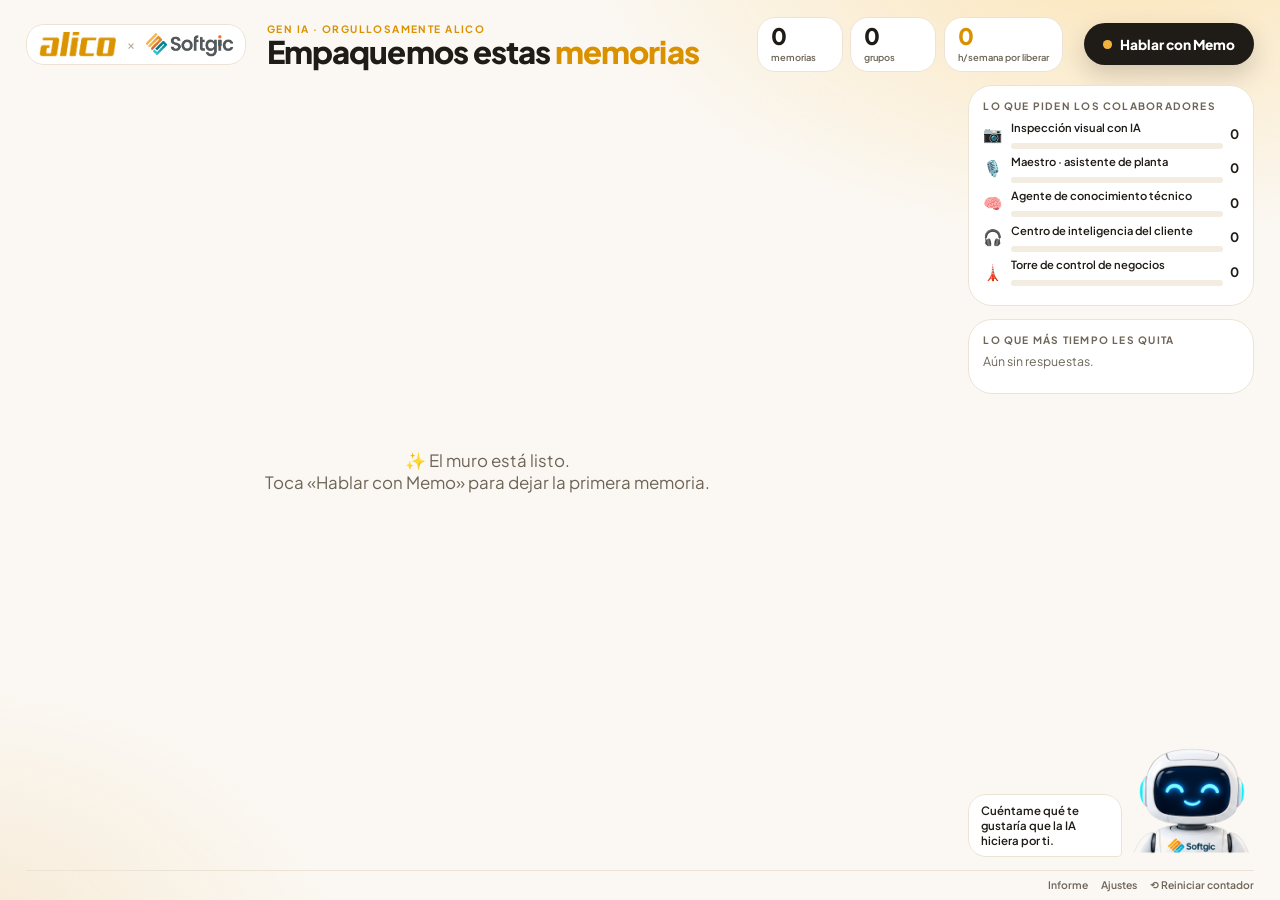
==== commit 09b299a7: "Memo: resumen de la petición con IA, motivo visible si falla, micrófono con medidor y diagnóstico Co" ====
--- a/index.html
+++ b/index.html
@@ -98,7 +98,7 @@
 .mrow{display:flex;align-items:center;gap:1rem;margin:.8rem 0}
 .mic{width:4.6rem;height:4.6rem;border-radius:50%;background:var(--ink);color:#fff;font-size:1.8rem;flex:none;box-shadow:0 8px 20px rgba(31,27,22,.25)}
 .mic.on{background:#D64545;animation:rec 1.3s infinite}@keyframes rec{70%{box-shadow:0 0 0 18px rgba(214,69,69,0)}}
-.wave{display:flex;gap:3px;align-items:center;height:1.6rem}.wave i{width:4px;border-radius:9px;background:var(--gold);height:20%;animation:wv 1s ease-in-out infinite}.wave.off i{animation:none;height:15%;background:#E2D7C4}
+.wave{display:flex;gap:3px;align-items:center;height:1.6rem}.wave.live i{animation:none!important;transition:height .08s}.wave i{width:4px;border-radius:9px;background:var(--gold);height:20%;animation:wv 1s ease-in-out infinite}.wave.off i{animation:none;height:15%;background:#E2D7C4}
 @keyframes wv{50%{height:100%}}
 .mst{font-weight:700;font-size:.95rem}.mst small{display:block;color:var(--mut);font-weight:500;font-size:.8rem}
 .edit{margin-left:auto;background:#fff;border:1px solid var(--line);border-radius:99px;padding:.45rem .9rem;font-weight:700;font-size:.82rem}
@@ -256,7 +256,7 @@
 let R = null, step = 0;
 const nuevo = () => ({ id: 'm' + AL.uid(), grupo: '', nombre: '', participante: '', rol: '', area: 'Producción', anon: false, consent: '', fotoOk: true, t: ['', '', '', '', '', ''], pre: [], a: { ayuda: [], gana: [], apoyo: [] }, h: null, foto: null, padrino: '' });
 function openFlow() { R = nuevo(); step = 0; H('flow').classList.add('on'); draw(); }
-function closeFlow() { AL.stopListen(true); stopCam(); hush(); H('flow').classList.remove('on'); refresh(); }
+function closeFlow() { AL.stopListen(true); medidor(false); stopCam(); hush(); H('flow').classList.remove('on'); refresh(); }
 H('go').onclick = openFlow;
 document.addEventListener('keydown', e => { if (/INPUT|TEXTAREA|SELECT/.test(document.activeElement.tagName)) return; if ((e.key === 'n' || e.key === 'N') && !H('flow').classList.contains('on')) openFlow(); });
 function shell(memoTxt, inner, o = {}) {
@@ -269,7 +269,7 @@
   H('rep').onclick = () => speak(full, null, H('subt'));
   if (!o.mute) speak(full, o.after, H('subt'));
 }
-function draw() { AL.stopListen(true); stopCam(); [dIntro, dQ, dQ, dQ, dQ, dQ, dQ, dGen, dFoto][step](); }
+function draw() { AL.stopListen(true); medidor(false); stopCam(); [dIntro, dQ, dQ, dQ, dQ, dQ, dQ, dGen, dFoto][step](); }
 
 /* --- 0 · presentación (espacio seguro) --- */
 function dIntro() {
@@ -315,7 +315,7 @@
     ${conv ? `<details class="conv"><summary>Lo que llevamos (${i})</summary>${conv}</details>` : ''}`, { pre: R.pre[i], after: () => { if (!R.t[i] && AL.micOk) startMic(); } });
   let fin = R.t[i] || '', inter = '', editing = false;
   const paint = () => { if (editing || !H('live')) return; const on = AL.listening(); H('live').innerHTML = fin || inter ? `${esc(fin)} <span class="int">${esc(inter)}</span>${on ? '<span class="cur"></span>' : ''}` : `<span class="ph">${on ? 'Te escucho…' : 'Tu respuesta aparecerá aquí mientras hablas.'}</span>${on ? '<span class="cur"></span>' : ''}`; H('live').scrollTop = 1e6; };
-  const setRec = on => { if (!H('mic')) return; H('mic').classList.toggle('on', on); H('wave').classList.toggle('off', !on); H('live').classList.toggle('rec', on); H('mic').textContent = on ? '⏹' : '🎙️'; H('mst').innerHTML = on ? 'Te estoy escuchando…<small>Habla con naturalidad. Toca ⏹ cuando termines.</small>' : (fin ? 'Listo. Puedes seguir hablando o corregir.<small>Toca 🎙️ para agregar más</small>' : 'Toca el micrófono y cuéntame<small>Verás tus palabras aquí mientras hablas</small>'); paint(); };
+  const setRec = on => { if (!H('mic')) return; H('mic').classList.toggle('on', on); H('wave').classList.toggle('off', !on); H('live').classList.toggle('rec', on); H('mic').textContent = on ? '⏹' : '🎙️'; H('wave').classList.toggle('live', on && !!meter); H('mst').innerHTML = on ? 'Te estoy escuchando…<small>Habla con naturalidad. Toca ⏹ cuando termines.</small>' : (fin ? 'Listo. Puedes seguir hablando o corregir.<small>Toca 🎙️ para agregar más</small>' : 'Toca el micrófono y cuéntame<small>Verás tus palabras aquí mientras hablas · <a href="#" class="dg">¿No funciona?</a></small>'); paint(); };
   /* Memo «entiende» la respuesta y marca la opción por la persona (se puede cambiar) */
   const entender = () => {
     const txt = fin; if (!txt) return; let dijo = '';
@@ -333,18 +333,28 @@
     $$('#qh button').forEach(b => b.classList.toggle('on', A.horas === +b.dataset.v)); $$('#qp button').forEach(b => b.classList.toggle('on', A.personas === +b.dataset.v));
     $$('#qm button').forEach(b => b.classList.toggle('on', (A[q.campo] || []).includes(b.dataset.k))); $$('#qr button').forEach(b => b.classList.toggle('on', A.listo === +b.dataset.v));
   };
-  async function startMic() {
+  /* el dictado arranca en el mismo toque (el navegador lo exige); el medidor muestra si de verdad llega sonido */
+  let wd = null;
+  function startMic() {
     if (AL.listening() || editing) return;
-    hush();
-    if (!(await AL.pedirMic())) { setRec(false); H('mst').innerHTML = '🔒 Micrófono bloqueado<small>Toca el candado junto a la dirección → Micrófono → Permitir. O usa ✍️ Escribir.</small>'; return; }
-    const base = fin ? fin + ' ' : '';
+    hush(); clearTimeout(wd);
+    const base = fin ? fin + ' ' : ''; let got = false;
     const ok = AL.listen({ continuous: true,
-      onText: t => { inter = ''; fin = (base + t).trim(); R.t[i] = fin; if (H('live')) H('live').innerHTML = `${esc(fin)}<span class="cur"></span>`; },
-      onEnd: f => { fin = (base + f).trim(); inter = ''; R.t[i] = fin; setRec(false); entender(); } });
-    setRec(ok);
+      onText: t => { got = true; inter = ''; fin = (base + t).trim(); R.t[i] = fin; if (H('live')) H('live').innerHTML = `${esc(fin)}<span class="cur"></span>`; },
+      onEnd: f => { clearTimeout(wd); medidor(false); fin = (base + f).trim(); inter = ''; R.t[i] = fin; setRec(false); entender(); if (AL.lastMicError && AL.lastMicError !== 'no-speech' && AL.lastMicError !== 'aborted' && !got) micAviso(AL.lastMicError); },
+      onError: code => micAviso(code) });
+    setRec(ok); if (!ok) { micAviso(window.SpeechRecognition || window.webkitSpeechRecognition ? 'x' : 'sin'); return; }
+    AL.lastMicError = ''; medidor(true);
+    wd = setTimeout(() => { if (!AL.listening() || got || !H('mst')) return; const m = meter ? meter.max() : -1;
+      H('mst').innerHTML = m >= 0 && m < 4 ? '🔇 No llega sonido del micrófono<small>Revisa que no esté silenciado o elige otro en el candado 🔒 → Micrófono. <a href="#" class="dg">Diagnóstico</a></small>' : '🤔 Te oigo, pero el dictado no escribe<small>Usa Chrome o Edge y revisa internet, o toca ✍️ Escribir. <a href="#" class="dg">Diagnóstico</a></small>'; }, 7000);
   }
+  function micAviso(code) {
+    const M = { 'not-allowed': ['🔒 Micrófono bloqueado', 'Toca el candado junto a la dirección → Micrófono → Permitir, y recarga.'], 'service-not-allowed': ['🚫 Este navegador no permite dictar', 'Abre el portal en Google Chrome o Microsoft Edge.'], 'audio-capture': ['🎙️ No encuentro micrófono', 'Conéctalo o revisa que el equipo no lo tenga silenciado.'], 'network': ['📶 El dictado no responde', 'Abre el portal en Chrome o Edge (no dentro de otra app) y revisa internet.'], 'sin': ['🚫 Este navegador no puede dictar', 'Usa Google Chrome o Microsoft Edge, o toca ✍️ Escribir.'] }[code] || ['🎙️ No pude escuchar', 'Toca el micrófono otra vez o usa ✍️ Escribir.'];
+    if (H('mst')) H('mst').innerHTML = `${M[0]}<small>${M[1]} <a href="#" class="dg">Diagnóstico</a></small>`;
+  }
+  H('rc').addEventListener('click', e => { if (e.target.closest('.dg')) { e.preventDefault(); diagnosticoMic(); } });
   setRec(false);
-  H('mic').onclick = () => AL.listening() ? AL.stopListen() : startMic();
+  H('mic').onclick = () => { if (AL.listening()) { AL.stopListen(); medidor(false); } else startMic(); };
   H('ed').onclick = () => { AL.stopListen(); editing = !editing; if (editing) { H('live').innerHTML = `<textarea id="ta" placeholder="Escribe aquí tu respuesta…">${esc(fin)}</textarea>`; H('ta').focus(); H('ta').oninput = e => { fin = e.target.value; R.t[i] = fin; }; H('ed').textContent = '✓ Listo'; } else { H('ed').textContent = '✍️ Escribir'; paint(); entender(); } };
   $$('.ejs button').forEach(b => b.onclick = () => { fin = (fin ? fin + ' ' : '') + b.dataset.e; R.t[i] = fin; editing = false; H('ed').textContent = '✍️ Escribir'; paint(); entender(); });
   const one = (sel, set) => $$(sel + ' button').forEach(b => b.onclick = () => { set(b.dataset); syncChips(); H('und').classList.remove('on'); });
@@ -360,6 +370,37 @@
     R.pre[i + 1] = await reflejo(i); step++; draw();
   };
 }
+/* medidor de sonido real del micrófono (las barras se mueven con la voz) */
+let meter = null;
+async function medidor(on) {
+  if (!on) { if (meter) { meter.stop(); meter = null; } $$('#wave').forEach(w => w.classList.remove('live')); return; }
+  if (meter || !navigator.mediaDevices) return;
+  try {
+    const st = await navigator.mediaDevices.getUserMedia({ audio: true }); AL.micOk = true;
+    if (!AL.listening()) { st.getTracks().forEach(t => t.stop()); return; }
+    const ac = new (window.AudioContext || window.webkitAudioContext)(), an = ac.createAnalyser(); an.fftSize = 256; ac.createMediaStreamSource(st).connect(an);
+    const buf = new Uint8Array(an.frequencyBinCount); let raf = 0, max = 0;
+    const loop = () => { an.getByteTimeDomainData(buf); let pk = 0; for (const v of buf) pk = Math.max(pk, Math.abs(v - 128)); max = Math.max(max, pk); $$('#wave i').forEach((b, k) => b.style.height = Math.max(14, Math.min(100, pk * (1.4 + (k * 37 % 5) / 3))) + '%'); raf = requestAnimationFrame(loop); };
+    meter = { stop() { cancelAnimationFrame(raf); st.getTracks().forEach(t => t.stop()); try { ac.close(); } catch (e) {} $$('#wave i').forEach(b => b.style.height = ''); }, max: () => max };
+    $$('#wave').forEach(w => w.classList.add('live')); loop();
+  } catch (e) { if (e && e.name === 'NotAllowedError') AL.lastMicError = 'not-allowed'; }
+}
+async function diagnosticoMic() {
+  AL.stopListen(true); medidor(false);
+  const SR = !!(window.SpeechRecognition || window.webkitSpeechRecognition), ua = navigator.userAgent, nav = /Edg\//.test(ua) ? 'Microsoft Edge' : /OPR\//.test(ua) ? 'Opera' : /Brave/.test(ua) || navigator.brave ? 'Brave' : /Electron/.test(ua) ? 'Navegador integrado de una app' : /Chrome\//.test(ua) ? 'Google Chrome' : /Firefox/.test(ua) ? 'Firefox' : /Safari/.test(ua) ? 'Safari' : 'Otro';
+  let perm = '¿?'; try { perm = (await navigator.permissions.query({ name: 'microphone' })).state; } catch (e) {}
+  const P = { granted: '✅ Permitido', denied: '❌ Bloqueado', prompt: '⏳ Aún no se ha pedido' }[perm] || perm;
+  AL.modal(`<h2>🔧 Diagnóstico del micrófono</h2><div class="sum" style="grid-template-columns:1fr 1fr"><div><b>Navegador</b>${nav}</div><div><b>Dictado por voz</b>${SR ? '✅ Disponible' : '❌ No disponible: usa Chrome o Edge'}</div><div><b>Permiso del micrófono</b>${P}</div><div><b>Último error del dictado</b>${esc(AL.lastMicError || 'ninguno')}</div><div style="grid-column:1/-1"><b>Prueba de sonido</b><span id="dgs">Habla durante 3 segundos…</span><div style="height:.6rem;background:#F3ECE0;border-radius:99px;margin-top:.4rem;overflow:hidden"><i id="dgb" style="display:block;height:100%;width:0;background:var(--gold);transition:width .1s"></i></div></div></div>
+  <p class="muted small" style="margin-top:.8rem">El dictado necesita <b>Google Chrome o Microsoft Edge</b> con internet y el micrófono permitido (candado 🔒 junto a la dirección). Mientras tanto, siempre puedes usar ✍️ Escribir.</p><div style="text-align:right;margin-top:.6rem"><button class="b1" onclick="AL.closeModal()">Listo</button></div>`);
+  try {
+    const st = await navigator.mediaDevices.getUserMedia({ audio: true }), ac = new (window.AudioContext || window.webkitAudioContext)(), an = ac.createAnalyser(); ac.createMediaStreamSource(st).connect(an);
+    const buf = new Uint8Array(an.frequencyBinCount); let max = 0; const t0 = Date.now();
+    await new Promise(res => { const f = () => { an.getByteTimeDomainData(buf); let pk = 0; for (const v of buf) pk = Math.max(pk, Math.abs(v - 128)); max = Math.max(max, pk); if (H('dgb')) H('dgb').style.width = Math.min(100, pk * 1.6) + '%'; if (Date.now() - t0 < 3000) requestAnimationFrame(f); else res(); }; f(); });
+    st.getTracks().forEach(t => t.stop()); ac.close();
+    if (H('dgs')) H('dgs').innerHTML = max > 6 ? '✅ El micrófono capta tu voz.' : '⚠️ Casi no llega sonido: revisa que el micrófono no esté silenciado o elige otro en el candado 🔒.';
+  } catch (e) { if (H('dgs')) H('dgs').innerHTML = '❌ No pude abrir el micrófono (' + esc(e.name || e.message) + '). Permítelo en el candado 🔒 y recarga.'; }
+}
+
 /* Memo valida lo que la persona dijo antes de seguir (IA si hay clave; si no, frases cálidas por categoría) */
 async function reflejo(i) {
   const A = R.a, L = (arr, x) => (x || []).map(k => MEM.lab(arr, k).toLowerCase()).join(' y ');
@@ -381,31 +422,52 @@
   shell('Gracias. Dame un momento: estoy empacando tu idea con todo lo que me contaste.', `<div style="text-align:center;padding:2.5rem 1rem"><div style="max-width:13rem;margin:0 auto;opacity:.92" class="pkw">${MEM.empaque({ nombre: '…', eslogan: 'Empacando tu idea', caso: R.a.caso, id: R.id })}</div><h2 style="margin-top:1rem">Memo está empacando tu idea…</h2><p class="hint">${AL.hasIA() ? 'La IA está redactando el nombre y la historia con tus seis respuestas.' : 'Armando tu idea con tus respuestas.'}</p></div>`);
   R.h = await historia(); dRev();
 }
+/* respuestas en lenguaje natural para la IA y para el borrador */
+const lst = (arr, x) => { const v = (x || []).map(k => MEM.lab(arr, k).replace(/^Que /, '').toLowerCase()); return v.length > 1 ? v.slice(0, -1).join(', ') + ' y ' + v[v.length - 1] : v[0] || ''; };
+const jsonSuave = t => { try { return AL.parseJSON(t); } catch (e) { const o = {}; ['nombre_idea', 'eslogan', 'historia_usuario', 'impacto', 'prioridad', 'primer_paso', 'aprendizaje'].forEach(k => { const m = String(t).match(new RegExp('"' + k + '"\\s*:\\s*"([\\s\\S]*?)"\\s*[,}]')); if (m) o[k] = m[1].replace(/\\n/g, ' '); }); if (!o.historia_usuario) throw new Error('la IA no devolvió el formato esperado'); return o; } };
 async function historia() {
   const base = historiaBasica();
   if (!AL.hasIA()) return base;
-  const sys = `Eres Memo, analista de negocio de Softgic. Con las seis respuestas de un colaborador de Alico (empaques flexibles y termoformados, Medellín) redacta su idea de IA como una oportunidad concreta. Devuelve SOLO JSON:
-{"nombre_idea":"2 a 5 palabras, creativo y memorable, en español, sin comillas ni la palabra IA al inicio","eslogan":"máx. 9 palabras, inspirador","historia_usuario":"Como <su cargo> de <su área> quiero <capacidad concreta de IA que pidió> para <beneficio que dijo que ganaría>, sin perder <algo que valora>","impacto":"1 frase con las horas por semana del equipo y el beneficio","prioridad":"Alta|Media|Baja","primer_paso":"1 frase concreta y pequeña para empezar en su área","aprendizaje":"1 frase: qué va a aprender la persona trabajando con esta IA"}
-Usa SOLO lo que dijo; no inventes cifras distintas a las dadas; tono positivo, centrado en ayudar a la persona, nunca en reemplazarla.`;
-  const c = MEM.caso(R.a.caso) || {};
-  const u = MEM.Q.map((q, k) => `${k + 1}. ${q.corto}: ${resumenResp(R, k)}`).join('\n') + `\nCargo: ${R.rol || 'colaborador'} · Área: ${R.area} · Horas del equipo por semana: ${MEM.horasEquipo(R)} · Caso elegido: ${c.n} (${c.valor})`;
-  try { const h = AL.parseJSON(await AL.claude(sys, u, { max: 800, tag: 'memorias-historia' })); return Object.assign(base, h, { via: 'ia' }); } catch (e) { return Object.assign(base, { err: e.message }); }
+  const c = MEM.caso(R.a.caso) || {}, A = R.a, hrs = MEM.horasEquipo(R);
+  const sys = `Eres Memo, consultor senior de Softgic. Un colaborador de Alico (empaques flexibles y termoformados, Medellín) acaba de responder un discovery de 6 preguntas sobre IA. Redacta su idea como una PETICIÓN REAL y humana a la gerencia de Alico.
+Devuelve SOLO un JSON válido, sin texto adicional:
+{"nombre_idea":"2 a 5 palabras, creativo, memorable, en español","eslogan":"máximo 9 palabras, inspirador","historia_usuario":"RESUMEN de 3 frases y máximo 70 palabras, en primera persona","impacto":"1 frase con las horas por semana del equipo y el beneficio","prioridad":"Alta|Media|Baja","primer_paso":"1 frase concreta y pequeña","aprendizaje":"1 frase: qué aprenderá la persona"}
+Reglas del RESUMEN (historia_usuario):
+1) Primera frase: parte del SENTIMIENTO real que reflejan sus respuestas (cansancio, frustración, presión, ilusión, orgullo…) y del dolor concreto que contó, con sus horas.
+2) Segunda frase: la petición clara y ejecutiva: qué quiere que haga la IA, empezando por el caso que eligió, y lo que ganaría su equipo y los clientes de Alico.
+3) Tercera frase: el apoyo que pide a Alico y a sus líderes y su disposición a aprender.
+Tono humano, cálido, profesional y ejecutivo; frases cortas; sin tecnicismos, sin listas, sin comillas, sin inventar cifras distintas a las dadas; la IA ayuda a la persona, nunca la reemplaza.`;
+  const u = `Cargo: ${R.rol || 'colaborador'} · Área: ${R.area}
+1. Lo que más tiempo o energía le quita: ${MEM.lab(MEM.DOLORES, A.dolor)}${R.t[0] ? ' — en sus palabras: ' + R.t[0] : ''}
+2. Tiempo: ${A.horas} h a la semana, le pasa a ${(MEM.PERSONAS.find(x => x[1] === A.personas) || [''])[0]} → ${hrs} h/semana del equipo${R.t[1] ? ' — ' + R.t[1] : ''}
+3. Quiere que la IA: ${lst(MEM.AYUDAS, A.ayuda)}${R.t[2] ? ' — ' + R.t[2] : ''}
+4. Ganaría: ${lst(MEM.GANAS, A.gana)}${R.t[3] ? ' — ' + R.t[3] : ''}
+5. Apoyo que pide a Alico y sus líderes: ${lst(MEM.APOYOS, A.apoyo)}; ganas de aprender ${A.listo}/5${R.t[4] ? ' — ' + R.t[4] : ''}
+6. Caso que quiere primero: ${c.n} (${c.valor})${R.t[5] ? ' — ' + R.t[5] : ''}`;
+  let err = '';
+  for (let k = 0; k < 2; k++) {
+    try { const h = jsonSuave(await AL.claude(sys, u, { max: 900, tag: 'memorias-historia' })); return Object.assign(base, h, { via: 'ia', err: '' }); }
+    catch (e) { err = e.message || String(e); if (/x-api-key|authentication|invalid|credit|permission|model/i.test(err)) break; }
+  }
+  return Object.assign(base, { err });
 }
 function historiaBasica() {
-  const c = MEM.caso(R.a.caso) || {}, hrs = MEM.horasEquipo(R), cut = (s, n) => { s = (s || '').replace(/\s+/g, ' ').trim(); return s.length > n ? s.slice(0, n).replace(/\s\S*$/, '') + '…' : s; };
-  const ay = MEM.lab(MEM.AYUDAS, (R.a.ayuda || [])[0] || '').replace(/^Que /, '').toLowerCase(), ga = MEM.lab(MEM.GANAS, (R.a.gana || [])[0] || '').toLowerCase();
-  const NOM = { reportes: 'Turno sin papel', informacion: 'Respuesta al instante', inspeccion: 'Calidad a la vista', paros: 'Máquina que avisa', pedidos: 'Pedido a la vista', solicitudes: 'Cliente escuchado', planeacion: 'Compra inteligente', coordinacion: 'Planta conectada' };
-  return { nombre_idea: (NOM[R.a.dolor] || c.n || 'Mi idea') + ' · ' + R.area, eslogan: cut(R.t[5] || R.t[2] || ga, 60), historia_usuario: `Como ${(R.rol || 'colaborador').toLowerCase()} de ${R.area} quiero una IA que ${ay || 'me apoye'} para ${ga || 'trabajar mejor'}${R.t[0] ? ' y dejar de perder tiempo en «' + cut(R.t[0], 70) + '»' : ''}.`,
-    impacto: hrs ? `${hrs} horas a la semana del equipo para ${ga || 'tareas de más valor'}` : 'Menos tiempo en tareas repetitivas', prioridad: hrs > 40 ? 'Alta' : hrs > 10 ? 'Media' : 'Baja', primer_paso: c.piloto || 'Piloto corto en un área', aprendizaje: 'Trabajar con un asistente de IA en su puesto', caso: R.a.caso, via: 'reglas' };
+  const c = MEM.caso(R.a.caso) || {}, A = R.a, hrs = MEM.horasEquipo(R), cut = (s, n) => { s = (s || '').replace(/\s+/g, ' ').trim(); return s.length > n ? s.slice(0, n).replace(/\s\S*$/, '') + '…' : s; };
+  const SENT = { reportes: 'Hoy siento que buena parte de mi tiempo se va en digitar y armar reportes a mano', informacion: 'Hoy me frustra perder tiempo buscando información y documentos que deberían estar a la mano', inspeccion: 'Hoy siento la presión de revisar la calidad a ojo, sabiendo que un defecto puede llegarle al cliente', paros: 'Hoy me pesa ver cómo los paros y las fallas de las máquinas se repiten sin que podamos anticiparlos', pedidos: 'Hoy siento que perseguir pedidos y despachos me quita energía que podría dar al cliente', solicitudes: 'Hoy siento la presión de atender solicitudes y reclamos que llegan por muchos canales', planeacion: 'Hoy me preocupa planear compras e inventarios con datos que llegan tarde', coordinacion: 'Hoy siento que coordinar áreas y turnos me consume más energía de la que debería' };
+  const CN = { vision: 'Calidad a la vista', maestro: 'Turno que habla', conocimiento: 'Respuesta al instante', reclamos: 'Cliente escuchado', torre: 'Planta en una pantalla' };
+  const ay = lst(MEM.AYUDAS, A.ayuda), ga = lst(MEM.GANAS, A.gana), apo = lst(MEM.APOYOS, A.apoyo), ganas = A.listo >= 4 ? 'Tengo muchas ganas de aprender' : A.listo >= 3 ? 'Estoy dispuesto(a) a aprender' : 'Quiero aprender a mi ritmo';
+  const resumen = `${SENT[A.dolor] || 'Hoy siento que muchas tareas repetitivas me quitan tiempo'}: cerca de ${A.horas} horas a la semana, algo que vive ${A.personas > 1 ? 'mi equipo' : 'mi puesto'}. Le pido a Alico una IA que ${ay || 'me apoye en lo repetitivo'}, empezando por ${c.n || 'un piloto en mi área'}, para lograr ${ga || 'más tiempo para lo importante'} y que nuestros clientes reciban un mejor servicio. ${ganas} y, para lograrlo, le pido a Alico y a mis líderes ${apo || 'acompañamiento'}.`;
+  return { nombre_idea: (CN[A.caso] || 'Mi idea') + ' · ' + R.area, eslogan: cut('IA que ' + (MEM.lab(MEM.AYUDAS, (A.ayuda || [])[0] || '').replace(/^Que /, '').toLowerCase() || 'me ayuda'), 60),
+    historia_usuario: resumen, impacto: hrs ? `${hrs} horas a la semana del equipo para ${ga || 'tareas de más valor'}` : 'Menos tiempo en tareas repetitivas', prioridad: hrs > 40 ? 'Alta' : hrs > 10 ? 'Media' : 'Baja', primer_paso: c.piloto || 'Piloto corto en un área', aprendizaje: 'Trabajar con un asistente de IA en su puesto', caso: A.caso, via: 'reglas' };
 }
 
 /* --- revisión: el empaque futurista + historia --- */
 function dRev() {
   const h = R.h, ia = h.via === 'ia';
   shell(`Así quedó tu idea empacada: ${h.nombre_idea}. Revisa que diga lo que quisiste decir y elige quién la va a apadrinar.`, `<div class="qn">Tu idea</div><h2>Así quedó tu memoria</h2>
-  <div class="via">${ia ? '✨ <span><b>Redactado con IA</b> a partir de tus seis respuestas.</span>' : `📝 <span>Borrador automático.${AL.hasIA() ? '' : ' Para que la IA lo redacte, conecta la clave de IA en ⚙️ Ajustes.'}</span>`}${AL.hasIA() ? '<button class="edit" id="rg" style="margin-left:0">✨ Redactar otra versión con IA</button>' : ''}</div>
+  <div class="via">${ia ? '✨ <span><b>Redactado con IA</b> a partir de tus seis respuestas.</span>' : `📝 <span>Borrador automático.${AL.hasIA() ? (h.err ? ' La IA no respondió: <b>' + esc(h.err.slice(0, 140)) + '</b>' : '') : ' Para que la IA lo redacte, conecta la clave de IA en ⚙️ Ajustes.'}</span>`}${AL.hasIA() ? '<button class="edit" id="rg" style="margin-left:0">✨ Redactar otra versión con IA</button>' : ''}</div>
   <div class="idea"><div class="pkw" id="pkw"><span class="bd">Orgullosamente Alico</span>${MEM.empaque({ nombre: h.nombre_idea, eslogan: h.eslogan, caso: R.a.caso, id: R.id })}</div>
-  <div><div class="fld"><label>Nombre de la idea</label><input id="rn" value="${esc(h.nombre_idea)}"></div><div class="fld"><label>Eslogan</label><input id="re" value="${esc(h.eslogan || '')}"></div><div class="fld"><label>Historia de usuario</label><textarea id="rh" rows="3">${esc(h.historia_usuario)}</textarea></div>
+  <div><div class="fld"><label>Nombre de la idea</label><input id="rn" value="${esc(h.nombre_idea)}"></div><div class="fld"><label>Eslogan</label><input id="re" value="${esc(h.eslogan || '')}"></div><div class="fld"><label>Historia de usuario · resumen de tu petición</label><textarea id="rh" rows="5">${esc(h.historia_usuario)}</textarea></div>
   <div class="f2"><div class="fld"><label>Padrino o madrina (quien la impulsa)</label><input id="pd" placeholder="Ej.: jefe del área" value="${esc(R.padrino)}"></div><div class="fld"><label>Primer paso</label><input id="pp" value="${esc(h.primer_paso || '')}"></div></div>
   <div class="sum" style="grid-template-columns:repeat(3,1fr)"><div><b>Impacto</b>${esc(h.impacto || '')}</div><div><b>Lo que vas a aprender</b>${esc(h.aprendizaje || '')}</div><div><b>Ganas de aprender</b>${MEM.LISTO[(R.a.listo || 3) - 1]} ${R.a.listo}/5</div></div></div></div>
   <div class="nav"><button class="b2" id="bk">← Corregir respuestas</button><button class="b1 bg" id="nx">${R.fotoOk ? 'Me gusta · foto 📸' : 'Me gusta · publicar ✨'}</button></div>`);
